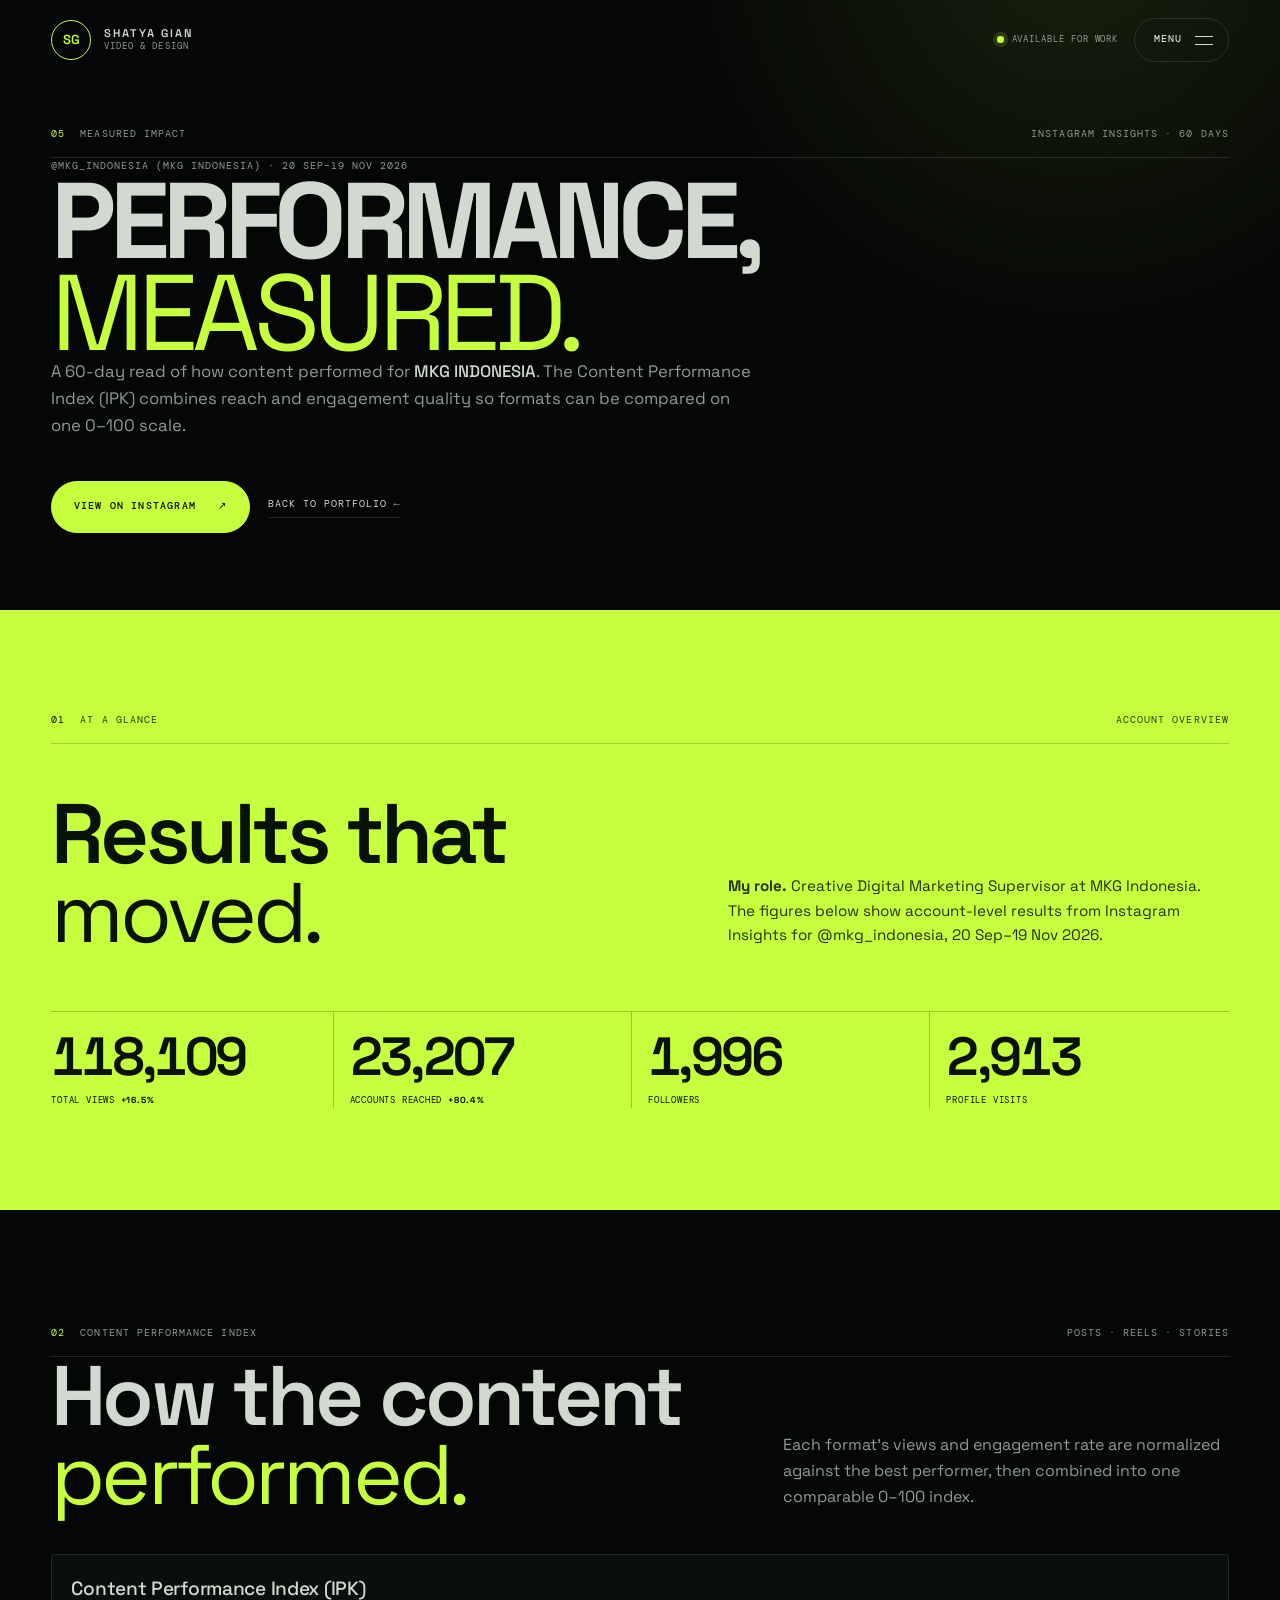
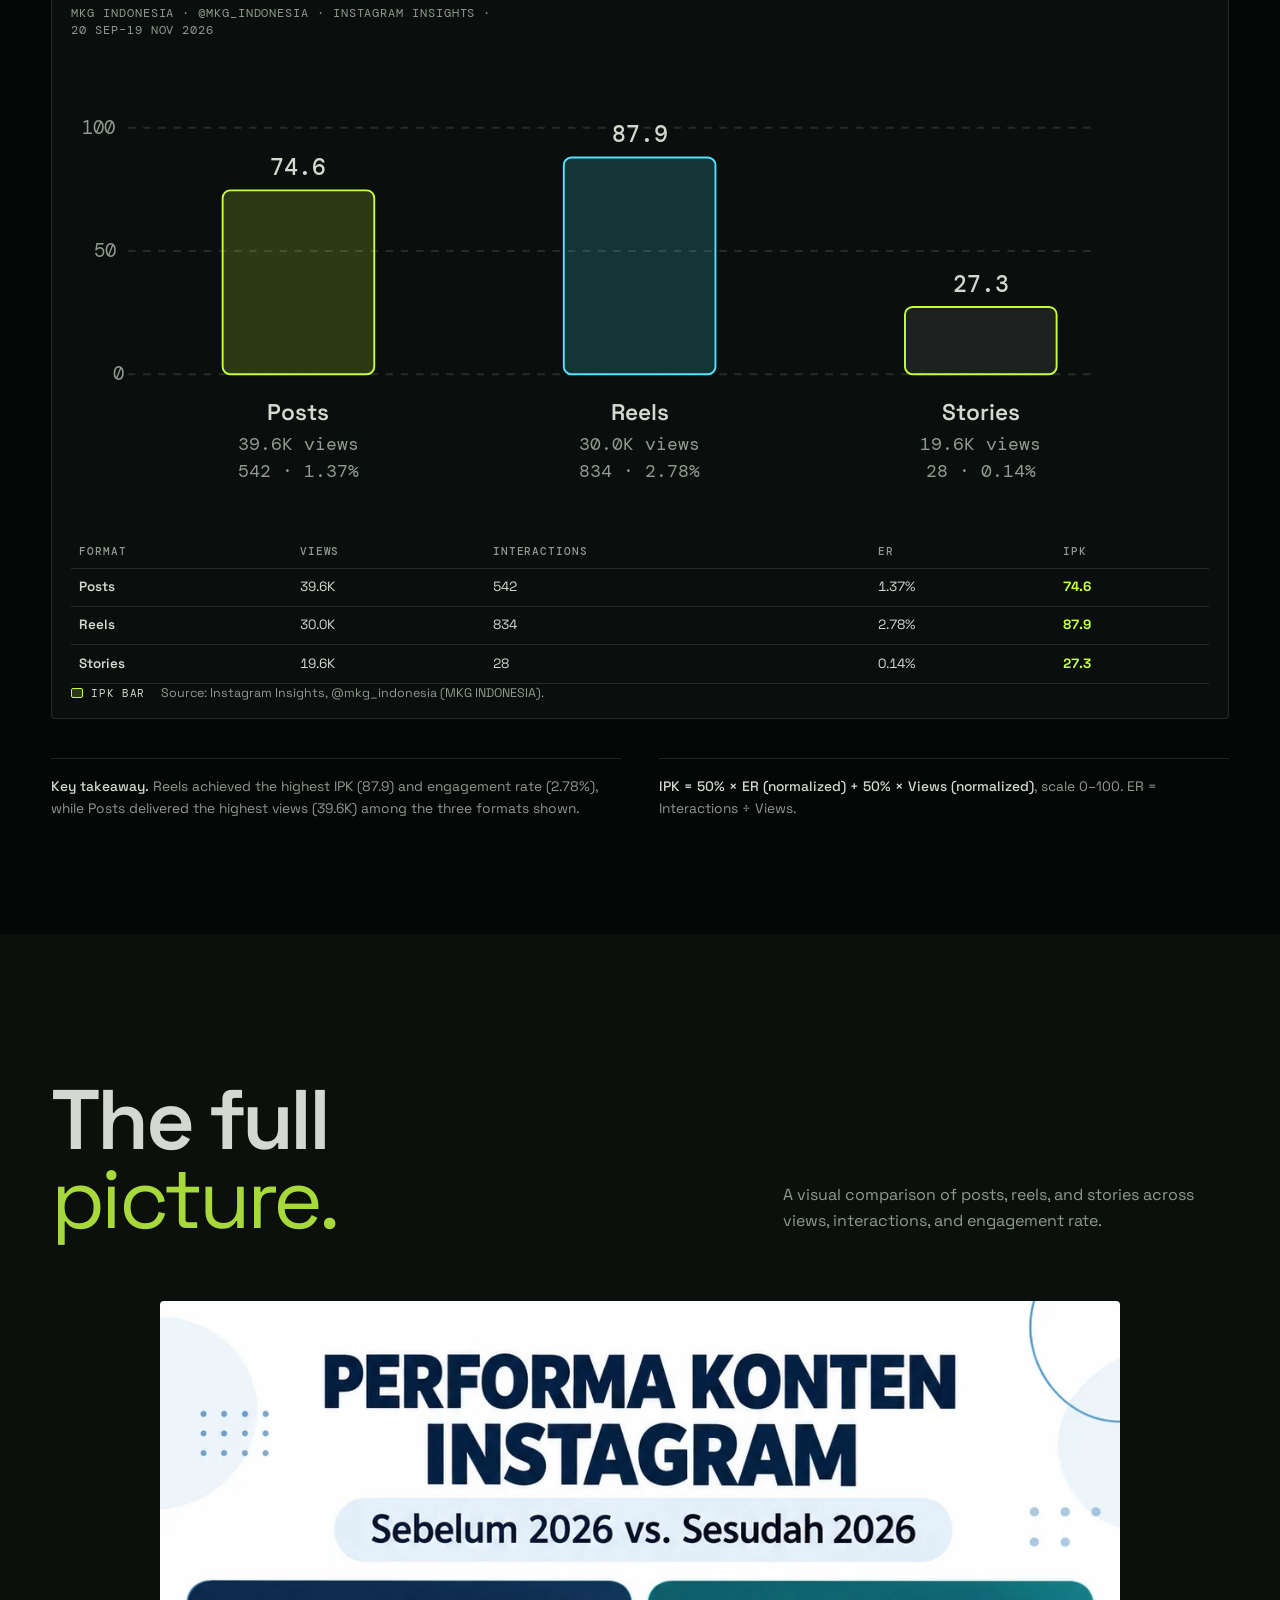
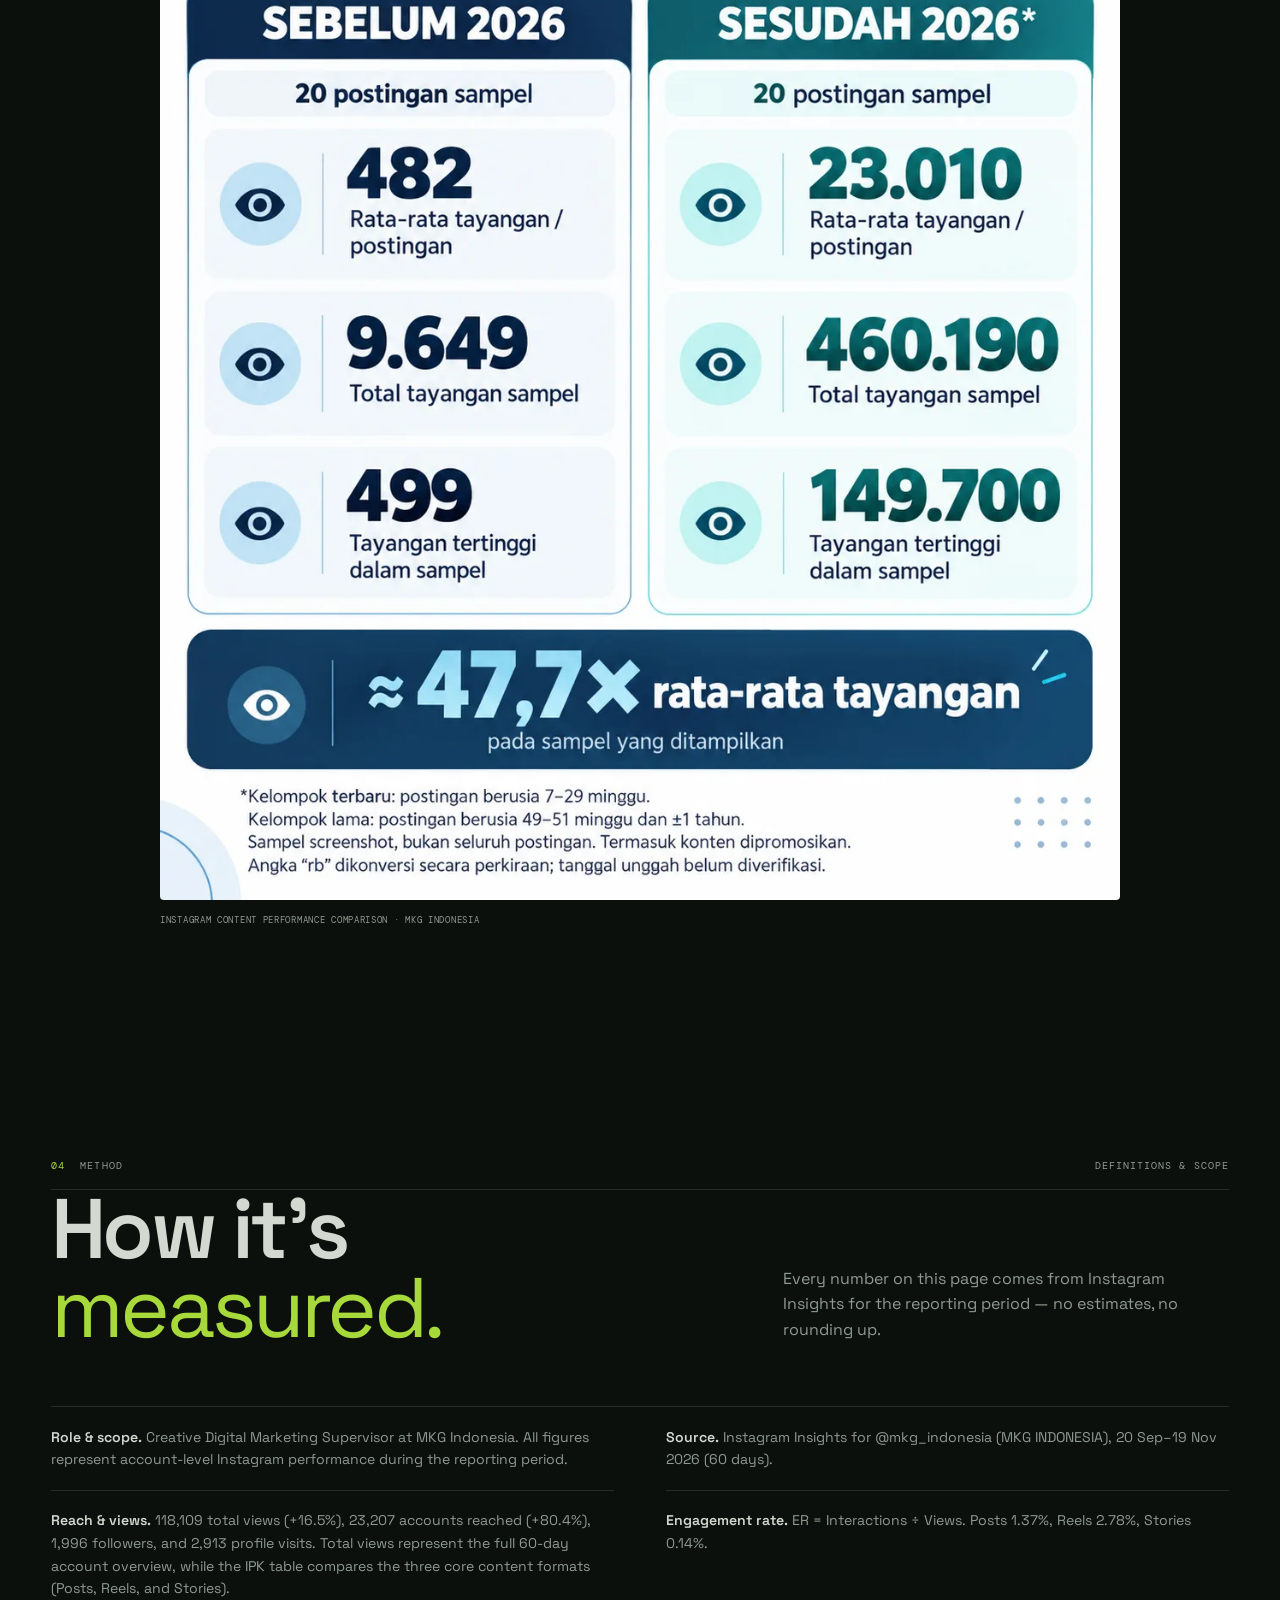
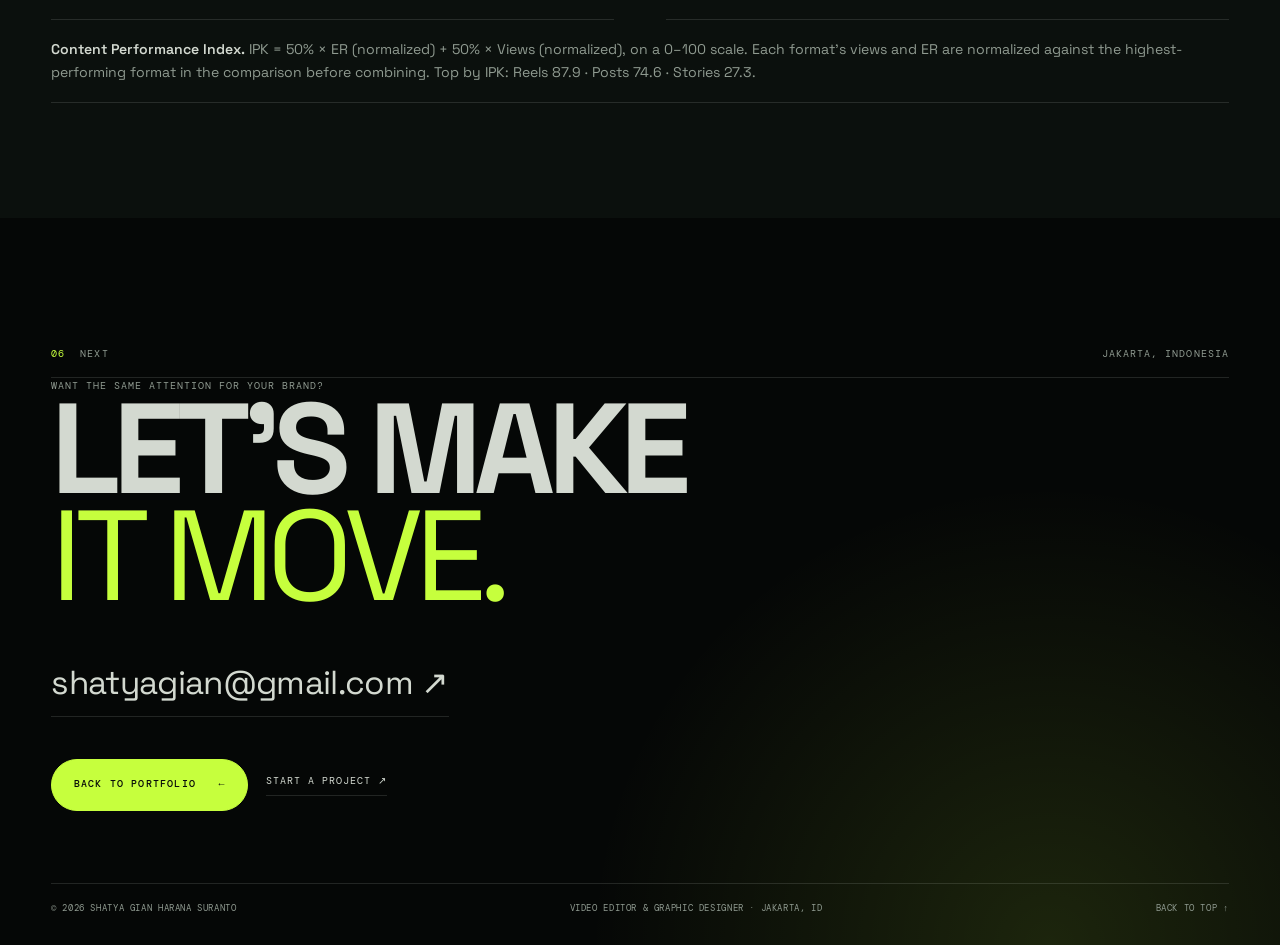
==== performance.html @ fbcee4ae "Float centered About showreel" ====
<!doctype html>
<html lang="en">
<head>
  <meta charset="utf-8">
  <meta name="viewport" content="width=device-width, initial-scale=1">
  <meta name="description" content="Measured Instagram content performance for @mkg_indonesia (MKG INDONESIA): total views, accounts reached, engagement rate, and Content Performance Index (IPK).">
  <meta name="theme-color" content="#050706">
  <meta name="color-scheme" content="dark">
  <meta name="author" content="Shatya Gian Harana Suranto">
  <link rel="canonical" href="https://shatyagianproject.vercel.app/performance.html">

  <meta property="og:type" content="article">
  <meta property="og:site_name" content="Shatya Gian — Creative Portfolio">
  <meta property="og:url" content="https://shatyagianproject.vercel.app/performance.html">
  <meta property="og:title" content="Performance &amp; Measured Impact — Shatya Gian">
  <meta property="og:description" content="Content Performance Index and Instagram Insights results for @mkg_indonesia: views, reach, engagement, and per-format IPK.">
  <meta property="og:image" content="https://shatyagianproject.vercel.app/assets/images/og-cover.jpg">
  <meta property="og:image:width" content="1200">
  <meta property="og:image:height" content="630">
  <meta property="og:image:type" content="image/jpeg">
  <meta property="og:locale" content="en_US">

  <meta name="twitter:card" content="summary_large_image">
  <meta name="twitter:title" content="Performance &amp; Measured Impact — Shatya Gian">
  <meta name="twitter:description" content="Content Performance Index and Instagram Insights results for @mkg_indonesia.">
  <meta name="twitter:image" content="https://shatyagianproject.vercel.app/assets/images/og-cover.jpg">

  <title>Performance &amp; Measured Impact — Shatya Gian</title>
  <link rel="apple-touch-icon" href="assets/images/apple-touch-icon.png">
  <link rel="icon" href="data:image/svg+xml,%3Csvg xmlns='http://www.w3.org/2000/svg' viewBox='0 0 64 64'%3E%3Crect width='64' height='64' rx='12' fill='%23C6FF3D'/%3E%3Ctext x='32' y='44' text-anchor='middle' font-family='Arial,sans-serif' font-weight='700' font-size='32' fill='%23070B09'%3ESG%3C/text%3E%3C/svg%3E">
  <link rel="preload" href="assets/fonts/space-grotesk-latin.woff2" as="font" type="font/woff2" crossorigin>
  <link rel="preload" href="assets/fonts/dm-mono-400-latin.woff2" as="font" type="font/woff2" crossorigin>
  <link rel="stylesheet" href="styles.css?v=24">
  <script src="performance.js?v=2" defer></script>

  <script type="application/ld+json">
  {
    "@context": "https://schema.org",
    "@type": "WebPage",
    "name": "Performance & Measured Impact — Shatya Gian",
    "url": "https://shatyagianproject.vercel.app/performance.html",
    "about": {
      "@type": "Person",
      "name": "Shatya Gian Harana Suranto",
      "jobTitle": "Creative Digital Marketing Supervisor"
    },
    "isPartOf": {
      "@type": "WebSite",
      "url": "https://shatyagianproject.vercel.app/"
    }
  }
  </script>
</head>
<body class="wf-page performance-page">
  <a class="skip-link" href="#main">Skip to content</a>
  <div class="progress" aria-hidden="true"><span></span></div>

  <header class="wf-header" data-header>
    <a class="wf-brand" href="index.html" aria-label="Shatya Gian, back to portfolio">
      <span class="wf-brand__mark" aria-hidden="true">SG</span>
      <span class="wf-brand__text">
        <span class="wf-brand__name">Shatya Gian</span>
        <span class="wf-brand__role">Video &amp; Design</span>
      </span>
    </a>

    <div class="wf-header__right">
      <a class="wf-status" href="index.html#contact"><i aria-hidden="true"></i> Available for work</a>
      <button class="menu-toggle wf-menu-btn" type="button" aria-expanded="false" aria-controls="primary-nav">
        <span class="menu-toggle__label">Menu</span>
        <span class="menu-toggle__icon" aria-hidden="true"><i></i><i></i></span>
      </button>
    </div>

    <nav class="primary-nav wf-nav" id="primary-nav" aria-label="Primary navigation">
      <p class="wf-nav__eyebrow">Navigate</p>
      <ul class="wf-nav__list">
        <li><a href="index.html#video-work"><span>01</span>Video</a></li>
        <li><a href="index.html#design"><span>02</span>Design</a></li>
        <li><a href="index.html#catalog"><span>03</span>Catalog</a></li>
        <li><a href="performance.html" aria-current="page"><span>04</span>Results</a></li>
        <li><a href="index.html#about"><span>05</span>About</a></li>
        <li><a href="index.html#contact"><span>06</span>Contact</a></li>
      </ul>
      <div class="wf-nav__foot">
        <div>
          <p class="wf-nav__label">Start a conversation</p>
          <a class="wf-nav__mail" href="mailto:shatyagian@gmail.com">shatyagian@gmail.com <span aria-hidden="true">↗</span></a>
        </div>
        <div class="wf-nav__socials">
          <a href="https://www.instagram.com/shatyagian/" target="_blank" rel="noopener">Instagram</a>
          <a href="https://www.behance.net/shatyagian1/projects" target="_blank" rel="noopener">Behance</a>
          <a href="https://www.linkedin.com/in/shatya-gian-harana-suranto" target="_blank" rel="noopener">LinkedIn</a>
          <a href="assets/documents/portfolio-2026.pdf" target="_blank" rel="noopener">Portfolio ↗</a>
          <a href="assets/documents/CV-Shatya-Gian-Harana-Suranto-2026.pdf" target="_blank" rel="noopener">CV ↗</a>
        </div>
      </div>
    </nav>
  </header>

  <main id="main">
    <section class="wf-perf-hero" aria-labelledby="performance-title">
      <div class="wf-wrap">
        <div class="wf-section__head reveal">
          <p class="wf-label"><span>05</span> Measured impact</p>
          <p class="wf-label">Instagram Insights · 60 days</p>
        </div>

        <p class="wf-perf__kicker reveal">@mkg_indonesia (MKG INDONESIA) · 20 Sep–19 Nov 2026</p>
        <h1 id="performance-title" class="wf-perf__title reveal">Performance,<br><em>measured.</em></h1>
        <p class="wf-perf__lead reveal">A 60-day read of how content performed for <strong>MKG INDONESIA</strong>. The Content Performance Index (IPK) combines reach and engagement quality so formats can be compared on one 0–100 scale.</p>
        <div class="wf-perf__actions reveal">
          <a class="wf-pill wf-pill--accent" href="https://www.instagram.com/mkg_indonesia/" target="_blank" rel="noopener">View on Instagram <span aria-hidden="true">↗</span></a>
          <a class="wf-link" href="index.html">Back to portfolio <span aria-hidden="true">←</span></a>
        </div>
      </div>
    </section>

    <section class="wf-results" aria-labelledby="glance-title">
      <div class="wf-wrap">
        <div class="wf-section__head reveal">
          <p class="wf-label"><span>01</span> At a glance</p>
          <p class="wf-label">Account overview</p>
        </div>

        <div class="wf-results__top">
          <h2 id="glance-title" class="wf-h2 reveal">Results that<br><em>moved.</em></h2>
          <p class="reveal"><strong>My role.</strong> Creative Digital Marketing Supervisor at MKG Indonesia. The figures below show account-level results from Instagram Insights for @mkg_indonesia, 20 Sep–19 Nov 2026.</p>
        </div>

        <div class="wf-results__stats reveal">
          <div><strong data-count="118109" data-count-format="comma">118,109</strong><span>Total views <em>+16.5%</em></span></div>
          <div><strong data-count="23207" data-count-format="comma">23,207</strong><span>Accounts reached <em>+80.4%</em></span></div>
          <div><strong data-count="1996" data-count-format="comma">1,996</strong><span>Followers</span></div>
          <div><strong data-count="2913" data-count-format="comma">2,913</strong><span>Profile visits</span></div>
        </div>
      </div>
    </section>

    <section class="wf-section wf-section--dark" aria-labelledby="ipk-title">
      <div class="wf-wrap">
        <div class="wf-section__head reveal">
          <p class="wf-label"><span>02</span> Content Performance Index</p>
          <p class="wf-label">Posts · Reels · Stories</p>
        </div>

        <div class="wf-section__intro">
          <h2 id="ipk-title" class="wf-h2 reveal">How the content<br><em>performed.</em></h2>
          <p class="wf-section__lede reveal">Each format's views and engagement rate are normalized against the best performer, then combined into one comparable 0–100 index.</p>
        </div>

        <div class="ipk-block reveal" aria-label="Content Performance Index (IPK) for @mkg_indonesia">
          <div class="ipk-chart">
            <div class="ipk-chart__head">
              <p class="ipk-chart__title">Content Performance Index (IPK)</p>
              <p class="ipk-chart__sub">MKG INDONESIA · @mkg_indonesia · Instagram Insights · 20 Sep–19 Nov 2026</p>
            </div>
            <div class="ipk-chart__viz">
              <svg class="ipk-svg" viewBox="0 0 600 250" role="img" aria-labelledby="ipk-page-title ipk-page-desc" preserveAspectRatio="xMidYMid meet">
                <title id="ipk-page-title">IPK bar chart by content format</title>
                <desc id="ipk-page-desc">Posts: 39.6K views, 542 interactions, ER 1.37%, IPK 74.6. Reels: 30.0K views, 834 interactions, ER 2.78%, IPK 87.9. Stories: 19.6K views, 28 interactions, ER 0.14%, IPK 27.3.</desc>
                <g class="ipk-grid" aria-hidden="true">
                  <line x1="30" y1="170" x2="540" y2="170"></line>
                  <line x1="30" y1="105" x2="540" y2="105"></line>
                  <line x1="30" y1="40" x2="540" y2="40"></line>
                  <text x="22" y="173">0</text><text x="12" y="108">50</text><text x="6" y="43">100</text>
                </g>
                <g class="ipk-bars">
                  <rect class="ipk-bar ipk-bar--posts" x="80" y="73" width="80" height="97" rx="4"><title>Posts: IPK 74.6</title></rect>
                  <text class="ipk-val" x="120" y="65">74.6</text>
                  <rect class="ipk-bar ipk-bar--reels" x="260" y="55.7" width="80" height="114.3" rx="4"><title>Reels: IPK 87.9</title></rect>
                  <text class="ipk-val" x="300" y="47.7">87.9</text>
                  <rect class="ipk-bar ipk-bar--stories" x="440" y="134.5" width="80" height="35.5" rx="4"><title>Stories: IPK 27.3</title></rect>
                  <text class="ipk-val" x="480" y="126.5">27.3</text>
                </g>
                <g class="ipk-x">
                  <text x="120" y="194">Posts</text><text x="300" y="194">Reels</text><text x="480" y="194">Stories</text>
                  <text class="ipk-sub" x="120" y="210">39.6K views</text><text class="ipk-sub" x="300" y="210">30.0K views</text><text class="ipk-sub" x="480" y="210">19.6K views</text>
                  <text class="ipk-sub" x="120" y="224">542 · 1.37%</text><text class="ipk-sub" x="300" y="224">834 · 2.78%</text><text class="ipk-sub" x="480" y="224">28 · 0.14%</text>
                </g>
              </svg>
            </div>
            <div class="ipk-table-wrap">
              <table class="ipk-table">
                <caption class="sr-only">IPK metrics by content format</caption>
                <thead><tr><th scope="col">Format</th><th scope="col">Views</th><th scope="col">Interactions</th><th scope="col">ER</th><th scope="col">IPK</th></tr></thead>
                <tbody>
                  <tr><th scope="row">Posts</th><td>39.6K</td><td>542</td><td>1.37%</td><td class="ipk-strong">74.6</td></tr>
                  <tr><th scope="row">Reels</th><td>30.0K</td><td>834</td><td>2.78%</td><td class="ipk-strong">87.9</td></tr>
                  <tr><th scope="row">Stories</th><td>19.6K</td><td>28</td><td>0.14%</td><td class="ipk-strong">27.3</td></tr>
                </tbody>
              </table>
            </div>
            <p class="ipk-caption"><span class="ipk-legend"><i class="ipk-legend__bar"></i> IPK bar</span><span>Source: Instagram Insights, @mkg_indonesia (MKG INDONESIA).</span></p>
          </div>
        </div>

        <div class="wf-perf-notes">
          <p class="wf-note reveal"><strong>Key takeaway.</strong> Reels achieved the highest IPK (87.9) and engagement rate (2.78%), while Posts delivered the highest views (39.6K) among the three formats shown.</p>
          <p class="wf-note reveal"><strong>IPK = 50% × ER (normalized) + 50% × Views (normalized)</strong>, scale 0–100. ER = Interactions ÷ Views.</p>
        </div>
      </div>
    </section>

    <section class="wf-section wf-section--paper" aria-labelledby="infographic-title">
      <div class="wf-wrap">
        <div class="wf-section__head reveal">
          <p class="wf-label"><span>03</span> Infographic</p>
          <p class="wf-label">Tap to zoom</p>
        </div>

        <div class="wf-section__intro">
          <h2 id="infographic-title" class="wf-h2 reveal">The full<br><em>picture.</em></h2>
          <p class="wf-section__lede reveal">A visual comparison of posts, reels, and stories across views, interactions, and engagement rate.</p>
        </div>

        <figure class="wf-perf-figure reveal">
          <button class="wf-shot" type="button" data-zoom="assets/images/img-057.webp" data-zoom-alt="Instagram content performance comparison infographic" aria-label="Zoom: Instagram content performance comparison infographic">
            <img src="assets/images/img-057.webp" alt="Instagram content performance comparison infographic for MKG INDONESIA" width="1122" height="1402" loading="lazy" decoding="async">
          </button>
          <figcaption>Instagram content performance comparison · MKG INDONESIA</figcaption>
        </figure>
      </div>
    </section>

    <section class="wf-section wf-section--paper" aria-labelledby="method-title">
      <div class="wf-wrap">
        <div class="wf-section__head reveal">
          <p class="wf-label"><span>04</span> Method</p>
          <p class="wf-label">Definitions &amp; scope</p>
        </div>

        <div class="wf-section__intro">
          <h2 id="method-title" class="wf-h2 reveal">How it's<br><em>measured.</em></h2>
          <p class="wf-section__lede reveal">Every number on this page comes from Instagram Insights for the reporting period — no estimates, no rounding up.</p>
        </div>

        <div class="wf-method reveal">
          <p><strong>Role &amp; scope.</strong> Creative Digital Marketing Supervisor at MKG Indonesia. All figures represent account-level Instagram performance during the reporting period.</p>
          <p><strong>Source.</strong> Instagram Insights for @mkg_indonesia (MKG INDONESIA), 20 Sep–19 Nov 2026 (60 days).</p>
          <p><strong>Reach &amp; views.</strong> 118,109 total views (+16.5%), 23,207 accounts reached (+80.4%), 1,996 followers, and 2,913 profile visits. Total views represent the full 60-day account overview, while the IPK table compares the three core content formats (Posts, Reels, and Stories).</p>
          <p><strong>Engagement rate.</strong> ER = Interactions ÷ Views. Posts 1.37%, Reels 2.78%, Stories 0.14%.</p>
          <p><strong>Content Performance Index.</strong> IPK = 50% × ER (normalized) + 50% × Views (normalized), on a 0–100 scale. Each format's views and ER are normalized against the highest-performing format in the comparison before combining. Top by IPK: Reels 87.9 · Posts 74.6 · Stories 27.3.</p>
        </div>
      </div>
    </section>

    <section class="wf-contact" aria-labelledby="perf-contact-title">
      <div class="wf-wrap">
        <div class="wf-section__head reveal">
          <p class="wf-label"><span>06</span> Next</p>
          <p class="wf-label">Jakarta, Indonesia</p>
        </div>

        <p class="wf-contact__kicker reveal">Want the same attention for your brand?</p>
        <h2 id="perf-contact-title" class="wf-contact__title reveal">Let's make<br><em>it move.</em></h2>

        <a class="wf-contact__email reveal" href="mailto:shatyagian@gmail.com">shatyagian@gmail.com <span aria-hidden="true">↗</span></a>

        <div class="wf-perf__actions reveal">
          <a class="wf-pill wf-pill--accent" href="index.html">Back to portfolio <span aria-hidden="true">←</span></a>
          <a class="wf-link" href="index.html#contact">Start a project <span aria-hidden="true">↗</span></a>
        </div>

        <footer class="wf-footer">
          <p>© 2026 Shatya Gian Harana Suranto</p>
          <p>Video editor &amp; graphic designer · Jakarta, ID</p>
          <a href="#main">Back to top <span aria-hidden="true">↑</span></a>
        </footer>
      </div>
    </section>
  </main>

  <dialog class="zoom-dialog" id="zoom-dialog" aria-labelledby="zoom-dialog-caption">
    <div class="zoom-dialog__shell">
      <button class="zoom-dialog__close" type="button" aria-label="Close enlarged image">Close <span aria-hidden="true">x</span></button>
      <figure class="zoom-dialog__figure">
        <img id="zoom-dialog-image" alt="" decoding="async">
        <figcaption id="zoom-dialog-caption"></figcaption>
      </figure>
    </div>
  </dialog>
</body>
</html>
---- styles.css ----
/* ==========================================================================
   Shatya Gian — Creative Portfolio 2026
   Digital Creative / Dark Neon Studio design system
   ========================================================================== */

@font-face {
  font-family: "Space Grotesk";
  src: url("assets/fonts/space-grotesk-latin.woff2") format("woff2");
  font-weight: 400 700;
  font-style: normal;
  font-display: swap;
}

@font-face {
  font-family: "DM Mono";
  src: url("assets/fonts/dm-mono-400-latin.woff2") format("woff2");
  font-weight: 400;
  font-style: normal;
  font-display: swap;
}

@font-face {
  font-family: "DM Mono";
  src: url("assets/fonts/dm-mono-500-latin.woff2") format("woff2");
  font-weight: 500;
  font-style: normal;
  font-display: swap;
}

:root {
  --bg: #08080d;
  --surface: #101018;
  --surface-2: #161622;
  --surface-3: #1e1e2c;
  --ink: #d3d9d0;
  --muted: #8f9a90;
  --accent: #c6ff3d;
  --accent-deep: #8fd400;
  --accent-soft: rgba(198, 255, 61, 0.16);
  --cyan: #4fe3ff;
  --on-dark: #d3d9d0;
  --on-dark-muted: rgba(211, 217, 208, 0.72);
  --on-accent: #08080d;
  --line: rgba(211, 217, 208, 0.14);
  --line-strong: rgba(211, 217, 208, 0.3);
  --line-on-dark: rgba(211, 217, 208, 0.26);
  --display: "Space Grotesk", "Helvetica Neue", Arial, sans-serif;
  --body: "Space Grotesk", "Helvetica Neue", Arial, sans-serif;
  --mono: "DM Mono", "SFMono-Regular", Consolas, monospace;
  --page-pad: clamp(1.15rem, 4vw, 4.5rem);
  --radius: 14px;
  --radius-sm: 6px;
  --ease: cubic-bezier(0.22, 1, 0.36, 1);
  --neon-glow: 0 0 0 1px rgba(198, 255, 61, 0.45), 0 18px 48px -18px rgba(198, 255, 61, 0.35);
}

*,
*::before,
*::after {
  box-sizing: border-box;
}

html {
  color-scheme: dark;
  scroll-behavior: smooth;
  scrollbar-color: var(--accent) var(--bg);
}

body {
  margin: 0;
  min-width: 320px;
  overflow-x: hidden;
  background: var(--bg);
  color: var(--ink);
  font-family: var(--body);
  font-size: 1rem;
  font-weight: 400;
  line-height: 1.7;
  text-rendering: optimizeLegibility;
  -webkit-font-smoothing: antialiased;
}

body.nav-open {
  overflow: hidden;
}

img {
  display: block;
  max-width: 100%;
  height: auto;
}

button,
a {
  -webkit-tap-highlight-color: transparent;
}

button {
  color: inherit;
  font: inherit;
}

a {
  color: inherit;
  text-decoration: none;
}

p,
h1,
h2,
h3,
figure {
  margin: 0;
}

h1,
h2,
h3 {
  font-weight: 400;
  text-wrap: balance;
}

em {
  color: var(--accent);
  font-family: var(--display);
  font-style: italic;
  font-weight: 400;
}

::selection {
  background: var(--accent);
  color: var(--on-accent);
}

:focus-visible {
  outline: 2px solid var(--accent);
  outline-offset: 3px;
}

[hidden] {
  display: none !important;
}

.sr-only {
  position: absolute !important;
  width: 1px !important;
  height: 1px !important;
  padding: 0 !important;
  margin: -1px !important;
  overflow: hidden !important;
  clip: rect(0, 0, 0, 0) !important;
  white-space: nowrap !important;
  border: 0 !important;
}

.skip-link {
  position: fixed;
  z-index: 1000;
  top: 1rem;
  left: 1rem;
  transform: translateY(-160%);
  padding: 0.7rem 1rem;
  border-radius: var(--radius);
  background: var(--ink);
  color: var(--on-dark);
  font-size: 0.75rem;
  font-weight: 600;
  letter-spacing: 0.1em;
  text-transform: uppercase;
  transition: transform 180ms ease;
}

.skip-link:focus {
  transform: translateY(0);
}

.progress {
  position: fixed;
  z-index: 300;
  inset: 0 0 auto;
  height: 2px;
  pointer-events: none;
  background: transparent;
}

.progress span {
  display: block;
  width: calc(var(--progress, 0) * 100%);
  height: 100%;
  background: var(--accent);
}

.section-shell {
  width: min(100%, 1600px);
  margin-inline: auto;
  padding-inline: var(--page-pad);
}

.section-block {
  padding-block: clamp(4.5rem, 8vw, 7.5rem);
  border-top: 1px solid var(--line);
}

section[id] {
  scroll-margin-top: 5.5rem;
}

/* --------------------------------------------------------------------------
   Header
   -------------------------------------------------------------------------- */

.site-header {
  position: fixed;
  z-index: 200;
  top: 0;
  left: 0;
  width: 100%;
  display: flex;
  align-items: center;
  justify-content: space-between;
  min-height: 4.75rem;
  padding: 0.75rem var(--page-pad);
  border-bottom: 1px solid transparent;
  transition: background 240ms ease, border-color 240ms ease, backdrop-filter 240ms ease;
}

.site-header.is-scrolled {
  border-color: var(--line);
  background: rgba(8, 8, 13, 0.88);
  -webkit-backdrop-filter: blur(16px);
  backdrop-filter: blur(16px);
}

.brand {
  position: relative;
  z-index: 2;
  display: inline-flex;
  min-height: 44px;
  align-items: center;
  gap: 0.75rem;
}

.brand-mark {
  display: grid;
  width: 2.15rem;
  height: 2.15rem;
  place-items: center;
  border: 1px solid var(--accent);
  border-radius: var(--radius);
  color: var(--accent);
  font-family: var(--display);
  font-size: 0.9rem;
  line-height: 1;
  transition: background 200ms ease, color 200ms ease;
}

.brand:hover .brand-mark {
  background: var(--accent);
  color: var(--on-dark);
}

.brand-name {
  font-size: 0.7rem;
  font-weight: 600;
  letter-spacing: 0.2em;
  text-transform: uppercase;
}

.primary-nav {
  display: flex;
  align-items: center;
  gap: clamp(1.1rem, 2.4vw, 2.6rem);
  font-size: 0.68rem;
  font-weight: 600;
  letter-spacing: 0.16em;
  text-transform: uppercase;
}

.primary-nav a {
  position: relative;
  display: inline-flex;
  min-height: 44px;
  align-items: center;
  transition: color 180ms ease;
}

.primary-nav a:not(.nav-cv):not(.nav-portfolio)::after {
  position: absolute;
  right: 0;
  bottom: 0.6rem;
  left: 0;
  height: 1px;
  background: var(--accent);
  content: "";
  transform: scaleX(0);
  transform-origin: right;
  transition: transform 260ms var(--ease);
}

.primary-nav a:hover,
.primary-nav a.is-active {
  color: var(--accent);
}

.primary-nav a:hover::after,
.primary-nav a.is-active::after {
  transform: scaleX(1);
  transform-origin: left;
}

.nav-cv {
  gap: 0.4rem;
  padding: 0 0.95rem;
  border: 1px solid var(--line-strong);
  border-radius: var(--radius);
  transition: background 180ms ease, border-color 180ms ease, color 180ms ease !important;
}

.nav-cv:hover {
  border-color: var(--ink);
  background: var(--ink);
  color: var(--on-dark) !important;
}

.nav-actions {
  display: flex;
  align-items: center;
  gap: clamp(0.5rem, 1.2vw, 0.9rem);
}

.nav-portfolio {
  gap: 0.4rem;
  padding: 0 0.95rem;
  border: 1px solid var(--accent);
  border-radius: var(--radius);
  background: var(--accent);
  color: var(--on-accent) !important;
  transition: background 180ms ease, border-color 180ms ease, color 180ms ease !important;
}

.nav-portfolio:hover {
  border-color: var(--accent-deep);
  background: var(--accent-deep);
  color: var(--on-accent) !important;
}

.menu-toggle {
  position: relative;
  z-index: 2;
  display: none;
  min-width: 44px;
  min-height: 44px;
  align-items: center;
  gap: 0.65rem;
  padding: 0;
  border: 0;
  background: transparent;
  cursor: pointer;
  font-size: 0.68rem;
  font-weight: 600;
  letter-spacing: 0.16em;
  text-transform: uppercase;
}

.menu-toggle__icon {
  position: relative;
  width: 1.6rem;
  height: 1rem;
}

.menu-toggle__icon i {
  position: absolute;
  left: 0;
  width: 100%;
  height: 1px;
  background: currentColor;
  transition: transform 220ms ease, top 220ms ease;
}

.menu-toggle__icon i:first-child { top: 2px; }
.menu-toggle__icon i:last-child { top: 12px; }
.menu-toggle[aria-expanded="true"] .menu-toggle__icon i:first-child { top: 7px; transform: rotate(45deg); }
.menu-toggle[aria-expanded="true"] .menu-toggle__icon i:last-child { top: 7px; transform: rotate(-45deg); }

/* --------------------------------------------------------------------------
   Hero
   -------------------------------------------------------------------------- */

.hero {
  position: relative;
  overflow: hidden;
  padding: clamp(6.5rem, 11vh, 9rem) var(--page-pad) 0;
  isolation: isolate;
}

.hero::before {
  position: absolute;
  z-index: -2;
  inset: 0;
  background:
    radial-gradient(circle at 82% 30%, rgba(168, 51, 28, 0.1), transparent 42%),
    radial-gradient(circle at 8% 92%, rgba(168, 51, 28, 0.06), transparent 34%);
  content: "";
}

.hero::after {
  position: absolute;
  z-index: -1;
  inset: 0 var(--page-pad);
  background: repeating-linear-gradient(90deg, transparent 0, transparent calc(8.3333% - 1px), rgba(244, 244, 250, 0.045) calc(8.3333% - 1px), rgba(244, 244, 250, 0.045) 8.3333%);
  content: "";
  -webkit-mask-image: linear-gradient(180deg, transparent 0, #000 16%, #000 88%, transparent 100%);
  mask-image: linear-gradient(180deg, transparent 0, #000 16%, #000 88%, transparent 100%);
  pointer-events: none;
}

.hero-inner {
  display: flex;
  width: min(100%, 1600px);
  min-height: calc(100svh - 7rem);
  margin-inline: auto;
  flex-direction: column;
}

/* Subtle digital motion layered behind the editorial content. */
.hero-signal {
  position: absolute;
  inset: 0;
  z-index: -1;
  overflow: hidden;
  pointer-events: none;
}

.hero-signal::before {
  position: absolute;
  inset: -64px;
  background-image: radial-gradient(rgba(198, 255, 61, 0.28) 1px, transparent 1px);
  background-size: 32px 32px;
  content: "";
  -webkit-mask-image: linear-gradient(120deg, transparent 35%, #000);
  mask-image: linear-gradient(120deg, transparent 35%, #000);
}

.hero-edition::before {
  display: inline-block;
  width: 6px;
  height: 6px;
  margin-right: 10px;
  border-radius: 50%;
  background: var(--accent);
  content: "";
}

@media (prefers-reduced-motion: no-preference) {
  .hero-signal::before { animation: digital-drift 18s linear infinite; }
  .hero-edition::before { animation: digital-pulse 3s ease-out infinite; }
  .hero-foot a span { display: inline-block; animation: digital-nudge 3s ease-in-out infinite; }
}

@keyframes digital-drift {
  to { transform: translate(32px, 32px); }
}

@keyframes digital-pulse {
  0%, 100% { box-shadow: 0 0 0 0 rgba(198, 255, 61, 0); }
  35% { box-shadow: 0 0 0 6px rgba(198, 255, 61, 0.18); }
  70% { box-shadow: 0 0 0 10px rgba(198, 255, 61, 0); }
}

@keyframes digital-nudge {
  0%, 70%, 100% { transform: translateY(0); }
  35% { transform: translateY(4px); }
}

@media (hover: hover) and (pointer: fine) and (prefers-reduced-motion: no-preference) {
  .gallery-shot { position: relative; }
  .gallery-shot::after {
    position: absolute;
    inset: 0;
    background: radial-gradient(220px circle at var(--pointer-x, 50%) var(--pointer-y, 50%), rgba(198, 255, 61, 0.25), transparent 75%);
    content: "";
    opacity: 0;
    pointer-events: none;
    transition: opacity 250ms ease;
  }
  .gallery-shot:hover::after { opacity: 1; }
}

.hero-head {
  display: flex;
  align-items: baseline;
  justify-content: space-between;
  gap: 1.5rem;
  padding-bottom: 0.85rem;
  border-bottom: 1px solid var(--line-strong);
}

.kicker,
.section-label,
.project-meta,
.project-type,
.impact-kicker,
.learning-kicker,
.contact-kicker,
.community-label,
.hero-edition,
.hero-role,
.hero-foot {
  font-size: 0.68rem;
  font-weight: 600;
  letter-spacing: 0.16em;
  text-transform: uppercase;
}

.kicker {
  display: flex;
  align-items: baseline;
  gap: 0.9rem;
  color: var(--muted);
}

.kicker span {
  color: var(--accent);
  font-variant-numeric: tabular-nums;
}

.hero-edition {
  color: var(--muted);
}

.hero-main {
  display: grid;
  grid-template-columns: minmax(0, 1.3fr) minmax(15rem, 0.7fr);
  gap: clamp(2rem, 5vw, 5rem);
  align-items: end;
  flex: 1;
  padding-block: clamp(2.5rem, 5vw, 4.5rem);
}

.hero-copy {
  min-width: 0;
}

.hero-title {
  display: flex;
  flex-direction: column;
  margin-bottom: clamp(2rem, 4vw, 3.2rem);
  font-family: var(--display);
  font-size: clamp(3.6rem, 9.6vw, 9rem);
  letter-spacing: -0.03em;
  line-height: 0.88;
}

.hero-title__line {
  display: block;
}

.hero-title__line--accent {
  margin-left: clamp(0rem, 7vw, 6rem);
  color: var(--accent);
  font-style: italic;
}

.hero-bottom {
  display: flex;
  align-items: flex-end;
  justify-content: space-between;
  max-width: 44rem;
  gap: 2rem;
  padding-top: 1.4rem;
  border-top: 1px solid var(--line);
}

.hero-role {
  max-width: 12rem;
  color: var(--muted);
  line-height: 1.5;
}

.hero-actions {
  display: flex;
  align-items: center;
  gap: clamp(1rem, 2.2vw, 2.2rem);
}

.button {
  display: inline-flex;
  min-height: 50px;
  align-items: center;
  justify-content: space-between;
  gap: 1.2rem;
  padding: 0 1.1rem;
  border: 1px solid transparent;
  border-radius: var(--radius);
  font-size: 0.68rem;
  font-weight: 600;
  letter-spacing: 0.14em;
  text-transform: uppercase;
}

.button--primary {
  min-width: 13rem;
  background: var(--accent);
  color: var(--on-dark);
  transition: background 200ms ease, transform 200ms var(--ease);
}

.button--primary:hover {
  background: var(--accent-deep);
  transform: translateY(-2px);
}

.text-link {
  position: relative;
  display: inline-flex;
  min-height: 44px;
  align-items: center;
  gap: 0.4rem;
  font-size: 0.68rem;
  font-weight: 600;
  letter-spacing: 0.14em;
  text-transform: uppercase;
}

.text-link::after {
  position: absolute;
  right: 0;
  bottom: 0.65rem;
  left: 0;
  height: 1px;
  background: currentColor;
  content: "";
  transition: transform 220ms ease;
  transform-origin: left;
}

.text-link:hover::after {
  transform: scaleX(0.4);
}

.hero-portrait {
  position: relative;
  min-width: 0;
}

.hero-portrait__block {
  position: absolute;
  z-index: -1;
  right: -0.75rem;
  bottom: 1.75rem;
  width: 62%;
  height: 74%;
  background: var(--accent-soft);
}

.hero-portrait img {
  width: 100%;
  aspect-ratio: 3 / 4;
  border-radius: var(--radius);
  object-fit: cover;
  object-position: 50% 16%;
  filter: saturate(0.94) contrast(1.02);
}

.hero-portrait figcaption {
  display: flex;
  align-items: center;
  justify-content: space-between;
  gap: 1rem;
  padding-top: 0.7rem;
  color: var(--muted);
  font-size: 0.62rem;
  font-weight: 600;
  letter-spacing: 0.14em;
  text-transform: uppercase;
}

.hero-portrait figcaption::before {
  width: 1.6rem;
  height: 1px;
  background: var(--accent);
  content: "";
}

.hero-foot {
  display: flex;
  align-items: center;
  justify-content: space-between;
  gap: 1.5rem;
  padding-block: 1.15rem;
  border-top: 1px solid var(--line-strong);
  color: var(--muted);
  font-size: 0.62rem;
}

.hero-foot__skills {
  min-width: 0;
  flex: 1 1 auto;
  line-height: 1.65;
  text-wrap: pretty;
}

.hero-foot__label {
  display: block;
  margin-bottom: 0.35rem;
  color: var(--accent);
  font-size: 0.6rem;
  letter-spacing: 0.2em;
}

.hero-foot a {
  flex: 0 0 auto;
  display: inline-flex;
  min-height: 44px;
  align-items: center;
  gap: 0.35rem;
  color: var(--ink);
  transition: color 180ms ease;
}

.hero-foot a:hover {
  color: var(--accent);
}

/* --------------------------------------------------------------------------
   Section scaffolding
   -------------------------------------------------------------------------- */

.section-grid {
  display: grid;
  grid-template-columns: minmax(0, 1fr);
  gap: clamp(1.5rem, 3vw, 2.5rem);
}

.section-label {
  display: flex;
  align-items: baseline;
  gap: 0.7rem;
  width: 100%;
  padding-top: 0.55rem;
  border-top: 1px solid var(--line-strong);
  color: var(--muted);
}

.section-label span {
  color: var(--accent);
  font-variant-numeric: tabular-nums;
}

.section-label p {
  margin: 0;
}

.section-label--light {
  border-color: var(--line-on-dark);
  color: var(--on-dark-muted);
}

.section-label--light span {
  color: var(--accent-soft);
}

.section-label--dark {
  border-color: rgba(247, 243, 234, 0.4);
  color: rgba(247, 243, 234, 0.92);
}

.section-label--dark span {
  color: var(--on-dark);
}

.section-main {
  min-width: 0;
}

.display-title {
  font-family: var(--display);
  font-size: clamp(2.6rem, 5.4vw, 5.2rem);
  letter-spacing: -0.025em;
  line-height: 0.98;
}

.section-heading,
.intro-copy,
.online-list {
  list-style: none;
  margin: 2rem 0 0;
  padding: 0;
  border-top: 1px solid var(--line-strong);
}

.online-list a {
  display: flex;
  align-items: center;
  justify-content: space-between;
  gap: 1rem;
  padding: 1rem 0;
  border-bottom: 1px solid var(--line);
  color: inherit;
  text-decoration: none;
}

.online-list a:is(:hover, :focus-visible) strong {
  text-decoration: underline;
  text-underline-offset: 0.2em;
}

.online-list small {
  display: block;
  margin-top: 0.25rem;
  color: var(--muted);
}

.credentials-copy {
  display: grid;
  grid-template-columns: minmax(0, 1.15fr) minmax(0, 0.85fr);
  gap: clamp(1.5rem, 4vw, 4rem);
  align-items: end;
}

.section-heading > p,
.intro-body,
.credentials-copy > p {
  max-width: 34rem;
  color: var(--muted);
  font-size: 0.95rem;
}

.section-heading__body {
  max-width: 34rem;
  color: var(--muted);
  font-size: 0.95rem;
}

.section-heading__body p + p {
  margin-top: 1rem;
}

/* --------------------------------------------------------------------------
   Profile
   -------------------------------------------------------------------------- */

.intro-body .lead {
  margin-bottom: 1.2rem;
  color: var(--ink);
  font-size: clamp(1.05rem, 1.5vw, 1.3rem);
  line-height: 1.45;
}

.skill-row {
  display: flex;
  flex-wrap: wrap;
  gap: 0.35rem 1.6rem;
  margin-top: 1.9rem;
}

.skill-row span {
  padding: 0.35rem 0;
  border-bottom: 1px solid var(--line-strong);
  color: var(--muted);
  font-size: 0.66rem;
  font-weight: 600;
  letter-spacing: 0.14em;
  text-transform: uppercase;
}

.intro-gallery {
  position: relative;
  display: grid;
  grid-template-columns: repeat(12, minmax(0, 1fr));
  min-height: clamp(24rem, 44vw, 38rem);
  margin-top: clamp(3.5rem, 7vw, 6rem);
  isolation: isolate;
}

.intro-gallery::before {
  position: absolute;
  z-index: -1;
  top: 7%;
  right: 3%;
  width: 42%;
  height: 68%;
  background: var(--accent-soft);
  content: "";
}

.intro-gallery figure {
  overflow: hidden;
  border-radius: var(--radius);
  background: var(--surface-2);
}

.intro-gallery img {
  width: 100%;
  height: 100%;
  object-fit: cover;
  transition: transform 900ms var(--ease);
}

.intro-gallery:hover img {
  transform: scale(1.02);
}

.intro-gallery__large {
  grid-column: 1 / span 8;
  align-self: end;
  height: 76%;
}

.intro-gallery__small {
  z-index: 2;
  grid-column: 9 / -1;
  align-self: start;
  height: 48%;
  margin-left: -2rem;
  border: 0.6rem solid var(--bg);
}

.intro-gallery__caption {
  grid-column: 8 / -1;
  align-self: end;
  padding-bottom: 0.6rem;
  color: var(--muted);
  font-size: 0.64rem;
  font-weight: 600;
  letter-spacing: 0.16em;
  text-align: right;
  text-transform: uppercase;
}

.fact-strip {
  display: grid;
  grid-template-columns: repeat(4, minmax(0, 1fr));
  margin-top: clamp(3rem, 6vw, 5rem);
  border-top: 1px solid var(--line-strong);
  border-bottom: 1px solid var(--line);
}

.fact-strip > div {
  min-height: 9.5rem;
  padding: 1.7rem clamp(0.9rem, 2vw, 1.8rem);
  border-right: 1px solid var(--line);
}

.fact-strip > div:first-child { padding-left: 0; }
.fact-strip > div:last-child { border-right: 0; }

.fact-strip strong {
  display: block;
  color: var(--accent);
  font-family: var(--display);
  font-size: clamp(2.6rem, 4.6vw, 4.4rem);
  font-weight: 400;
  letter-spacing: -0.02em;
  line-height: 1;
}

.fact-strip span {
  display: block;
  max-width: 11rem;
  margin-top: 0.6rem;
  color: var(--muted);
  font-size: 0.66rem;
  font-weight: 600;
  letter-spacing: 0.1em;
  line-height: 1.55;
  text-transform: uppercase;
}

/* --------------------------------------------------------------------------
   Catalog
   -------------------------------------------------------------------------- */

.catalog {
  margin-top: clamp(1.75rem, 4vw, 3rem);
}

.catalog-stage {
  position: relative;
  width: min(100%, 1040px);
  margin-inline: auto;
  aspect-ratio: 500 / 707;
  perspective: 2400px;
  perspective-origin: 50% 42%;
}

.catalog-stage[data-orientation="landscape"] {
  aspect-ratio: 1040 / 736;
}

.catalog-stage::after {
  position: absolute;
  z-index: 0;
  bottom: 0;
  left: 50%;
  width: 66%;
  height: clamp(1.1rem, 2vw, 1.9rem);
  translate: -50% 42%;
  background: radial-gradient(ellipse at center, rgba(21, 18, 15, 0.3), rgba(21, 18, 15, 0) 72%);
  filter: blur(8px);
  content: "";
  pointer-events: none;
}

.catalog-cover {
  position: absolute;
  z-index: 2;
  inset-block: 0;
  left: 0;
  width: 100%;
  padding: 0;
  border: 0;
  background: none;
  cursor: pointer;
  transform-style: preserve-3d;
  transition: opacity 240ms var(--ease), transform 420ms var(--ease);
}

.catalog-stage[data-orientation="landscape"] .catalog-cover {
  left: 50%;
  width: 50%;
  translate: -50% 0;
}

.catalog-cover__sheet {
  position: relative;
  display: block;
  width: 100%;
  height: 100%;
  transform: rotateY(-11deg) rotateX(2.5deg);
  transform-origin: 50% 50%;
  transform-style: preserve-3d;
  transition: transform 420ms var(--ease);
}

.catalog-cover__sheet img {
  width: 100%;
  height: 100%;
  border-radius: var(--radius);
  object-fit: cover;
  box-shadow:
    0 32px 56px -30px rgba(21, 18, 15, 0.62),
    0 6px 16px -8px rgba(21, 18, 15, 0.24);
}

.catalog-cover__sheet::after {
  position: absolute;
  inset: auto 5px -7px 3px;
  height: 8px;
  border-radius: 0 0 3px 3px;
  background: repeating-linear-gradient(#2a302b 0 1px, #1d221e 1px 2px);
  box-shadow: 0 8px 14px -8px rgba(21, 18, 15, 0.45);
  content: "";
}

.catalog-cover__spine {
  position: absolute;
  z-index: 1;
  inset: 0 auto 0 0;
  width: 5%;
  border-radius: var(--radius) 0 0 var(--radius);
  background: linear-gradient(
    90deg,
    rgba(21, 18, 15, 0.34),
    rgba(21, 18, 15, 0.08) 42%,
    rgba(211, 217, 208, 0.14) 68%,
    rgba(21, 18, 15, 0) 100%
  );
  pointer-events: none;
}

.catalog-cover__edges {
  position: absolute;
  z-index: -1;
  top: 4px;
  right: -9px;
  bottom: 8px;
  width: 10px;
  border-radius: 0 3px 3px 0;
  background: repeating-linear-gradient(90deg, #1d221e 0 1px, #2a302b 1px 3px);
  box-shadow: 4px 0 10px rgba(21, 18, 15, 0.22);
  pointer-events: none;
}

.catalog-cover__hint {
  position: absolute;
  z-index: 3;
  bottom: clamp(0.75rem, 2vw, 1.35rem);
  left: 50%;
  display: inline-flex;
  min-height: 34px;
  align-items: center;
  gap: 0.4rem;
  padding: 0.35rem 0.85rem;
  translate: -50% 0;
  border: 1px solid rgba(247, 243, 234, 0.28);
  border-radius: 999px;
  background: var(--ink);
  color: var(--on-dark);
  font-size: 0.6rem;
  font-weight: 600;
  letter-spacing: 0.14em;
  white-space: nowrap;
  text-transform: uppercase;
  transition: background 180ms ease, border-color 180ms ease;
}

.catalog-cover:hover .catalog-cover__sheet,
.catalog-cover:focus-visible .catalog-cover__sheet {
  transform: rotateY(-15deg) rotateX(3deg);
}

.catalog-cover:hover .catalog-cover__hint {
  background: var(--accent);
  border-color: var(--accent);
}

.catalog-stage[data-state="opening"] .catalog-cover,
.catalog-stage[data-state="open"] .catalog-cover {
  opacity: 0;
  pointer-events: none;
}

.catalog-stage[data-state="open"] .catalog-cover {
  visibility: hidden;
}

.catalog-stage[data-state="closing"] .catalog-cover {
  opacity: 1;
  transition: opacity 380ms var(--ease) 100ms;
}

.catalog-book-wrap {
  position: absolute;
  z-index: 1;
  top: 0;
  left: 0;
  width: 100%;
  opacity: 0;
  pointer-events: none;
  transform-style: preserve-3d;
  transition: opacity 240ms var(--ease);
}

.catalog-stage[data-state="opening"] .catalog-book-wrap {
  opacity: 1;
}

.catalog-stage[data-state="opening"] .catalog-book-wrap {
  clip-path: inset(0 0 0 50%);
  transform: translateX(-25%) rotateY(-9deg) scale(0.986);
}

.catalog-stage[data-state="opening"][data-orientation="portrait"] .catalog-book-wrap {
  clip-path: none;
  transform: rotateY(-8deg) scale(0.986);
}

.catalog-stage[data-state="opening"].is-revealing .catalog-book-wrap {
  clip-path: inset(0 0 0 0%);
  transform: translateX(0) rotateY(0) scale(1);
  transition:
    clip-path 700ms var(--ease),
    transform 700ms var(--ease);
}

.catalog-stage[data-state="opening"].is-revealing[data-orientation="portrait"] .catalog-book-wrap {
  clip-path: none;
  transform: rotateY(0) scale(1);
}

.catalog-stage[data-state="open"] .catalog-book-wrap {
  opacity: 1;
  pointer-events: auto;
}

.catalog-stage[data-state="closing"] .catalog-book-wrap {
  opacity: 0;
  transform: translateY(8px) scale(0.985);
  transition:
    opacity 280ms var(--ease),
    transform 380ms var(--ease);
}

.catalog-book {
  width: 100%;
  font-family: var(--body);
}

.catalog-page {
  overflow: hidden;
  background: var(--surface);
}

.catalog-page img {
  width: 100%;
  height: 100%;
  object-fit: cover;
}

.catalog-toolbar {
  display: flex;
  flex-wrap: wrap;
  align-items: center;
  justify-content: space-between;
  gap: 1rem;
  margin-top: clamp(1.6rem, 3vw, 2.4rem);
  padding-top: 1rem;
  border-top: 1px solid var(--line);
}

.catalog-nav {
  display: flex;
  align-items: center;
  gap: 0.6rem;
}

.catalog-btn {
  display: inline-flex;
  width: 44px;
  height: 44px;
  align-items: center;
  justify-content: center;
  padding: 0;
  border: 1px solid var(--line-strong);
  border-radius: 999px;
  background: transparent;
  color: var(--ink);
  font-size: 1.05rem;
  line-height: 1;
  cursor: pointer;
  transition: background 180ms ease, border-color 180ms ease, color 180ms ease, opacity 180ms ease;
}

.catalog-btn:hover:not(:disabled) {
  border-color: var(--ink);
  background: var(--ink);
  color: var(--on-dark);
}

.catalog-btn:disabled {
  opacity: 0.3;
  cursor: not-allowed;
}

.catalog-counter {
  min-width: 8rem;
  color: var(--muted);
  font-size: 0.66rem;
  font-weight: 600;
  letter-spacing: 0.14em;
  text-align: center;
  text-transform: uppercase;
  font-variant-numeric: tabular-nums;
}

.catalog-actions {
  display: flex;
  flex-wrap: wrap;
  align-items: center;
  gap: clamp(1rem, 2.5vw, 1.9rem);
}

.catalog-link,
.catalog-download {
  display: inline-flex;
  min-height: 44px;
  align-items: center;
  gap: 0.4rem;
  color: var(--ink);
  font-size: 0.66rem;
  font-weight: 600;
  letter-spacing: 0.14em;
  text-transform: uppercase;
  transition: color 180ms ease, border-color 180ms ease, opacity 180ms ease;
}

.catalog-link {
  padding: 0;
  border: 0;
  border-bottom: 1px solid transparent;
  background: none;
  cursor: pointer;
}

.catalog-link:hover:not(:disabled),
.catalog-download:hover {
  color: var(--accent);
  border-color: var(--accent);
}

.catalog-link:disabled {
  opacity: 0.3;
  cursor: not-allowed;
}

.catalog-download {
  border-bottom: 1px solid var(--line-strong);
}

.catalog-note {
  margin-top: 0.9rem;
  color: var(--muted);
  font-size: 0.6rem;
  font-weight: 600;
  letter-spacing: 0.12em;
  text-transform: uppercase;
}

.catalog-noscript {
  margin-top: 0.9rem;
  color: var(--muted);
  font-size: 0.85rem;
}

.catalog-noscript a {
  color: var(--accent);
  text-decoration: underline;
  text-underline-offset: 3px;
}

.catalog-zoom-open {
  display: none;
}

/* Full-size page viewer */

.catalog-zoom {
  position: fixed;
  inset: 0;
  width: 100%;
  max-width: none;
  height: 100%;
  max-height: none;
  margin: 0;
  padding: 0;
  border: 0;
  background: var(--bg);
  color: var(--ink);
}

.catalog-zoom::backdrop {
  background: rgba(21, 18, 15, 0.55);
}

.catalog-zoom__shell {
  display: grid;
  grid-template-rows: auto minmax(0, 1fr) auto;
  height: 100%;
  gap: 0.6rem;
  padding:
    max(0.8rem, env(safe-area-inset-top))
    0.9rem
    max(0.8rem, env(safe-area-inset-bottom));
}

.catalog-zoom__bar {
  display: flex;
  align-items: center;
  justify-content: space-between;
  gap: 1rem;
  padding-bottom: 0.55rem;
  border-bottom: 1px solid var(--line);
}

.catalog-zoom__title,
.catalog-zoom__hint {
  color: var(--muted);
  font-size: 0.64rem;
  font-weight: 600;
  letter-spacing: 0.14em;
  line-height: 1.4;
  text-transform: uppercase;
}

.catalog-zoom__tools {
  display: flex;
  align-items: center;
  gap: 1.1rem;
}

.catalog-zoom__tool {
  display: inline-flex;
  min-height: 44px;
  align-items: center;
  padding: 0;
  border: 0;
  background: none;
  color: var(--ink);
  font-family: inherit;
  font-size: 0.64rem;
  font-weight: 600;
  letter-spacing: 0.14em;
  text-transform: uppercase;
  cursor: pointer;
  transition: color 180ms ease;
}

.catalog-zoom__tool:hover,
.catalog-zoom__tool[aria-pressed="true"] {
  color: var(--accent);
}

.catalog-zoom__viewport {
  display: block;
  overflow: auto;
  overscroll-behavior: contain;
  -webkit-overflow-scrolling: touch;
  border-radius: var(--radius);
  background: var(--surface-2);
}

.catalog-zoom__viewport img {
  display: block;
  width: 100%;
  max-width: 1130px;
  height: auto;
  margin: 0 auto;
}

.catalog-zoom__viewport.is-zoomed img {
  width: 1130px;
  max-width: none;
  margin: 0;
}

.catalog-zoom__nav {
  display: flex;
  align-items: center;
  justify-content: space-between;
  gap: 1rem;
  padding-top: 0.55rem;
  border-top: 1px solid var(--line);
}

.catalog-zoom__hint {
  text-align: center;
}

@media (max-width: 600px) {
  .catalog-toolbar {
    justify-content: center;
  }

  .catalog-actions {
    justify-content: center;
    width: 100%;
  }

  .catalog-counter {
    min-width: 6.5rem;
  }

  .catalog-note {
    text-align: center;
  }

  .catalog-zoom-open {
    display: inline-flex;
  }

  /* Keep the closed cover tall on phones; the two-page book sits centered inside. */
  .catalog-stage,
  .catalog-stage[data-orientation="landscape"] {
    aspect-ratio: 500 / 707;
  }

  .catalog-stage::after {
    display: none;
  }

  .catalog-stage[data-orientation="landscape"] .catalog-cover {
    left: 0;
    width: 100%;
    translate: 0 0;
  }

  .catalog-stage .catalog-book-wrap {
    height: 100%;
    display: flex;
    align-items: center;
  }

  .catalog-stage[data-state="opening"] .catalog-book-wrap {
    clip-path: none;
    transform: rotateY(-8deg) scale(0.986);
  }

  .catalog-stage[data-state="opening"].is-revealing .catalog-book-wrap {
    clip-path: none;
    transform: rotateY(0) scale(1);
  }
}

/* --------------------------------------------------------------------------
   Expertise
   -------------------------------------------------------------------------- */

.expertise-grid {
  display: grid;
  grid-template-columns: repeat(2, minmax(0, 1fr));
  gap: clamp(2.2rem, 4vw, 3.4rem) clamp(1.6rem, 4vw, 4rem);
  margin-top: clamp(2.6rem, 5vw, 4rem);
}

.expertise-item {
  padding-top: 1.1rem;
  border-top: 1px solid var(--line-strong);
}

.expertise-item__index {
  color: var(--accent);
  font-size: 0.68rem;
  font-weight: 600;
  font-variant-numeric: tabular-nums;
  letter-spacing: 0.16em;
  line-height: 1;
}

.expertise-item h3 {
  margin-top: 0.55rem;
  font-family: var(--body);
  font-size: clamp(1.05rem, 1.7vw, 1.3rem);
  font-weight: 600;
  letter-spacing: -0.01em;
  line-height: 1.25;
}

.expertise-item ul {
  display: grid;
  gap: 0.4rem;
  margin-top: 1.05rem;
  color: var(--muted);
  font-size: 0.92rem;
  line-height: 1.45;
}

.expertise-item li {
  display: grid;
  grid-template-columns: 1rem minmax(0, 1fr);
  gap: 0.1rem;
}

.expertise-item li::before {
  color: var(--line-strong);
  content: "—";
}

@media (max-width: 600px) {
  .expertise-grid {
    grid-template-columns: minmax(0, 1fr);
  }
}

/* --------------------------------------------------------------------------
   Work
   -------------------------------------------------------------------------- */

.work-toolbar {
  display: flex;
  align-items: flex-end;
  justify-content: space-between;
  gap: 2rem;
  margin-top: clamp(2.5rem, 5vw, 4rem);
  padding-bottom: 0.6rem;
  border-bottom: 1px solid var(--line-strong);
}

.filters {
  display: flex;
  flex-wrap: wrap;
  gap: clamp(1rem, 2vw, 2rem);
}

.filter {
  position: relative;
  min-height: 40px;
  padding: 0;
  border: 0;
  background: transparent;
  cursor: pointer;
  color: var(--muted);
  font-size: 0.68rem;
  font-weight: 600;
  letter-spacing: 0.14em;
  text-transform: uppercase;
  transition: color 180ms ease;
}

.filter::after {
  position: absolute;
  right: 0;
  bottom: 0.55rem;
  left: 0;
  height: 2px;
  background: var(--accent);
  content: "";
  transform: scaleX(0);
  transform-origin: right;
  transition: transform 260ms var(--ease);
}

.filter:hover {
  color: var(--ink);
}

.filter.is-active {
  color: var(--ink);
}

.filter.is-active::after {
  transform: scaleX(1);
  transform-origin: left;
}

.project-count {
  flex: 0 0 auto;
  padding-bottom: 0.55rem;
  color: var(--muted);
  font-size: 0.66rem;
  letter-spacing: 0.12em;
  text-transform: uppercase;
}

.project-count span {
  color: var(--ink);
  font-weight: 600;
}

.project-grid {
  display: grid;
  grid-template-columns: minmax(0, 1fr);
  gap: clamp(2.5rem, 4.5vw, 4.5rem);
  margin-top: clamp(2.5rem, 4vw, 3.5rem);
}

.project-card {
  display: flex;
  min-width: 0;
  flex-direction: column;
}

.project-visual {
  position: relative;
  aspect-ratio: 16 / 8.5;
  overflow: hidden;
  border: 1px solid var(--line);
  border-radius: var(--radius);
  background: var(--surface-2);
  isolation: isolate;
  transition: transform 500ms var(--ease), box-shadow 500ms var(--ease), border-color 300ms ease;
}

.project-card:hover .project-visual {
  border-color: var(--line-strong);
  box-shadow: 0 1.4rem 2.6rem rgba(21, 18, 15, 0.14);
  transform: translateY(-4px);
}

.project-visual img {
  transition: filter 600ms var(--ease);
}

.project-card:hover .project-visual img {
  filter: saturate(1.04) contrast(1.02);
}

.project-info {
  display: flex;
  flex-direction: column;
  gap: 1.1rem;
  margin-top: 1rem;
  padding-top: 0.85rem;
  border-top: 1px solid var(--line-strong);
}

.project-meta {
  display: flex;
  justify-content: space-between;
  gap: 1rem;
  color: var(--muted);
  font-size: 0.64rem;
  letter-spacing: 0.12em;
}

.project-meta span:first-child {
  color: var(--accent);
}

.project-copy {
  display: grid;
  grid-template-columns: minmax(0, 1.05fr) minmax(0, 0.95fr);
  gap: clamp(1.5rem, 4vw, 4rem);
  align-items: start;
}

.project-type {
  margin-bottom: 0.4rem;
  color: var(--muted);
  font-size: 0.62rem;
  letter-spacing: 0.14em;
}

.project-copy h3 {
  font-family: var(--display);
  font-size: clamp(2.3rem, 3.6vw, 3.6rem);
  letter-spacing: -0.015em;
  line-height: 1.02;
  transition: color 220ms ease;
}

.project-card:hover .project-copy h3 {
  color: var(--accent);
}

.project-desc {
  max-width: 38rem;
  align-self: end;
  color: var(--muted);
  font-size: 0.88rem;
  line-height: 1.65;
}

.project-detail {
  display: grid;
  gap: clamp(0.9rem, 2vw, 1.5rem);
  margin-top: 0.2rem;
  padding-top: 1.1rem;
  border-top: 1px solid var(--line);
  }

.project-points {
  display: grid;
  grid-template-columns: repeat(2, minmax(0, 1fr));
  gap: 0.4rem clamp(1rem, 2.5vw, 2.5rem);
  margin: 0;
  padding: 0;
  list-style: none;
  }

.project-points li {
  position: relative;
  padding-left: 1rem;
  color: var(--muted);
  font-size: 0.79rem;
  line-height: 1.6;
  }

.project-points li::before {
  position: absolute;
  top: 0.62em;
  left: 0;
  width: 5px;
  height: 5px;
  background: var(--accent);
  content: "";
  }

.project-gallery {
  display: grid;
  grid-template-columns: repeat(auto-fit, minmax(min(100%, 9rem), 1fr));
  gap: clamp(0.4rem, 1vw, 0.8rem);
  }

.gallery-shot {
  display: block;
  overflow: hidden;
  width: 100%;
  padding: 0.35rem;
  border: 1px solid var(--line);
  border-radius: var(--radius);
  background: var(--surface-2);
  cursor: zoom-in;
  transition: border-color 220ms ease;
  }

.gallery-shot:hover,
.gallery-shot:focus-visible {
  border-color: var(--accent);
  }

.gallery-shot img {
  display: block;
  width: 100%;
  aspect-ratio: 4 / 3;
  object-fit: contain;
  transition: transform 500ms var(--ease);
  }

.gallery-shot:hover img,
.gallery-shot:focus-visible img {
  transform: scale(1.04);
  }

/* Larger thumbnails for cards without a big header visual ------------------- */

.project-gallery--large {
  grid-template-columns: repeat(auto-fit, minmax(min(100%, 13rem), 1fr));
  gap: clamp(0.5rem, 1.2vw, 0.9rem);
}

.project-gallery--marketplace {
  grid-template-columns: repeat(6, minmax(0, 1fr));
}

.project-gallery--event {
  grid-template-columns: repeat(2, minmax(0, 1fr));
}

.project-gallery--marketplace .gallery-shot:nth-child(-n + 3) {
  grid-column: span 2;
}

.project-gallery--marketplace .gallery-shot:nth-child(n + 4) {
  grid-column: span 3;
}

.project-gallery--large .gallery-shot img {
  aspect-ratio: auto;
  height: auto;
}

@media (max-width: 600px) {
  .project-points {
    grid-template-columns: minmax(0, 1fr);
    }

  .project-gallery {
    grid-template-columns: repeat(3, minmax(0, 1fr));
    gap: 0.4rem;
    }

  .project-gallery--marketplace {
    grid-template-columns: repeat(6, minmax(0, 1fr));
  }

  .project-gallery--event,
  .project-gallery--video {
    grid-template-columns: repeat(2, minmax(0, 1fr));
  }

  .gallery-shot {
    min-width: 0;
    padding: 0.2rem;
  }

  .project-gallery > :only-child {
    grid-column: 1 / -1;
  }

  .project-gallery:has(> :nth-child(2):last-child) {
    grid-template-columns: repeat(2, minmax(0, 1fr));
  }
}

.project-card .project-visual.visual-film {
  aspect-ratio: 16 / 9;
  background: #14110e;
}

.visual-film iframe {
  display: block;
  width: 100%;
  height: 100%;
  border: 0;
}

.project-gallery--video {
  align-items: start;
}

.project-gallery--video .recap-shot {
  aspect-ratio: 9 / 16;
  height: auto;
}

.visual-film__poster {
  position: absolute;
  z-index: 2;
  top: 8%;
  left: 7%;
  width: 43%;
  height: 84%;
  border: 0.4rem solid var(--on-dark);
  object-fit: cover;
  box-shadow: 0 0.9rem 1.8rem rgba(21, 18, 15, 0.16);
  transform: rotate(-2deg);
}

.visual-film__stills {
  position: absolute;
  top: 12%;
  right: 7%;
  width: 44%;
  height: 79%;
  border-radius: 2px;
  object-fit: cover;
  box-shadow: 0 0.9rem 1.8rem rgba(21, 18, 15, 0.14);
  transform: rotate(2deg);
}

/* --------------------------------------------------------------------------
   Impact
   -------------------------------------------------------------------------- */

.impact {
  padding-block: clamp(4.5rem, 8vw, 7.5rem);
  background: var(--ink);
  color: var(--on-dark);
}

.impact-body {
  display: grid;
  grid-template-columns: minmax(0, 1.1fr) minmax(0, 0.9fr);
  gap: clamp(2rem, 5vw, 5rem);
  margin-top: clamp(2.5rem, 5vw, 4rem);
}

.impact-kicker {
  margin-bottom: 1rem;
  color: var(--on-dark-muted);
  font-size: 0.64rem;
}

.impact-copy h2 {
  font-family: var(--display);
  font-size: clamp(3rem, 6.4vw, 6.4rem);
  letter-spacing: -0.025em;
  line-height: 0.92;
}

.impact-copy h2 em {
  color: var(--accent-soft);
}

.impact-copy > p:last-child {
  max-width: 38rem;
  margin-top: 1.8rem;
  color: var(--on-dark-muted);
  font-size: 0.92rem;
}

.impact-stats {
  align-self: end;
  border-top: 1px solid var(--line-on-dark);
}

.impact-stats > div {
  display: flex;
  align-items: baseline;
  justify-content: space-between;
  gap: 1rem;
  padding: 1.15rem 0;
  border-bottom: 1px solid var(--line-on-dark);
}

.impact-stats strong {
  font-family: var(--display);
  font-size: clamp(1.9rem, 3.4vw, 3.2rem);
  font-weight: 400;
  letter-spacing: -0.015em;
  line-height: 1;
}

.impact-stats span {
  max-width: 9rem;
  color: var(--on-dark-muted);
  font-size: 0.6rem;
  font-weight: 600;
  letter-spacing: 0.1em;
  line-height: 1.5;
  text-align: right;
  text-transform: uppercase;
}

/* --------------------------------------------------------------------------
   Experience
   -------------------------------------------------------------------------- */

.experience-layout {
  display: grid;
  grid-template-columns: minmax(0, 1.6fr) minmax(18rem, 0.8fr);
  gap: clamp(2.5rem, 5vw, 5rem);
  margin-top: clamp(2.5rem, 5vw, 4rem);
}

.timeline {
  border-top: 1px solid var(--line-strong);
}

.timeline-item {
  display: grid;
  grid-template-columns: minmax(7rem, 0.3fr) minmax(0, 1fr);
  gap: clamp(1rem, 2.5vw, 2.5rem);
  padding: clamp(1.8rem, 3.5vw, 2.8rem) 0;
  border-bottom: 1px solid var(--line);
}

.timeline-date {
  padding-top: 0.5rem;
  color: var(--accent);
  font-size: 0.66rem;
  font-weight: 600;
  letter-spacing: 0.12em;
  text-transform: uppercase;
}

.timeline h3 {
  font-family: var(--display);
  font-size: clamp(1.8rem, 2.8vw, 2.9rem);
  letter-spacing: -0.015em;
  line-height: 1.05;
}

.timeline-org {
  margin: 0.5rem 0 0.8rem;
  color: var(--ink) !important;
  font-size: 0.78rem !important;
  font-weight: 600;
  letter-spacing: 0.02em;
}

.timeline-item div > p:last-child {
  max-width: 42rem;
  color: var(--muted);
  font-size: 0.88rem;
}

.learning {
  align-self: start;
  padding: clamp(1.4rem, 2.6vw, 2.2rem);
  border: 1px solid var(--line);
  border-radius: var(--radius);
  background: var(--surface-2);
}

.learning-kicker {
  margin-bottom: 1rem;
  color: var(--accent);
  font-size: 0.62rem;
}

.learning h3 {
  font-family: var(--display);
  font-size: clamp(1.7rem, 2.6vw, 2.4rem);
  letter-spacing: -0.015em;
  line-height: 1.05;
}

.learning ol {
  margin: 1.8rem 0 0;
  padding: 0;
  list-style: none;
  border-top: 1px solid var(--line-strong);
}

.learning li {
  display: grid;
  grid-template-columns: 5.6rem 1fr;
  padding: 0.95rem 0;
  border-bottom: 1px solid var(--line);
}

.learning li span {
  color: var(--muted);
  font-size: 0.62rem;
  font-weight: 600;
  letter-spacing: 0.06em;
}

.learning li strong {
  font-family: var(--display);
  font-size: 1.05rem;
  font-weight: 400;
  line-height: 1.25;
}

.learning li p {
  grid-column: 2;
  color: var(--muted);
  font-size: 0.74rem;
}

.tools {
  display: flex;
  flex-wrap: wrap;
  gap: 0.35rem 0.9rem;
  margin-top: 1.6rem;
}

.tools p {
  width: 100%;
  margin-bottom: 0.35rem;
  color: var(--muted);
  font-size: 0.6rem;
  font-weight: 600;
  letter-spacing: 0.14em;
  text-transform: uppercase;
}

.tools span {
  padding: 0.25rem 0;
  border-bottom: 1px solid var(--line-strong);
  font-size: 0.66rem;
  font-weight: 600;
  letter-spacing: 0.06em;
}

.community {
  display: grid;
  grid-template-columns: minmax(0, 1fr) minmax(0, 2fr);
  gap: clamp(1.5rem, 4vw, 3rem);
  margin-top: clamp(3rem, 6vw, 5rem);
  padding-top: 1.5rem;
  border-top: 1px solid var(--line-strong);
}

.community-label {
  color: var(--accent);
  font-size: 0.64rem;
}

.community-list {
  display: grid;
  grid-template-columns: repeat(2, minmax(0, 1fr));
  gap: 0 2rem;
}

.community-list p {
  padding: 0.85rem 0;
  border-bottom: 1px solid var(--line);
  font-size: 0.82rem;
}

.community-list span {
  display: block;
  margin-bottom: 0.15rem;
  color: var(--muted);
  font-size: 0.6rem;
  font-weight: 600;
  letter-spacing: 0.1em;
  text-transform: uppercase;
}

/* --------------------------------------------------------------------------
   Credentials
   -------------------------------------------------------------------------- */

.certificate-grid {
  display: grid;
  grid-template-columns: 0.85fr 1.15fr;
  gap: clamp(1rem, 2vw, 1.75rem);
  margin-top: clamp(2.5rem, 5vw, 4rem);
}

.certificate-grid figure {
  display: flex;
  min-height: 22rem;
  flex-direction: column;
  justify-content: space-between;
  padding: clamp(1rem, 2vw, 1.6rem);
  border: 1px solid var(--line);
  border-radius: var(--radius);
  background: var(--surface);
}

.certificate-grid img {
  width: 100%;
  height: clamp(15rem, 26vw, 25rem);
  object-fit: contain;
  filter: grayscale(1) contrast(1.04);
  transition: filter 350ms ease;
}

.certificate-grid figure:hover img {
  filter: grayscale(0) contrast(1);
}

.certificate-grid figcaption {
  display: flex;
  align-items: baseline;
  justify-content: space-between;
  gap: 1rem;
  padding-top: 1.1rem;
  border-top: 1px solid var(--line);
}

.certificate-grid strong {
  font-family: var(--display);
  font-size: 1.4rem;
  font-weight: 400;
}

.certificate-grid span {
  color: var(--muted);
  font-size: 0.66rem;
  font-weight: 600;
  letter-spacing: 0.08em;
  text-transform: uppercase;
}

/* --------------------------------------------------------------------------
   Contact
   -------------------------------------------------------------------------- */

.contact {
  padding-top: clamp(4.5rem, 8vw, 7.5rem);
  background: var(--accent);
  color: var(--on-dark);
}

.contact-kicker {
  margin-top: clamp(2.5rem, 5vw, 4rem);
  color: rgba(247, 243, 234, 0.9);
  font-size: 0.64rem;
}

.contact h2 {
  margin-top: 1rem;
  font-family: var(--display);
  font-size: clamp(3.4rem, 9vw, 8.5rem);
  letter-spacing: -0.03em;
  line-height: 0.9;
}

.contact h2 em {
  color: inherit;
}

.contact-email {
  display: flex;
  align-items: center;
  justify-content: space-between;
  gap: 1rem;
  margin-top: clamp(2.5rem, 5vw, 4rem);
  padding: 1rem 0;
  border-top: 1px solid rgba(247, 243, 234, 0.4);
  border-bottom: 1px solid rgba(247, 243, 234, 0.4);
  font-family: var(--display);
  font-size: clamp(1.5rem, 4.6vw, 4.6rem);
  letter-spacing: -0.02em;
  line-height: 1.05;
  overflow-wrap: anywhere;
}

.contact-email span {
  transition: transform 240ms var(--ease);
}

.contact-email:hover span {
  transform: translate(0.3rem, -0.3rem);
}

.contact-links {
  display: grid;
  grid-template-columns: repeat(4, minmax(0, 1fr));
  margin-top: 2rem;
  border-top: 1px solid rgba(247, 243, 234, 0.4);
}

.contact-links a {
  display: flex;
  min-height: 6rem;
  flex-direction: column;
  justify-content: space-between;
  gap: 1.4rem;
  padding: 1rem;
  border-right: 1px solid rgba(247, 243, 234, 0.28);
  border-bottom: 1px solid rgba(247, 243, 234, 0.28);
  font-size: 0.8rem;
  font-weight: 500;
  transition: background 200ms ease;
}

.contact-links a:first-child { padding-left: 0; }
.contact-links a:last-child { border-right: 0; }
.contact-links a:hover { background: rgba(21, 18, 15, 0.1); }

.contact-links span {
  color: rgba(247, 243, 234, 0.9);
  font-size: 0.64rem;
  font-weight: 600;
  letter-spacing: 0.16em;
  text-transform: uppercase;
}

.footer {
  display: flex;
  align-items: center;
  justify-content: space-between;
  gap: 2rem;
  margin-top: clamp(3rem, 6vw, 5rem);
  padding: 1.3rem 0;
  border-top: 1px solid rgba(247, 243, 234, 0.4);
  color: rgba(247, 243, 234, 0.9);
  font-size: 0.64rem;
  font-weight: 600;
  letter-spacing: 0.1em;
  text-transform: uppercase;
}

.footer a {
  display: inline-flex;
  min-height: 44px;
  align-items: center;
  color: var(--on-dark);
}

.footer a:hover {
  text-decoration: underline;
  text-underline-offset: 4px;
}

/* --------------------------------------------------------------------------
   Project dialog
   -------------------------------------------------------------------------- */

.project-dialog {
  width: min(94vw, 1240px);
  max-width: none;
  max-height: 92vh;
  margin: auto;
  padding: 0;
  overflow: auto;
  border: 0;
  border-radius: var(--radius);
  background: var(--surface);
  color: var(--ink);
  box-shadow: 0 2rem 7rem rgba(21, 18, 15, 0.45);
}

.project-dialog::backdrop {
  background: rgba(21, 18, 15, 0.7);
  -webkit-backdrop-filter: blur(6px);
  backdrop-filter: blur(6px);
}

.dialog-shell {
  position: relative;
  display: grid;
  grid-template-columns: minmax(16rem, 0.85fr) minmax(0, 1.15fr);
  gap: clamp(2rem, 4vw, 4rem);
  min-height: 32rem;
  padding: clamp(3.5rem, 6vw, 5rem) clamp(1.4rem, 4vw, 4rem) clamp(1.5rem, 4vw, 4rem);
}

.dialog-close {
  position: absolute;
  z-index: 2;
  top: 1rem;
  right: 1rem;
  min-height: 40px;
  padding: 0 0.9rem;
  border: 1px solid var(--line-strong);
  border-radius: var(--radius);
  background: transparent;
  cursor: pointer;
  font-size: 0.64rem;
  font-weight: 600;
  letter-spacing: 0.14em;
  text-transform: uppercase;
  transition: background 180ms ease, color 180ms ease;
}

.dialog-close:hover {
  background: var(--ink);
  color: var(--on-dark);
}

.dialog-copy {
  align-self: center;
}

.dialog-meta {
  margin-bottom: 1rem;
  color: var(--accent);
  font-size: 0.62rem;
  font-weight: 600;
  letter-spacing: 0.16em;
  text-transform: uppercase;
}

.dialog-copy h2 {
  font-family: var(--display);
  font-size: clamp(2.6rem, 4.6vw, 4.4rem);
  letter-spacing: -0.025em;
  line-height: 0.98;
}

.dialog-description {
  margin-top: 1.5rem;
  color: var(--muted);
  font-size: 0.93rem;
}

.dialog-copy ul {
  margin: 1.6rem 0 0;
  padding: 0;
  list-style: none;
  border-top: 1px solid var(--line-strong);
}

.dialog-copy li {
  position: relative;
  padding: 0.75rem 0 0.75rem 1.2rem;
  border-bottom: 1px solid var(--line);
  color: var(--ink);
  font-size: 0.8rem;
}

.dialog-copy li::before {
  position: absolute;
  top: 1.2rem;
  left: 0;
  width: 0.32rem;
  height: 0.32rem;
  background: var(--accent);
  content: "";
}

.dialog-gallery {
  display: grid;
  grid-template-columns: repeat(2, minmax(0, 1fr));
  gap: 0.6rem;
  align-self: center;
}

.dialog-gallery figure {
  min-height: 13rem;
  overflow: hidden;
  border: 1px solid var(--line);
  border-radius: var(--radius);
  background: var(--surface-2);
}

.dialog-gallery figure:first-child:last-child { grid-column: 1 / -1; }
.dialog-gallery figure:nth-child(3) { grid-column: 1 / -1; }

.dialog-gallery img {
  width: 100%;
  height: 100%;
  object-fit: contain;
}

/* Image zoom dialog */

.zoom-dialog {
  width: min(96vw, 1500px);
  max-width: none;
  max-height: 94vh;
  margin: auto;
  padding: 0;
  overflow: auto;
  border: 0;
  border-radius: var(--radius);
  background: var(--surface);
  color: var(--ink);
  box-shadow: 0 2rem 7rem rgba(21, 18, 15, 0.5);
  }

.zoom-dialog::backdrop {
  background: rgba(21, 18, 15, 0.82);
  -webkit-backdrop-filter: blur(6px);
  backdrop-filter: blur(6px);
  }

.zoom-dialog__shell {
  position: relative;
  padding: clamp(1rem, 3vw, 2rem);
  }

.zoom-dialog__close {
  position: absolute;
  z-index: 2;
  top: 0.8rem;
  right: 0.9rem;
  display: inline-flex;
  min-height: 40px;
  align-items: center;
  gap: 0.45rem;
  padding: 0;
  border: 0;
  background: transparent;
  color: var(--ink);
  cursor: pointer;
  font-size: 0.64rem;
  font-weight: 600;
  letter-spacing: 0.14em;
  text-transform: uppercase;
  }

.zoom-dialog__close:hover {
  color: var(--accent);
  }

.zoom-dialog__figure {
  display: grid;
  justify-items: center;
  gap: 0.7rem;
  margin: 0;
  }

.zoom-dialog__figure img {
  display: block;
  max-width: 100%;
  max-height: 84vh;
  object-fit: contain;
  background: var(--surface-2);
  }

.zoom-dialog__figure figcaption {
  color: var(--muted);
  font-size: 0.68rem;
  letter-spacing: 0.06em;
  text-align: center;
  }

/* Video recap */

.visual-recap {
  display: grid;
  grid-template-columns: repeat(3, minmax(0, 1fr));
  gap: clamp(0.45rem, 1.2vw, 0.9rem);
  padding: clamp(0.6rem, 1.4vw, 1rem);
  background: #14110e;
}

.project-card--wide .visual-recap {
  aspect-ratio: 16 / 10;
}

.recap-shot {
  position: relative;
  display: block;
  overflow: hidden;
  width: 100%;
  height: 100%;
  min-height: 0;
  padding: 0;
  border: 1px solid rgba(247, 243, 234, 0.22);
  border-radius: var(--radius);
  background: #0b0a09;
  cursor: pointer;
  isolation: isolate;
}

.recap-shot::after {
  position: absolute;
  inset: 0;
  background: rgba(21, 18, 15, 0);
  content: "";
  transition: background 260ms ease;
}

.recap-shot img {
  width: 100%;
  height: 100%;
  object-fit: cover;
  transition: transform 700ms var(--ease);
}

.recap-shot:hover img,
.recap-shot:focus-visible img {
  transform: scale(1.035);
}

.recap-shot:hover::after,
.recap-shot:focus-visible::after {
  background: rgba(21, 18, 15, 0.22);
}

.recap-shot__index {
  position: absolute;
  z-index: 1;
  top: 0.7rem;
  left: 0.7rem;
  color: var(--on-dark);
  font-size: 0.62rem;
  font-weight: 600;
  letter-spacing: 0.16em;
  text-shadow: 0 1px 8px rgba(0, 0, 0, 0.5);
}

.recap-shot__play {
  position: absolute;
  z-index: 1;
  top: 50%;
  left: 50%;
  display: grid;
  width: clamp(2.2rem, 4vw, 2.8rem);
  aspect-ratio: 1;
  place-items: center;
  border: 1px solid rgba(247, 243, 234, 0.8);
  border-radius: 50%;
  background: rgba(21, 18, 15, 0.42);
  translate: -50% -50%;
  transition: background 220ms ease, border-color 220ms ease, scale 220ms ease;
}

.recap-shot:hover .recap-shot__play,
.recap-shot:focus-visible .recap-shot__play {
  border-color: var(--accent);
  background: var(--accent);
  scale: 1.08;
}

.recap-shot__play::after {
  width: 0;
  height: 0;
  margin-left: 0.15rem;
  border-top: 0.34rem solid transparent;
  border-bottom: 0.34rem solid transparent;
  border-left: 0.55rem solid var(--on-dark);
  content: "";
}

.dialog-video {
  grid-column: 1 / -1;
  display: grid;
  place-items: center;
  min-height: 0;
  background: #0b0a09;
}

.dialog-video video {
  display: block;
  width: auto;
  height: auto;
  max-width: 100%;
  max-height: 72vh;
  margin-inline: auto;
}

@media (max-width: 600px) {
  .project-card--wide .visual-recap {
    aspect-ratio: auto;
    grid-template-columns: repeat(2, minmax(0, 1fr));
  }

  .recap-shot {
    aspect-ratio: 9 / 16;
    height: auto;
  }

  .dialog-video video {
    max-height: 68vh;
  }
}

/* Video teaser */

.project-card--wide .visual-teaser {
  aspect-ratio: 16 / 9;
  background: #14110e;
  }

.teaser-shot {
  position: relative;
  display: block;
  overflow: hidden;
  width: 100%;
  height: 100%;
  padding: 0;
  border: 0;
  background: #0b0a09;
  cursor: pointer;
  isolation: isolate;
  }

.teaser-shot::after {
  position: absolute;
  inset: 0;
  background: rgba(21, 18, 15, 0.12);
  content: "";
  transition: background 260ms ease;
  }

.teaser-shot img {
  width: 100%;
  height: 100%;
  object-fit: cover;
  transition: transform 700ms var(--ease);
  }

.teaser-shot:hover img,
.teaser-shot:focus-visible img {
  transform: scale(1.035);
  }

.teaser-shot:hover::after,
.teaser-shot:focus-visible::after {
  background: rgba(21, 18, 15, 0.28);
  }

.teaser-shot__label {
  position: absolute;
  z-index: 1;
  top: clamp(0.8rem, 2.5vw, 2rem);
  left: clamp(0.8rem, 2.5vw, 2rem);
  color: var(--on-dark);
  font-size: clamp(1.05rem, 2.8vw, 2.3rem);
  font-weight: 600;
  letter-spacing: 0.14em;
  line-height: 1.02;
  text-shadow: 0 2px 18px rgba(0, 0, 0, 0.55);
  }

.teaser-shot__play {
  position: absolute;
  z-index: 1;
  top: 50%;
  left: 50%;
  display: grid;
  width: clamp(3rem, 7vw, 4.6rem);
  aspect-ratio: 1;
  place-items: center;
  border: 1px solid rgba(247, 243, 234, 0.85);
  border-radius: 50%;
  background: rgba(21, 18, 15, 0.45);
  translate: -50% -50%;
  transition: background 220ms ease, border-color 220ms ease, scale 220ms ease;
  }

.teaser-shot:hover .teaser-shot__play,
.teaser-shot:focus-visible .teaser-shot__play {
  border-color: var(--accent);
  background: var(--accent);
  scale: 1.08;
  }

.teaser-shot__play::after {
  width: 0;
  height: 0;
  margin-left: 0.2rem;
  border-top: 0.45rem solid transparent;
  border-bottom: 0.45rem solid transparent;
  border-left: 0.75rem solid var(--on-dark);
  content: "";
  }

/* --------------------------------------------------------------------------
   Motion
   -------------------------------------------------------------------------- */

.js .reveal {
  opacity: 0;
  transform: translateY(16px);
  transition: opacity 650ms var(--ease), transform 650ms var(--ease);
}

.js .reveal.is-visible {
  opacity: 1;
  transform: translateY(0);
}

@media (prefers-reduced-motion: no-preference) {
  .js .hero-title.is-visible .hero-title__line {
    animation: headline-arrive 850ms var(--ease) both;
  }

  .js .hero-title.is-visible .hero-title__line--accent {
    animation-delay: 140ms;
  }

  .js .hero-portrait.is-visible img {
    animation: portrait-unveil 1s var(--ease) both;
  }

  .js .project-card.is-visible .project-gallery > button {
    animation: gallery-arrive 650ms var(--ease) both;
  }

  .js .project-card.is-visible .project-gallery > button:nth-child(2) { animation-delay: 80ms; }
  .js .project-card.is-visible .project-gallery > button:nth-child(3) { animation-delay: 160ms; }
  .js .project-card.is-visible .project-gallery > button:nth-child(4) { animation-delay: 240ms; }
  .js .project-card.is-visible .project-gallery > button:nth-child(5) { animation-delay: 320ms; }
}

@keyframes headline-arrive {
  from { opacity: 0; transform: translateY(0.42em); }
  to { opacity: 1; transform: translateY(0); }
}

@keyframes portrait-unveil {
  from { clip-path: inset(100% 0 0); }
  to { clip-path: inset(0); }
}

@keyframes gallery-arrive {
  from { opacity: 0; transform: translateY(18px) scale(0.96); }
  to { opacity: 1; transform: translateY(0) scale(1); }
}

/* --------------------------------------------------------------------------
   Responsive
   -------------------------------------------------------------------------- */

@media (min-width: 1025px) {
  .section-grid {
    grid-template-columns: 10.5rem minmax(0, 1fr);
    gap: clamp(2rem, 4vw, 4.5rem);
  }

  .section-label {
    position: sticky;
    top: 6.5rem;
    align-self: start;
  }
}

@media (max-width: 1180px) {
  .hero-main {
    grid-template-columns: minmax(0, 1.2fr) minmax(14rem, 0.8fr);
  }

  .project-card--wide .project-visual {
    aspect-ratio: 16 / 9;
  }

  .experience-layout {
    grid-template-columns: minmax(0, 1.4fr) minmax(17rem, 0.8fr);
    gap: 2.5rem;
  }

  .contact-links {
    grid-template-columns: repeat(2, minmax(0, 1fr));
  }

  .contact-links a:nth-child(2) { border-right: 0; }
  .contact-links a:nth-child(3) { padding-left: 0; }
}

@media (max-width: 1024px) {
  .section-label {
    margin-bottom: 0.5rem;
  }

  .hero-main {
    grid-template-columns: minmax(0, 1fr);
    align-items: start;
  }

  .hero-title {
    font-size: clamp(3.4rem, 11vw, 7rem);
  }

  .hero-title__line--accent {
    margin-left: clamp(0rem, 12vw, 6rem);
  }

  .hero-portrait {
    max-width: 30rem;
  }

  .impact-body {
    grid-template-columns: minmax(0, 1fr);
  }

  .impact-stats {
    margin-top: 1rem;
  }

  .experience-layout {
    grid-template-columns: minmax(0, 1fr);
  }

  .learning {
    max-width: 34rem;
  }

  .intro-gallery {
    min-height: clamp(20rem, 48vw, 30rem);
  }

  .intro-gallery__large { grid-column: 1 / span 9; height: 70%; }
  .intro-gallery__small { grid-column: 9 / -1; height: 46%; }
  .intro-gallery__caption { grid-column: 7 / -1; }
}

@media (max-width: 980px) {
  .brand-name {
    display: none;
  }

  .primary-nav {
    gap: clamp(0.45rem, 1.1vw, 0.85rem);
    font-size: 0.58rem;
    letter-spacing: 0.08em;
  }

  .nav-actions {
    gap: 0.4rem;
  }

  .nav-cv,
  .nav-portfolio {
    min-height: 36px;
    padding: 0 0.6rem;
  }
}

@media (max-width: 840px) {
  .menu-toggle {
    display: inline-flex;
  }

  .primary-nav {
    position: fixed;
    z-index: 1;
    inset: 0;
    display: flex;
    visibility: hidden;
    flex-direction: column;
    align-items: stretch;
    justify-content: center;
    gap: 0;
    padding: 6rem var(--page-pad) 3rem;
    background: var(--bg);
    opacity: 0;
    transform: translateY(-1rem);
    transition: visibility 0s linear 300ms, opacity 300ms ease, transform 300ms var(--ease);
  }

  .primary-nav.is-open {
    visibility: visible;
    opacity: 1;
    transform: translateY(0);
    transition-delay: 0s;
  }

  .primary-nav a {
    min-height: auto;
    padding: 0.4rem 0;
    border-bottom: 1px solid var(--line);
    font-family: var(--display);
    font-size: clamp(2.4rem, 10vw, 4.4rem);
    font-weight: 400;
    letter-spacing: -0.02em;
    line-height: 1.05;
    text-transform: none;
  }

  .primary-nav a:not(.nav-cv):not(.nav-portfolio)::after { display: none; }

  .primary-nav .nav-actions {
    display: flex;
    flex-wrap: wrap;
    gap: 0.6rem;
    margin-top: 1.5rem;
  }

  .primary-nav .nav-cv,
  .primary-nav .nav-portfolio {
    display: inline-flex;
    width: fit-content;
    min-height: 48px;
    margin-top: 0;
    padding: 0 1.1rem;
    border: 1px solid var(--line-strong);
    font-family: var(--body);
    font-size: 0.68rem;
    letter-spacing: 0.14em;
    text-transform: uppercase;
  }

  .primary-nav .nav-portfolio {
    border-color: var(--accent);
    background: var(--accent);
    color: var(--on-accent) !important;
  }

  .hero {
    padding-top: 6.5rem;
  }

  .hero-inner {
    min-height: auto;
  }

  .hero-title {
    font-size: clamp(3.2rem, 15vw, 6rem);
  }

  .hero-title__line--accent {
    margin-left: 0;
  }

  .hero-bottom {
    align-items: flex-start;
    flex-direction: column;
    gap: 1.2rem;
  }

  .hero-portrait {
    width: 100%;
    max-width: 30rem;
  }

  .hero-portrait img {
    aspect-ratio: 4 / 5;
    object-position: 50% 14%;
  }

  .hero-foot {
    align-items: flex-start;
    flex-direction: column;
    gap: 0.6rem;
  }

  .section-heading,
  .intro-copy,
  .credentials-copy {
    grid-template-columns: minmax(0, 1fr);
  }

  .display-title {
    font-size: clamp(2.3rem, 8vw, 4rem);
  }

  .intro-gallery {
    min-height: 30rem;
  }

  .fact-strip {
    grid-template-columns: repeat(2, minmax(0, 1fr));
  }

  .fact-strip > div:nth-child(2) { border-right: 0; }
  .fact-strip > div:nth-child(-n+2) { border-bottom: 1px solid var(--line); }
  .fact-strip > div:nth-child(3) { padding-left: 0; }

  .project-grid {
    grid-template-columns: minmax(0, 1fr);
  }

  .project-visual {
    aspect-ratio: 4 / 3;
  }

  .project-copy {
    grid-template-columns: minmax(0, 1fr);
    gap: 0.9rem;
  }

  .project-copy h3 {
    font-size: clamp(2rem, 6vw, 2.8rem);
  }

  .experience-layout {
    margin-top: 2rem;
  }

  .learning {
    max-width: 100%;
  }

  .community {
    grid-template-columns: minmax(0, 1fr);
    gap: 1rem;
  }

  .certificate-grid {
    grid-template-columns: minmax(0, 1fr);
  }

  .certificate-grid figure {
    min-height: 18rem;
  }

  .certificate-grid img {
    height: 18rem;
  }

  .dialog-shell {
    grid-template-columns: minmax(0, 1fr);
    min-height: auto;
  }

  .dialog-copy {
    padding-right: 2.5rem;
  }
}

@media (max-width: 600px) {
  .brand-name {
    display: none;
  }

  .hero {
    padding-top: 6rem;
  }

  .hero-head {
    align-items: flex-start;
    flex-direction: column;
    gap: 0.4rem;
  }

  .hero-title {
    font-size: clamp(3rem, 17vw, 5rem);
    line-height: 0.9;
  }

  .hero-actions {
    align-items: flex-start;
    flex-direction: column;
    gap: 0.5rem;
  }

  .button--primary {
    width: 100%;
    min-width: 0;
  }

  .hero-portrait__block {
    right: -0.5rem;
    bottom: 1.5rem;
    width: 58%;
    height: 66%;
  }

  .display-title {
    font-size: clamp(2.2rem, 10.5vw, 3.4rem);
  }

  .intro-gallery {
    display: block;
    min-height: auto;
    padding-bottom: 4.5rem;
  }

  .intro-gallery::before {
    top: 2rem;
    width: 66%;
    height: 58%;
  }

  .intro-gallery__large {
    width: 88%;
    height: 16rem;
  }

  .intro-gallery__small {
    width: 48%;
    height: 10rem;
    margin: -2.4rem 0 0 auto;
  }

  .intro-gallery__caption {
    max-width: 75%;
    margin: 1.2rem 0 0 auto;
  }

  .fact-strip > div {
    min-height: 8rem;
    padding: 1.2rem 0.9rem;
  }

  .fact-strip strong {
    font-size: 2.8rem;
  }

  .work-toolbar {
    align-items: flex-start;
    flex-direction: column;
    gap: 0.4rem;
  }

  .filters {
    flex-wrap: nowrap;
    width: calc(100vw - (var(--page-pad) * 2));
    overflow-x: auto;
    padding-bottom: 0.4rem;
    -webkit-overflow-scrolling: touch;
  }

  .filter {
    flex: 0 0 auto;
  }

  .project-count {
    padding-bottom: 0.2rem;
  }

  .project-copy h3,
  .project-card--wide .project-copy h3 {
    font-size: clamp(1.9rem, 8.5vw, 2.6rem);
  }

  .project-info {
    gap: 0.9rem;
  }

  .impact-copy h2 {
    font-size: clamp(2.8rem, 12vw, 4.4rem);
  }

  .impact-stats > div {
    align-items: flex-start;
    flex-direction: column;
    gap: 0.4rem;
  }

  .impact-stats span {
    text-align: left;
  }

  .timeline-item {
    grid-template-columns: minmax(0, 1fr);
    gap: 0.6rem;
  }

  .timeline h3 {
    font-size: 2rem;
  }

  .community-list {
    grid-template-columns: minmax(0, 1fr);
  }

  .certificate-grid img {
    height: 14rem;
  }

  .certificate-grid figcaption {
    align-items: flex-start;
    flex-direction: column;
    gap: 0.2rem;
  }

  .contact h2 {
    font-size: clamp(3rem, 15vw, 5rem);
  }

  .contact-email {
    font-size: clamp(1.2rem, 6vw, 2rem);
  }

  .contact-links {
    grid-template-columns: minmax(0, 1fr);
  }

  .contact-links a,
  .contact-links a:nth-child(2),
  .contact-links a:last-child {
    min-height: 5.2rem;
    padding: 0.9rem 0;
    border-right: 0;
  }

  .footer {
    align-items: flex-start;
    flex-direction: column;
    gap: 0.6rem;
  }

  .project-dialog {
    width: calc(100vw - 1rem);
    max-height: calc(100vh - 1rem);
  }

  .dialog-shell {
    padding: 3.6rem 1.1rem 1.1rem;
  }

  .dialog-copy {
    padding-right: 0;
  }

  .dialog-copy h2 {
    font-size: 2.8rem;
  }

  .dialog-gallery {
    grid-template-columns: minmax(0, 1fr);
  }

  .dialog-gallery figure,
  .dialog-gallery figure:nth-child(3) {
    grid-column: 1;
    min-height: 11rem;
  }
}

@media (prefers-reduced-motion: reduce) {
  *,
  *::before,
  *::after {
    scroll-behavior: auto !important;
    animation-duration: 0.01ms !important;
    animation-iteration-count: 1 !important;
    transition-duration: 0.01ms !important;
  }

  .js .reveal {
    opacity: 1;
    transform: none;
  }
}

/* Teaser card stays 16:9 on every breakpoint */

.project-card--wide .visual-teaser {
  aspect-ratio: 16 / 9;
  }

/* Space between stacked teaser cards */
.project-card[data-category="teaser"] + .project-card[data-category="teaser"] {
  margin-top: clamp(0.5rem, 1.5vw, 1rem);
  }

/* Keep desktop nav from colliding with the brand on narrow laptops/tablets. */
@media (min-width: 841px) and (max-width: 980px) {
  .site-header {
    padding-inline: clamp(0.75rem, 2vw, 1.15rem);
  }

  .brand {
    gap: 0.5rem;
  }
}

/* ==========================================================================
   Digital Creative layer — neon UI, motion flourishes, contrast fixes
   ========================================================================== */

body {
  background:
    radial-gradient(60vw 60vw at 82% -8%, rgba(198, 255, 61, 0.1), transparent 62%),
    radial-gradient(46vw 46vw at -8% 22%, rgba(79, 227, 255, 0.07), transparent 60%),
    var(--bg);
  background-attachment: fixed;
}

/* Technical / monospace voice for all interface metadata. */
.kicker,
.hero-edition,
.hero-foot,
.hero-foot__label,
.section-label,
.project-meta,
.project-type,
.project-count,
.filter,
.fact-strip span,
.impact-kicker,
.impact-stats span,
.certificate-grid figcaption small,
.footer {
  font-family: var(--mono);
  letter-spacing: 0.1em;
}

.kicker span,
.section-label span,
.hero-foot__label {
  color: var(--accent);
}

.section-label {
  text-transform: uppercase;
}

/* Neon buttons and filters ------------------------------------------------ */
.button--primary,
.filter.is-active,
.nav-cv,
.nav-portfolio {
  border-radius: 999px;
}

.button--primary {
  border-color: var(--accent);
  background: var(--accent);
  color: var(--on-accent);
  box-shadow: 0 12px 34px -14px rgba(198, 255, 61, 0.6);
  transition: transform 240ms var(--ease), box-shadow 240ms ease, background 240ms ease;
}

.button--primary:hover,
.button--primary:focus-visible {
  background: var(--accent-deep);
  color: var(--on-accent);
  transform: translateY(-3px);
  box-shadow: 0 20px 44px -14px rgba(198, 255, 61, 0.75);
}

.button--primary span {
  display: inline-block;
  transition: transform 240ms var(--ease);
}

.button--primary:hover span {
  transform: translateY(3px);
}

.filter {
  font-family: var(--mono);
  font-size: 0.66rem;
  letter-spacing: 0.12em;
}

.filter.is-active {
  border-color: var(--accent);
  background: var(--accent);
  color: var(--on-accent);
  box-shadow: 0 0 26px -8px rgba(198, 255, 61, 0.65);
}

/* Cards glow on hover ----------------------------------------------------- */
.project-visual {
  transition: transform 500ms var(--ease), box-shadow 500ms var(--ease), border-color 300ms ease;
}

.project-card:hover .project-visual {
  border-color: var(--accent);
  box-shadow: 0 0 0 1px rgba(198, 255, 61, 0.32), 0 26px 60px -26px rgba(198, 255, 61, 0.3);
}

.gallery-shot {
  border-radius: var(--radius-sm);
}

.gallery-shot img {
  transition: transform 600ms var(--ease), filter 400ms ease;
}

.gallery-shot:hover img {
  transform: scale(1.05);
  filter: saturate(1.1) contrast(1.05);
}

/* Impact stays dark, with neon stats. ------------------------------------ */
.impact {
  background: var(--surface-2);
  color: var(--on-dark);
}

.impact-kicker {
  color: var(--accent);
}

.impact-copy h2 em {
  color: var(--accent);
}

.impact-stats strong {
  font-variant-numeric: tabular-nums;
}

/* Contact block flips to neon lime with dark ink. ------------------------- */
.contact {
  position: relative;
  background: var(--accent);
  color: var(--on-accent);
}

.contact::before {
  position: absolute;
  inset: 0;
  background: repeating-linear-gradient(135deg, rgba(8, 8, 13, 0.045) 0 1px, transparent 1px 9px);
  content: "";
  pointer-events: none;
}

.contact > * {
  position: relative;
}

.contact-kicker,
.contact-links span,
.footer {
  color: rgba(8, 8, 13, 0.74);
}

.contact h2 em {
  color: var(--on-accent);
}

.contact-email,
.contact-links,
.footer {
  border-color: rgba(8, 8, 13, 0.3);
}

.contact-links a {
  border-color: rgba(8, 8, 13, 0.24);
}

.contact-links a:hover {
  background: rgba(8, 8, 13, 0.1);
}

.footer a {
  color: var(--on-accent);
}

/* Dialog accents ---------------------------------------------------------- */
.dialog-close:hover,
.dialog-close:focus-visible {
  border-color: var(--accent);
  background: var(--accent);
  color: var(--on-accent);
}

/* Marquee ---------------------------------------------------------------- */
.marquee {
  position: relative;
  overflow: hidden;
  padding-block: 1rem;
  border-top: 1px solid var(--line);
  border-bottom: 1px solid var(--line);
  background: var(--surface);
  color: var(--accent);
  font-family: var(--mono);
  font-size: 0.72rem;
  letter-spacing: 0.28em;
  text-transform: uppercase;
  -webkit-user-select: none;
  user-select: none;
}

.marquee__track {
  display: flex;
  width: max-content;
  animation: marquee-scroll 32s linear infinite;
}

.marquee__track > span {
  flex: 0 0 auto;
  padding-right: 2.5rem;
  white-space: nowrap;
}

.marquee__track > span::after {
  margin-left: 2.5rem;
  color: var(--cyan);
  content: "✳";
}

@keyframes marquee-scroll {
  to { transform: translateX(-50%); }
}

/* Custom cursor — desktop pointers only ---------------------------------- */
.cursor-dot,
.cursor-ring {
  position: fixed;
  z-index: 9999;
  top: 0;
  left: 0;
  border-radius: 50%;
  opacity: 0;
  pointer-events: none;
  transform: translate(-50%, -50%);
}

.cursor-dot {
  width: 6px;
  height: 6px;
  background: var(--accent);
}

.cursor-ring {
  width: 38px;
  height: 38px;
  border: 1px solid rgba(198, 255, 61, 0.65);
  transition: width 180ms ease, height 180ms ease, border-color 180ms ease, background 180ms ease;
}

body.has-cursor .cursor-dot,
body.has-cursor .cursor-ring {
  opacity: 1;
}

body.cursor-hover .cursor-ring {
  width: 62px;
  height: 62px;
  border-color: var(--accent);
  background: rgba(198, 255, 61, 0.09);
}

@media (hover: none), (pointer: coarse), (prefers-reduced-motion: reduce) {
  .cursor-dot,
  .cursor-ring {
    display: none;
  }
}

/* Sharper reveal with a soft focus pull. --------------------------------- */
.js .reveal {
  filter: blur(5px);
  transition: opacity 700ms var(--ease), transform 700ms var(--ease), filter 700ms var(--ease);
}

.js .reveal.is-visible {
  filter: blur(0);
}

[data-count] {
  font-variant-numeric: tabular-nums;
}

/* A neon scan line that sweeps the hero once on load. --------------------- */
@media (prefers-reduced-motion: no-preference) {
  .hero::after {
    position: absolute;
    z-index: 0;
    top: 0;
    left: 0;
    width: 100%;
    height: 2px;
    background: linear-gradient(90deg, transparent, var(--accent), transparent);
    content: "";
    opacity: 0.5;
    pointer-events: none;
    animation: hero-scan 4.5s var(--ease) 1 both;
  }
}

@keyframes hero-scan {
  0% { top: 8%; opacity: 0; }
  12% { opacity: 0.6; }
  85% { opacity: 0.3; }
  100% { top: 92%; opacity: 0; }
}

/* Keep headings legible on small screens. -------------------------------- */
@media (max-width: 600px) {
  .marquee {
    font-size: 0.62rem;
    letter-spacing: 0.2em;
  }

  .project-copy h3 {
    letter-spacing: -0.02em;
  }
}
/* Content Performance Index (IPK) chart ----------------------------------- */
.ipk-chart {
  --ipk-bg: var(--surface);
  --ipk-surface: var(--surface-2);
  --ipk-text: var(--ink);
  --ipk-muted: var(--muted);
  --ipk-line: var(--line);
  --ipk-accent: var(--accent);
  --ipk-accent-soft: var(--accent-soft);
  --ipk-cyan: var(--cyan);
  margin-top: 1.4rem;
  padding: 1.1rem 1.2rem 1rem;
  border: 1px solid var(--ipk-line);
  border-radius: var(--radius);
  background: var(--ipk-bg);
  color: var(--ipk-text);
}

.ipk-chart--impact {
  --ipk-bg: rgba(211, 217, 208, 0.03);
  --ipk-surface: rgba(211, 217, 208, 0.06);
  --ipk-text: var(--on-dark);
  --ipk-muted: var(--on-dark-muted);
  --ipk-line: var(--line-on-dark);
  margin-top: 0;
}

.ipk-block {
  margin-top: 2.4rem;
}

.ipk-chart__head {
  margin-bottom: 0.75rem;
}

.ipk-chart__eyebrow,
.ipk-chart__sub {
  margin: 0;
  font-family: var(--mono);
  font-size: 0.72rem;
  letter-spacing: 0.08em;
  text-transform: uppercase;
  color: var(--ipk-muted);
}

.ipk-chart__title {
  margin: 0.2rem 0 0.15rem;
  font-family: var(--display);
  font-size: 1.15rem;
  font-weight: 700;
  letter-spacing: -0.01em;
  color: var(--ipk-text);
}

.ipk-chart__viz {
  margin: 0.25rem 0 0.2rem;
}

.ipk-svg {
  display: block;
  width: 100%;
  height: auto;
  overflow: visible;
}

.ipk-svg .ipk-grid line {
  stroke: var(--ipk-line);
  stroke-width: 1;
  stroke-dasharray: 4 4;
}

.ipk-svg .ipk-grid text {
  fill: var(--ipk-muted);
  font-family: var(--mono);
  font-size: 10px;
}

.ipk-svg .ipk-bar {
  fill: var(--ipk-accent-soft);
  stroke: var(--ipk-accent);
  stroke-width: 1;
}

.ipk-svg .ipk-bar--reels {
  fill: rgba(79, 227, 255, 0.18);
  stroke: var(--ipk-cyan);
}

.ipk-svg .ipk-bar--stories {
  fill: rgba(244, 244, 250, 0.08);
}

.ipk-svg .ipk-val {
  fill: var(--ipk-text);
  font-family: var(--mono);
  font-size: 12px;
  font-weight: 500;
  text-anchor: middle;
}

.ipk-svg .ipk-x text {
  fill: var(--ipk-text);
  font-family: var(--body);
  font-size: 12px;
  font-weight: 600;
  text-anchor: middle;
}

.ipk-svg .ipk-x .ipk-sub {
  fill: var(--ipk-muted);
  font-family: var(--mono);
  font-size: 9.5px;
  font-weight: 400;
}

.ipk-table-wrap {
  margin-top: 0.6rem;
  overflow-x: auto;
  -webkit-overflow-scrolling: touch;
}

.ipk-table {
  width: 100%;
  border-collapse: collapse;
  font-size: 0.84rem;
}

.ipk-table th,
.ipk-table td {
  padding: 0.45rem 0.5rem;
  text-align: left;
  border-bottom: 1px solid var(--ipk-line);
  white-space: nowrap;
}

.ipk-table thead th {
  font-family: var(--mono);
  font-size: 0.68rem;
  font-weight: 500;
  letter-spacing: 0.08em;
  text-transform: uppercase;
  color: var(--ipk-muted);
}

.ipk-table tbody th {
  font-weight: 600;
  color: var(--ipk-text);
}

.ipk-table td {
  font-variant-numeric: tabular-nums;
  color: var(--ipk-text);
}

.ipk-table .ipk-strong {
  font-weight: 700;
  color: var(--ipk-accent);
}

.ipk-chart--impact .ipk-table .ipk-strong {
  color: var(--ipk-accent);
}

.ipk-caption {
  margin: 0.55rem 0 0;
  display: flex;
  flex-wrap: wrap;
  gap: 0.4rem 1rem;
  align-items: center;
  font-size: 0.78rem;
  line-height: 1.5;
  color: var(--ipk-muted);
}

.ipk-legend {
  display: inline-flex;
  align-items: center;
  gap: 0.35rem;
  font-family: var(--mono);
  font-size: 0.68rem;
  text-transform: uppercase;
  letter-spacing: 0.06em;
  color: var(--ipk-text);
}

.ipk-legend__bar,
.ipk-legend__bar {
  width: 12px;
  height: 10px;
  border-radius: 2px;
  background: var(--ipk-accent-soft);
  border: 1px solid var(--ipk-accent);
  margin-right: 0.15rem;
}

.impact-source {
  margin-top: 0.5rem;
  font-family: var(--mono);
  font-size: 0.78rem;
  letter-spacing: 0.02em;
  color: var(--on-dark-muted);
}

@media (max-width: 640px) {
  .ipk-chart {
    padding: 0.9rem 0.85rem 0.85rem;
  }

  .ipk-chart__title {
    font-size: 1.02rem;
  }

  .ipk-svg .ipk-val {
    font-size: 11px;
  }

  .ipk-svg .ipk-x text {
    font-size: 11px;
  }

  .ipk-svg .ipk-x .ipk-sub {
    font-size: 8.5px;
  }
}

/* IPK chart motion (lightweight, respects reduced motion) ------------------ */
.js .ipk-chart .ipk-bar {
  transform-box: fill-box;
  transform-origin: bottom;
  transform: scaleY(0);
  transition: transform 800ms var(--ease);
}

.js .ipk-chart .ipk-val {
  opacity: 0;
  transition: opacity 400ms var(--ease) 350ms;
}

.js .reveal.is-visible .ipk-chart .ipk-bar,
.js .reveal.is-visible.ipk-chart .ipk-bar {
  transform: scaleY(1);
}

.js .reveal.is-visible .ipk-chart .ipk-val,
.js .reveal.is-visible.ipk-chart .ipk-val {
  opacity: 1;
}

@media (prefers-reduced-motion: reduce) {
  .js .ipk-chart .ipk-bar {
    transform: none;
    transition: none;
  }

    .js .ipk-chart .ipk-val {
    opacity: 1;
    transition: none;
  }
}

/* ==========================================================================
   Performance page (standalone)
   ========================================================================== */

.performance-hero {
  padding-block: clamp(6.5rem, 13vw, 11rem) clamp(3.5rem, 7vw, 6rem);
  border-bottom: 1px solid var(--line);
  background:
    radial-gradient(52vw 52vw at 88% 0%, rgba(198, 255, 61, 0.12), transparent 60%),
    var(--surface-2);
}

.performance-hero__inner .section-label {
  margin-bottom: clamp(1.6rem, 3vw, 2.4rem);
}

.performance-hero .display-title {
  margin: 0;
  color: var(--ink);
}

.performance-hero .display-title em {
  color: var(--accent);
}

.perf-lead {
  max-width: 46rem;
  margin-top: clamp(1.4rem, 3vw, 2rem);
  color: var(--on-dark-muted);
  font-size: clamp(0.95rem, 1.4vw, 1.05rem);
}

.perf-lead strong {
  color: var(--ink);
}

.perf-actions {
  display: flex;
  flex-wrap: wrap;
  align-items: center;
  gap: 1rem 1.8rem;
  margin-top: clamp(1.8rem, 3.5vw, 2.6rem);
}

/* At a glance stats -------------------------------------------------------- */
.perf-stats {
  display: grid;
  grid-template-columns: repeat(4, minmax(0, 1fr));
  margin-top: clamp(2rem, 4vw, 3rem);
  border-top: 1px solid var(--line);
}

.perf-stats > div {
  padding: 1.5rem 1.3rem 1.5rem 0;
  border-right: 1px solid var(--line);
  border-bottom: 1px solid var(--line);
}

.perf-stats > div:last-child {
  border-right: 0;
}

.perf-stats strong {
  display: block;
  font-family: var(--display);
  font-size: clamp(2.1rem, 4.2vw, 3.6rem);
  font-weight: 400;
  letter-spacing: -0.02em;
  line-height: 1;
  font-variant-numeric: tabular-nums;
}

.perf-stats span {
  display: block;
  margin-top: 0.65rem;
  color: var(--muted);
  font-family: var(--mono);
  font-size: 0.62rem;
  font-weight: 500;
  letter-spacing: 0.1em;
  line-height: 1.5;
  text-transform: uppercase;
}

.perf-stats em {
  color: var(--accent);
  font-style: normal;
}

/* Notes, figure, method ---------------------------------------------------- */
.perf-note {
  max-width: 52rem;
  margin-top: 1.6rem;
  color: var(--muted);
  font-size: 0.84rem;
}

.perf-note strong {
  color: var(--ink);
}

.perf-figure {
  max-width: 48rem;
  margin: clamp(2rem, 4vw, 3rem) auto 0;
}

.perf-figure .gallery-shot {
  width: 100%;
}

.perf-figure .gallery-shot img {
  aspect-ratio: auto;
  height: auto;
  object-fit: contain;
}

.perf-figure figcaption {
  margin-top: 1rem;
  color: var(--muted);
  font-family: var(--mono);
  font-size: 0.7rem;
  letter-spacing: 0.08em;
  text-transform: uppercase;
  text-align: center;
}

.perf-method {
  display: grid;
  gap: 0.9rem;
  max-width: 60rem;
  margin-top: clamp(2rem, 4vw, 3rem);
}

.perf-method p {
  color: var(--muted);
  font-size: 0.92rem;
}

.perf-method strong {
  color: var(--ink);
}

/* Home impact CTA ---------------------------------------------------------- */
.impact-cta {
  display: flex;
  flex-wrap: wrap;
  align-items: center;
  gap: 1rem 1.8rem;
  margin-top: clamp(2rem, 4vw, 3rem);
}

.impact-cta p {
  max-width: 32rem;
  color: var(--on-dark-muted);
  font-size: 0.82rem;
}

/* Performance page footer (dark, unlike the lime contact footer) ----------- */
.performance-footer {
  padding-block: clamp(2rem, 4vw, 3rem);
  border-top: 1px solid var(--line);
}

.performance-page .footer {
  margin-top: 0;
  color: var(--muted);
  border-color: var(--line);
}

.performance-page .footer a {
  color: var(--muted);
}

.performance-page .footer a:hover {
  color: var(--accent);
}

/* Responsive --------------------------------------------------------------- */
@media (max-width: 860px) {
  .perf-stats {
    grid-template-columns: repeat(2, minmax(0, 1fr));
  }

  .perf-stats > div:nth-child(2n) {
    border-right: 0;
  }
}

@media (max-width: 520px) {
  .perf-stats {
    grid-template-columns: 1fr;
  }

  .perf-stats > div,
  .perf-stats > div:nth-child(2n) {
    border-right: 0;
  }
}



/* ==========================================================================
   Portfolio 2026 — editorial redesign (weflash-inspired)
   Scoped to .wf-page so the performance page keeps its existing layout.
   ========================================================================== */

.wf-page {
  --wf-bg: #050706;
  --wf-bg-2: #0a0e0c;
  --wf-paper: #0b100d;
  --wf-paper-2: #111713;
  --wf-ink: #d3d9d0;
  --wf-ink-2: #8f9a90;
  --wf-dark: #d3d9d0;
  --wf-dark-2: #8f9a90;
  --wf-line: rgba(211, 217, 208, 0.14);
  --wf-line-strong: rgba(211, 217, 208, 0.3);
  --wf-line-dark: rgba(211, 217, 208, 0.14);
  --wf-accent: #c6ff3d;
  --wf-accent-deep: #a8d93a;
  --wf-green: #1a8750;
  background: var(--wf-bg);
  color: var(--wf-ink);
}

.wf-page p,
.wf-page h1,
.wf-page h2,
.wf-page h3 {
  margin: 0;
}

.wf-page img {
  max-width: 100%;
}

.wf-wrap {
  width: min(100%, 1680px);
  margin-inline: auto;
  padding-inline: var(--page-pad);
}

/* Header ------------------------------------------------------------------ */

.wf-header {
  position: fixed;
  z-index: 200;
  inset: 0 0 auto;
  display: flex;
  align-items: center;
  justify-content: space-between;
  min-height: 5rem;
  padding: 0.8rem var(--page-pad);
  border-bottom: 1px solid transparent;
  transition: background 240ms ease, border-color 240ms ease, backdrop-filter 240ms ease;
}

.wf-header.is-scrolled {
  border-color: var(--wf-line);
  background: rgba(7, 11, 9, 0.78);
  -webkit-backdrop-filter: blur(18px);
  backdrop-filter: blur(18px);
}

.wf-brand {
  position: relative;
  z-index: 3;
  display: inline-flex;
  min-height: 44px;
  align-items: center;
  gap: 0.8rem;
}

.wf-brand__mark {
  display: grid;
  width: 2.5rem;
  height: 2.5rem;
  place-items: center;
  border: 1px solid var(--wf-accent);
  border-radius: 50%;
  color: var(--wf-accent);
  font-family: var(--display);
  font-size: 0.82rem;
  font-weight: 600;
  letter-spacing: -0.02em;
  line-height: 1;
  transition: background 200ms ease, color 200ms ease;
}

.wf-brand:hover .wf-brand__mark {
  background: var(--wf-accent);
  color: #070b09;
}

.wf-brand__text {
  display: flex;
  flex-direction: column;
  gap: 0.15rem;
  line-height: 1;
}

.wf-brand__name {
  font-size: 0.7rem;
  font-weight: 600;
  letter-spacing: 0.18em;
  text-transform: uppercase;
}

.wf-brand__role {
  font-family: var(--mono);
  font-size: 0.55rem;
  letter-spacing: 0.12em;
  color: var(--wf-ink-2);
  text-transform: uppercase;
}

.wf-header__right {
  position: relative;
  z-index: 3;
  display: flex;
  align-items: center;
  gap: 1rem;
}

.wf-status {
  display: inline-flex;
  align-items: center;
  gap: 0.5rem;
  font-family: var(--mono);
  font-size: 0.58rem;
  letter-spacing: 0.1em;
  color: var(--wf-ink-2);
  text-transform: uppercase;
}

.wf-status i {
  width: 0.4rem;
  height: 0.4rem;
  border-radius: 50%;
  background: var(--wf-accent);
  box-shadow: 0 0 0 4px rgba(198, 255, 61, 0.14);
}

.wf-page .menu-toggle.wf-menu-btn {
  display: inline-flex;
  min-height: 44px;
  align-items: center;
  justify-content: space-between;
  gap: 0.8rem;
  padding: 0.35rem 0.9rem 0.35rem 1.15rem;
  border: 1px solid var(--wf-line);
  border-radius: 999px;
  background: transparent;
  color: var(--wf-ink);
  cursor: pointer;
  font-family: var(--mono);
  font-size: 0.6rem;
  font-weight: 500;
  letter-spacing: 0.12em;
  text-transform: uppercase;
  transition: border-color 200ms ease, color 200ms ease, background 200ms ease;
}

.wf-page .menu-toggle.wf-menu-btn:hover {
  border-color: var(--wf-accent);
  color: var(--wf-accent);
}

.wf-menu-btn .menu-toggle__icon {
  width: 1.15rem;
  height: 0.85rem;
}

.wf-menu-btn .menu-toggle__icon i:first-child {
  top: 3px;
}

.wf-menu-btn .menu-toggle__icon i:last-child {
  top: 11px;
}

.wf-menu-btn[aria-expanded="true"] .menu-toggle__icon i:first-child,
.wf-menu-btn[aria-expanded="true"] .menu-toggle__icon i:last-child {
  top: 7px;
}

/* Full-screen menu -------------------------------------------------------- */

.wf-nav.primary-nav {
  position: fixed;
  z-index: 1;
  inset: 0;
  display: flex;
  flex-direction: column;
  align-items: stretch;
  justify-content: center;
  gap: clamp(1.2rem, 2.5vw, 2rem);
  padding: clamp(6.5rem, 12vh, 8.5rem) var(--page-pad) clamp(1.5rem, 4vh, 2.5rem);
  overflow: auto;
  border: 0;
  background: #070b09;
  color: var(--wf-ink);
  opacity: 0;
  visibility: hidden;
  transform: translateY(-1.5%);
  transition: opacity 380ms var(--ease), transform 480ms var(--ease), visibility 380ms;
}

.wf-nav.primary-nav.is-open {
  opacity: 1;
  visibility: visible;
  transform: none;
}

.wf-nav.primary-nav a::after {
  content: none;
}

.wf-nav__eyebrow {
  font-family: var(--mono);
  font-size: 0.6rem;
  letter-spacing: 0.14em;
  color: var(--wf-ink-2);
  text-transform: uppercase;
}

.wf-nav__list {
  display: flex;
  flex-direction: column;
  margin: 0;
  padding: 0;
  list-style: none;
  border-top: 1px solid var(--wf-line);
}

.wf-nav__list li {
  border-bottom: 1px solid var(--wf-line);
}

.wf-page .wf-nav__list a {
  display: flex;
  align-items: center;
  gap: clamp(0.8rem, 1.6vw, 1.4rem);
  min-height: 0;
  padding: 0.7rem 0;
  border: 0;
  color: var(--wf-ink);
  font-family: var(--display);
  font-size: clamp(2.1rem, 5.4vw, 4.2rem);
  font-weight: 600;
  letter-spacing: -0.045em;
  line-height: 1;
  text-transform: uppercase;
  transition: color 200ms ease, padding-left 300ms var(--ease);
}

.wf-page .wf-nav__list a span {
  flex: none;
  font-family: var(--mono);
  font-size: 0.58rem;
  font-weight: 400;
  letter-spacing: 0.1em;
  color: var(--wf-ink-2);
}

.wf-page .wf-nav__list a:hover,
.wf-page .wf-nav__list a.is-active,
.wf-page .wf-nav__list a[aria-current="page"] {
  padding-left: 0.6rem;
  color: var(--wf-accent);
}

.wf-nav__foot {
  display: flex;
  flex-wrap: wrap;
  align-items: flex-end;
  justify-content: space-between;
  gap: 1.5rem 3rem;
  margin-top: clamp(1rem, 3vh, 2rem);
  padding-top: 1.2rem;
  border-top: 1px solid var(--wf-line);
}

.wf-nav__label {
  font-family: var(--mono);
  font-size: 0.55rem;
  letter-spacing: 0.1em;
  color: var(--wf-ink-2);
  text-transform: uppercase;
}

.wf-page .wf-nav__mail {
  display: inline-flex;
  gap: 0.5rem;
  margin-top: 0.5rem;
  font-size: clamp(1rem, 1.6vw, 1.35rem);
  letter-spacing: -0.02em;
  transition: color 200ms ease;
}

.wf-page .wf-nav__mail:hover {
  color: var(--wf-accent);
}

.wf-nav__socials {
  display: flex;
  flex-wrap: wrap;
  gap: 0.6rem 1.4rem;
  font-family: var(--mono);
  font-size: 0.6rem;
  letter-spacing: 0.1em;
  text-transform: uppercase;
}

.wf-page .wf-nav__socials a {
  display: inline-flex;
  min-height: 32px;
  align-items: center;
  border: 0;
  color: var(--wf-ink-2);
  font-family: var(--mono);
  font-size: 0.6rem;
  font-weight: 400;
  letter-spacing: 0.1em;
  line-height: 1.5;
  text-transform: uppercase;
  transition: color 200ms ease;
}

.wf-page .wf-nav__socials a:hover {
  color: var(--wf-accent);
}

/* Hero -------------------------------------------------------------------- */

.wf-hero {
  position: relative;
  display: flex;
  flex-direction: column;
  justify-content: space-between;
  min-height: 100svh;
  padding: clamp(6.5rem, 13vh, 9rem) var(--page-pad) clamp(1.4rem, 3vh, 2.4rem);
  overflow: clip;
  isolation: isolate;
  background:
    radial-gradient(58vw 58vw at 82% -6%, rgba(198, 255, 61, 0.11), transparent 62%),
    radial-gradient(46vw 46vw at -6% 32%, rgba(79, 227, 255, 0.06), transparent 62%),
    var(--wf-bg);
}

.wf-hero::before {
  position: absolute;
  z-index: -1;
  inset: 0;
  background-image:
    linear-gradient(90deg, transparent calc(50% - 0.5px), rgba(245, 245, 239, 0.035) 50%, transparent calc(50% + 0.5px));
  content: "";
  pointer-events: none;
}

.wf-hero__meta {
  display: flex;
  justify-content: space-between;
  gap: 1rem;
  padding-bottom: 0.9rem;
  border-bottom: 1px solid var(--wf-line);
  font-family: var(--mono);
  font-size: 0.58rem;
  letter-spacing: 0.1em;
  color: var(--wf-ink-2);
  text-transform: uppercase;
}

.wf-hero__stage {
  position: relative;
  margin-top: clamp(1.8rem, 5vh, 4rem);
}

.wf-hero__title {
  font-family: var(--display);
  font-size: clamp(3rem, 11.5vw, 10.5rem);
  font-weight: 700;
  letter-spacing: -0.06em;
  line-height: 0.86;
  text-transform: uppercase;
}

.wf-hero__line {
  display: block;
  width: fit-content;
}

.wf-hero__line--indent {
  margin-left: 22%;
}

.wf-hero__line--accent {
  margin-left: auto;
  color: var(--wf-accent);
}

.wf-hero__portrait {
  position: absolute;
  z-index: 2;
  top: 1%;
  right: 0;
  width: clamp(8rem, 13vw, 12rem);
  margin: 0;
  padding: 0.35rem;
  border: 1px solid var(--wf-line);
  border-radius: 8px;
  background: var(--wf-bg-2);
}

.wf-hero__portrait img {
  display: block;
  width: 100%;
  aspect-ratio: 4 / 5;
  border-radius: 5px;
  object-fit: cover;
  filter: saturate(0.85) contrast(1.02);
}

.wf-hero__portrait figcaption {
  display: flex;
  justify-content: space-between;
  gap: 0.5rem;
  padding: 0.5rem 0.1rem 0.05rem;
  font-family: var(--mono);
  font-size: 0.5rem;
  letter-spacing: 0.08em;
  color: var(--wf-ink-2);
  text-transform: uppercase;
}

.wf-about__reel {
  position: relative;
  display: block;
  width: min(70%, 60rem);
  margin: clamp(2.5rem, 6vw, 4.5rem) auto 0;
  padding: 0.5rem;
  border: 1px solid var(--wf-line);
  border-radius: 8px;
  background: var(--wf-bg-2);
  color: var(--wf-ink);
  text-align: left;
  cursor: pointer;
  transition: border-color 200ms ease;
}

.wf-about__reel:hover {
  border-color: var(--wf-accent);
}

.wf-about__reel-frame {
  display: block;
  overflow: hidden;
  border-radius: 5px;
  aspect-ratio: 16 / 9;
  background: #000;
}

.wf-about__reel-frame img {
  width: 100%;
  height: 100%;
  object-fit: cover;
  transition: transform 600ms var(--ease);
}

.wf-about__reel:hover .wf-about__reel-frame img {
  transform: scale(1.03);
}

.wf-about__reel .wf-play {
  position: absolute;
  top: calc(50% - 0.8rem);
  left: 50%;
  width: clamp(3.2rem, 5vw, 4.2rem);
  height: clamp(3.2rem, 5vw, 4.2rem);
  translate: -50% -50%;
}

.wf-about__reel .wf-play::before {
  border-top-width: 0.5rem;
  border-bottom-width: 0.5rem;
  border-left-width: 0.82rem;
}

.wf-about__reel-meta {
  display: flex;
  justify-content: space-between;
  gap: 0.5rem;
  padding: 0.65rem 0.15rem 0.05rem;
  font-family: var(--mono);
  font-size: 0.53rem;
  letter-spacing: 0.1em;
  color: var(--wf-ink-2);
  text-transform: uppercase;
}

.wf-hero__bottom {
  display: flex;
  align-items: flex-end;
  justify-content: space-between;
  gap: 2rem;
  margin-top: clamp(1.6rem, 5vh, 3.5rem);
  padding-top: 1.4rem;
  border-top: 1px solid var(--wf-line);
}

.wf-hero__lede {
  max-width: 39rem;
  color: var(--wf-ink-2);
  font-size: clamp(0.95rem, 1.35vw, 1.1rem);
  line-height: 1.55;
}

.wf-hero__actions {
  display: flex;
  flex-wrap: wrap;
  align-items: center;
  gap: 1.1rem;
}

.wf-hero__foot {
  display: flex;
  justify-content: space-between;
  gap: 1rem;
  margin-top: clamp(1.2rem, 3vh, 2rem);
  font-family: var(--mono);
  font-size: 0.55rem;
  letter-spacing: 0.1em;
  color: var(--wf-ink-2);
  text-transform: uppercase;
}

/* Shared UI ---------------------------------------------------------------- */

.wf-pill {
  display: inline-flex;
  min-height: 52px;
  align-items: center;
  justify-content: space-between;
  gap: 1.4rem;
  padding: 0 1.35rem;
  border: 1px solid var(--wf-line-strong);
  border-radius: 999px;
  font-family: var(--mono);
  font-size: 0.62rem;
  font-weight: 500;
  letter-spacing: 0.12em;
  text-transform: uppercase;
  transition: background 200ms ease, border-color 200ms ease, color 200ms ease, transform 200ms var(--ease);
}

.wf-pill:hover {
  transform: translateY(-2px);
}

.wf-pill--accent {
  border-color: var(--wf-accent);
  background: var(--wf-accent);
  color: #070b09;
}

.wf-pill--accent:hover {
  background: #d7ff70;
}

.wf-pill--dark {
  border-color: #050706;
  background: #050706;
  color: var(--wf-ink);
}

.wf-pill--dark:hover {
  background: #111815;
}

.wf-link {
  padding-bottom: 0.3rem;
  border-bottom: 1px solid var(--wf-line);
  font-family: var(--mono);
  font-size: 0.62rem;
  letter-spacing: 0.1em;
  text-transform: uppercase;
  transition: color 200ms ease, border-color 200ms ease;
}

.wf-link:hover {
  border-color: var(--wf-accent);
  color: var(--wf-accent);
}

.wf-play {
  display: grid;
  width: 3.2rem;
  height: 3.2rem;
  place-items: center;
  border: 1px solid rgba(245, 245, 239, 0.42);
  border-radius: 50%;
  background: rgba(7, 11, 9, 0.28);
  color: var(--wf-ink);
  -webkit-backdrop-filter: blur(6px);
  backdrop-filter: blur(6px);
}

.wf-play::before {
  width: 0;
  height: 0;
  margin-left: 0.14rem;
  border-top: 0.4rem solid transparent;
  border-bottom: 0.4rem solid transparent;
  border-left: 0.66rem solid currentColor;
  content: "";
}

.wf-play--sm {
  width: 2.35rem;
  height: 2.35rem;
}

.wf-play--sm::before {
  border-top-width: 0.3rem;
  border-bottom-width: 0.3rem;
  border-left-width: 0.5rem;
}

/* Ticker ------------------------------------------------------------------ */

.wf-ticker {
  overflow: hidden;
  border-block: 1px solid var(--wf-line);
  background: var(--wf-bg);
}

.wf-ticker__track {
  display: flex;
  width: max-content;
  animation: wf-marquee 40s linear infinite;
}

.wf-ticker__group {
  display: flex;
  align-items: center;
  gap: clamp(1.4rem, 3vw, 2.8rem);
  padding: 1rem clamp(0.8rem, 1.6vw, 1.6rem);
}

.wf-ticker__group span {
  font-family: var(--display);
  font-size: clamp(1rem, 1.8vw, 1.45rem);
  font-weight: 500;
  letter-spacing: -0.01em;
  text-transform: uppercase;
  white-space: nowrap;
}

.wf-ticker__group i {
  color: var(--wf-accent);
  font-size: 1rem;
  font-style: normal;
}

@keyframes wf-marquee {
  to {
    transform: translateX(-50%);
  }
}

/* Section scaffolding ----------------------------------------------------- */

.wf-section {
  padding-block: clamp(5rem, 9vw, 9rem);
}

.wf-section--dark {
  background: var(--wf-bg);
  color: var(--wf-ink);
}

.wf-section--paper {
  background: var(--wf-paper);
  color: var(--wf-dark);
}

.wf-section__head {
  display: flex;
  justify-content: space-between;
  gap: 1rem;
  padding-bottom: 0.9rem;
  border-bottom: 1px solid var(--wf-line);
}

.wf-section--paper .wf-section__head {
  border-color: var(--wf-line-dark);
}

.wf-label {
  font-family: var(--mono);
  font-size: 0.6rem;
  letter-spacing: 0.11em;
  color: var(--wf-ink-2);
  text-transform: uppercase;
}

.wf-section--paper .wf-label {
  color: var(--wf-dark-2);
}

.wf-label span {
  margin-right: 0.5rem;
  color: var(--wf-accent);
}

.wf-section--paper .wf-label span {
  color: var(--wf-accent-deep);
}

.wf-h2 {
  margin-top: clamp(2rem, 4vw, 3.5rem);
  font-family: var(--display);
  font-size: clamp(2.6rem, 6.6vw, 6.4rem);
  font-weight: 600;
  letter-spacing: -0.045em;
  line-height: 0.94;
}

.wf-h2 em {
  color: var(--wf-accent);
  font-style: normal;
}

.wf-section--paper .wf-h2 em {
  color: var(--wf-accent-deep);
}

.wf-section__intro {
  display: grid;
  grid-template-columns: minmax(0, 1.2fr) minmax(0, 0.8fr);
  gap: clamp(1.5rem, 5vw, 5rem);
  align-items: end;
}

.wf-section__lede {
  max-width: 34rem;
  padding-bottom: 0.4rem;
  color: var(--wf-ink-2);
  font-size: clamp(0.95rem, 1.25vw, 1.06rem);
  line-height: 1.6;
}

.wf-section--paper .wf-section__lede {
  color: var(--wf-dark-2);
}

.wf-meta {
  font-family: var(--mono);
  font-size: 0.58rem;
  letter-spacing: 0.09em;
  color: var(--wf-ink-2);
  text-transform: uppercase;
}

.wf-section--paper .wf-meta {
  color: var(--wf-dark-2);
}

.wf-tags {
  display: flex;
  flex-wrap: wrap;
  gap: 0.4rem;
  margin: 1.1rem 0 0;
  padding: 0;
  list-style: none;
}

.wf-tags li {
  padding: 0.34rem 0.7rem;
  border: 1px solid var(--wf-line);
  border-radius: 999px;
  font-family: var(--mono);
  font-size: 0.53rem;
  letter-spacing: 0.07em;
  color: var(--wf-ink-2);
  text-transform: uppercase;
}

.wf-section--paper .wf-tags li {
  border-color: var(--wf-line-dark);
  color: var(--wf-dark-2);
}

/* About ------------------------------------------------------------------- */

.wf-about__title {
  max-width: 16ch;
}

.wf-about__grid {
  display: grid;
  grid-template-columns: minmax(0, 1fr);
  align-items: start;
  margin-top: clamp(2rem, 5vw, 4.2rem);
}

.wf-about__copy {
  max-width: 52rem;
}

.wf-lead {
  font-size: clamp(1.15rem, 1.9vw, 1.55rem);
  letter-spacing: -0.015em;
  line-height: 1.42;
}

.wf-about__copy p:not(.wf-lead) {
  margin-top: 1rem;
  color: var(--wf-dark-2);
}

.wf-facts {
  display: grid;
  grid-template-columns: repeat(4, minmax(0, 1fr));
  gap: 1rem;
  margin-top: clamp(1.8rem, 4vw, 3rem);
  padding-top: 1.3rem;
  border-top: 1px solid var(--wf-line-dark);
}

.wf-facts strong {
  display: block;
  font-family: var(--display);
  font-size: clamp(1.8rem, 3vw, 2.8rem);
  font-weight: 500;
  letter-spacing: -0.04em;
  line-height: 1;
}

.wf-facts span {
  display: block;
  margin-top: 0.45rem;
  font-family: var(--mono);
  font-size: 0.53rem;
  letter-spacing: 0.07em;
  color: var(--wf-dark-2);
  text-transform: uppercase;
}

/* Video work -------------------------------------------------------------- */

.wf-feature {
  display: grid;
  grid-template-columns: minmax(0, 1.55fr) minmax(0, 0.45fr);
  gap: clamp(1.4rem, 3vw, 3rem);
  align-items: end;
  margin-top: clamp(2.2rem, 5vw, 4rem);
}

.wf-feature__media,
.wf-wide-card__media {
  position: relative;
  display: block;
  overflow: hidden;
  width: 100%;
  aspect-ratio: 16 / 9;
  padding: 0;
  border: 0;
  border-radius: 4px;
  background: #000;
  cursor: pointer;
}

.wf-feature__media img,
.wf-wide-card__media img {
  width: 100%;
  height: 100%;
  object-fit: cover;
  transition: transform 700ms var(--ease);
}

.wf-feature__media:hover img,
.wf-wide-card__media:hover img {
  transform: scale(1.03);
}

.wf-feature__shade {
  position: absolute;
  inset: 0;
  background: linear-gradient(180deg, transparent 42%, rgba(7, 11, 9, 0.55));
}

.wf-feature__media .wf-play,
.wf-wide-card__media .wf-play {
  position: absolute;
  top: 50%;
  left: 50%;
  translate: -50% -50%;
}

.wf-feature__badge {
  position: absolute;
  top: 0.9rem;
  left: 0.9rem;
  padding: 0.4rem 0.7rem;
  border: 1px solid rgba(245, 245, 239, 0.28);
  border-radius: 999px;
  background: rgba(7, 11, 9, 0.3);
  -webkit-backdrop-filter: blur(6px);
  backdrop-filter: blur(6px);
  font-family: var(--mono);
  font-size: 0.53rem;
  letter-spacing: 0.09em;
  text-transform: uppercase;
}

.wf-feature__info h3 {
  margin-top: 0.65rem;
  font-family: var(--display);
  font-size: clamp(1.8rem, 3.2vw, 2.8rem);
  font-weight: 500;
  letter-spacing: -0.035em;
  line-height: 1;
}

.wf-feature__info p:not(.wf-meta) {
  margin-top: 0.9rem;
  color: var(--wf-ink-2);
  font-size: 0.9rem;
}

.wf-video-block {
  margin-top: clamp(2.6rem, 6vw, 4.5rem);
}

.wf-video-block__head {
  display: flex;
  justify-content: space-between;
  gap: 1rem;
  margin-bottom: clamp(1rem, 2.5vw, 1.6rem);
  padding-bottom: 0.8rem;
  border-bottom: 1px solid var(--wf-line);
}

.wf-video-grid {
  display: grid;
  grid-template-columns: repeat(3, minmax(0, 1fr));
  gap: clamp(1rem, 2.2vw, 1.6rem);
}

.wf-video-card__media {
  position: relative;
  display: block;
  overflow: hidden;
  width: 100%;
  aspect-ratio: 4 / 5;
  padding: 0;
  border: 0;
  border-radius: 4px;
  background: #000;
  cursor: pointer;
}

.wf-video-card__media img {
  width: 100%;
  height: 100%;
  object-fit: cover;
  transition: transform 700ms var(--ease);
}

.wf-video-card__media:hover img {
  transform: scale(1.035);
}

.wf-video-card__media .wf-play {
  position: absolute;
  top: 50%;
  left: 50%;
  translate: -50% -50%;
  opacity: 0;
  transform: scale(0.9);
  transition: opacity 240ms ease, transform 340ms var(--ease);
}

.wf-video-card__media:hover .wf-play,
.wf-video-card__media:focus-visible .wf-play {
  opacity: 1;
  transform: none;
}

.wf-video-card__index {
  position: absolute;
  top: 0.7rem;
  left: 0.7rem;
  font-family: var(--mono);
  font-size: 0.58rem;
  letter-spacing: 0.1em;
  color: rgba(245, 245, 239, 0.8);
}

.wf-video-card__info,
.wf-wide-card__info {
  display: flex;
  align-items: baseline;
  justify-content: space-between;
  gap: 1rem;
  padding-top: 0.75rem;
}

.wf-video-card__info h3,
.wf-wide-card__info h3 {
  font-family: var(--display);
  font-size: 1rem;
  font-weight: 500;
  letter-spacing: -0.015em;
}

.wf-video-card__info p,
.wf-wide-card__info p {
  font-family: var(--mono);
  font-size: 0.53rem;
  letter-spacing: 0.07em;
  color: var(--wf-ink-2);
  text-align: right;
  text-transform: uppercase;
}

.wf-wide-grid {
  display: grid;
  grid-template-columns: repeat(2, minmax(0, 1fr));
  gap: clamp(1rem, 2.2vw, 1.6rem);
}

.wf-wide-card__media[href] .wf-play::before {
  content: none;
}

/* Design work ------------------------------------------------------------- */

.wf-cases {
  display: grid;
  grid-template-columns: repeat(2, minmax(0, 1fr));
  gap: clamp(2rem, 4vw, 4rem) clamp(1.4rem, 3vw, 2.4rem);
  margin-top: clamp(2.2rem, 5vw, 4rem);
}

.wf-case {
  display: flex;
  flex-direction: column;
  gap: 1.1rem;
}

.wf-case__media {
  display: grid;
  gap: 0.45rem;
  height: clamp(18rem, 30vw, 28rem);
  overflow: hidden;
  border-radius: 4px;
  background: var(--wf-paper-2);
}

.wf-case__media--marketplace {
  grid-template-columns: repeat(3, minmax(0, 1fr));
}

.wf-case__media--marketplace .wf-shot,
.wf-case__media--marketplace .wf-shot img {
  width: 100%;
  height: 100%;
}

.wf-case__media--marketplace .wf-shot img {
  object-fit: cover;
}

.wf-case__media--print {
  grid-template-columns: repeat(2, minmax(0, 1fr));
  grid-template-rows: 1.15fr 1fr;
}

.wf-case__media--print .wf-shot:first-child {
  grid-column: 1 / -1;
}

.wf-case__media--print .wf-shot img {
  width: 100%;
  height: 100%;
  object-fit: cover;
}

.wf-case__media--event {
  grid-template-columns: 1fr;
  grid-template-rows: repeat(2, minmax(0, 1fr));
}

.wf-case__media--event .wf-shot img {
  width: 100%;
  height: 100%;
  object-fit: cover;
}

.wf-case__media--chat {
  grid-template-columns: repeat(3, minmax(0, 1fr));
  gap: 1rem;
  padding: 1rem;
  background: var(--wf-bg-2);
}

.wf-case__media--chat .wf-shot {
  background: transparent;
}

.wf-case__media--chat .wf-shot img {
  width: 100%;
  height: 100%;
  max-height: 21rem;
  object-fit: contain;
}

.wf-shot {
  display: block;
  overflow: hidden;
  padding: 0;
  border: 0;
  background: #ddd;
  cursor: zoom-in;
}

.wf-shot img {
  display: block;
  transition: transform 500ms var(--ease);
}

.wf-shot:hover img {
  transform: scale(1.03);
}

.wf-case__info h3 {
  margin-top: 0.5rem;
  font-family: var(--display);
  font-size: clamp(1.6rem, 2.6vw, 2.2rem);
  font-weight: 500;
  letter-spacing: -0.03em;
  line-height: 1;
}

.wf-case__info p:not(.wf-meta) {
  margin-top: 0.75rem;
  color: var(--wf-dark-2);
  font-size: 0.9rem;
}

/* Catalog ----------------------------------------------------------------- */

.wf-section--dark .catalog {
  margin-top: clamp(2.2rem, 5vw, 4rem);
}

/* Results band ------------------------------------------------------------ */

.wf-results {
  padding-block: clamp(4.5rem, 8vw, 8rem);
  background: var(--wf-accent);
  color: #08110a;
}

.wf-results .wf-section__head {
  border-color: rgba(8, 17, 10, 0.2);
}

.wf-results .wf-label {
  color: #2b3a13;
}

.wf-results .wf-label span {
  color: #08110a;
}

.wf-results__top {
  display: grid;
  grid-template-columns: minmax(0, 1.1fr) minmax(0, 0.9fr);
  gap: 1.5rem clamp(1.5rem, 5vw, 5rem);
  align-items: end;
  margin-top: clamp(1.8rem, 4vw, 3.2rem);
}

.wf-results .wf-h2 {
  margin-top: 0;
}

.wf-results .wf-h2 em {
  color: #08110a;
}

.wf-results__top p {
  max-width: 34rem;
  padding-bottom: 0.4rem;
  color: #24320f;
  font-size: 0.95rem;
  line-height: 1.6;
}

.wf-results__stats {
  display: grid;
  grid-template-columns: repeat(4, minmax(0, 1fr));
  gap: 1rem;
  margin-top: clamp(2.2rem, 5vw, 3.6rem);
  border-top: 1px solid rgba(8, 17, 10, 0.24);
}

.wf-results__stats > div {
  padding-top: 1.1rem;
  border-right: 1px solid rgba(8, 17, 10, 0.24);
}

.wf-results__stats > div:last-child {
  border-right: 0;
}

.wf-results__stats strong {
  display: block;
  font-family: var(--display);
  font-size: clamp(2rem, 4.2vw, 4.1rem);
  font-weight: 600;
  letter-spacing: -0.05em;
  line-height: 1;
  font-variant-numeric: tabular-nums;
}

.wf-results__stats span {
  display: block;
  margin-top: 0.55rem;
  font-family: var(--mono);
  font-size: 0.55rem;
  letter-spacing: 0.09em;
  text-transform: uppercase;
}

.wf-results__stats em {
  color: #08110a;
  font-style: normal;
  font-weight: 700;
}

.wf-results__foot {
  display: flex;
  flex-wrap: wrap;
  align-items: center;
  justify-content: space-between;
  gap: 1rem;
  margin-top: clamp(1.8rem, 4vw, 2.8rem);
}

.wf-results__foot p {
  font-size: 0.85rem;
}

/* Experience -------------------------------------------------------------- */

.wf-exp {
  display: grid;
  grid-template-columns: minmax(0, 1.35fr) minmax(0, 0.65fr);
  gap: clamp(1.8rem, 5vw, 5rem);
  align-items: start;
  margin-top: clamp(2.2rem, 5vw, 3.8rem);
}

.wf-exp__item {
  display: grid;
  grid-template-columns: 8.5rem minmax(0, 1fr);
  gap: 1.4rem;
  padding: 1.3rem 0;
  border-top: 1px solid var(--wf-line-dark);
}

.wf-exp__item h3 {
  font-family: var(--display);
  font-size: 1.2rem;
  font-weight: 500;
  letter-spacing: -0.02em;
}

.wf-exp__org {
  margin-top: 0.15rem;
  font-family: var(--mono);
  font-size: 0.56rem;
  letter-spacing: 0.07em;
  color: var(--wf-dark-2);
  text-transform: uppercase;
}

.wf-exp__item div p:last-child {
  margin-top: 0.65rem;
  color: var(--wf-dark-2);
  font-size: 0.88rem;
}

.wf-exp__side {
  display: grid;
  gap: 1.8rem;
  padding-top: 1.3rem;
  border-top: 1px solid var(--wf-line-dark);
}

.wf-side-block .wf-label {
  margin-bottom: 0.8rem;
}

.wf-tool-list {
  display: flex;
  flex-wrap: wrap;
  gap: 0.4rem;
  margin: 0;
  padding: 0;
  list-style: none;
}

.wf-tool-list li {
  padding: 0.38rem 0.72rem;
  border: 1px solid var(--wf-line-dark);
  border-radius: 999px;
  font-family: var(--mono);
  font-size: 0.55rem;
  letter-spacing: 0.06em;
  text-transform: uppercase;
}

.wf-edu-list,
.wf-community-list {
  margin: 0;
  padding: 0;
  list-style: none;
}

.wf-edu-list li {
  display: grid;
  grid-template-columns: 5.4rem minmax(0, 1fr);
  gap: 0.7rem;
  padding: 0.6rem 0;
  border-top: 1px solid var(--wf-line-dark);
}

.wf-edu-list li span {
  font-family: var(--mono);
  font-size: 0.52rem;
  color: var(--wf-dark-2);
}

.wf-edu-list li strong {
  display: block;
  grid-column: 2;
  font-size: 0.88rem;
  font-weight: 500;
}

.wf-edu-list li p {
  grid-column: 2;
  margin-top: -0.1rem;
  font-size: 0.78rem;
  color: var(--wf-dark-2);
}

.wf-community-list li {
  display: flex;
  gap: 0.7rem;
  padding: 0.55rem 0;
  border-top: 1px solid var(--wf-line-dark);
  font-size: 0.78rem;
}

.wf-community-list li span {
  flex: none;
  font-family: var(--mono);
  font-size: 0.52rem;
  color: var(--wf-dark-2);
}

.wf-credentials {
  display: grid;
  grid-template-columns: minmax(0, 0.8fr) minmax(0, 1.2fr);
  gap: 1.5rem clamp(1.8rem, 4vw, 4rem);
  margin-top: clamp(2.6rem, 6vw, 4.5rem);
  padding-top: 1.3rem;
  border-top: 1px solid var(--wf-line-dark);
}

.wf-credentials__head p:last-child {
  max-width: 26rem;
  margin-top: 0.8rem;
  color: var(--wf-dark-2);
  font-size: 0.84rem;
}

.wf-credentials__grid {
  display: grid;
  grid-template-columns: repeat(2, minmax(0, 1fr));
  gap: 1rem;
}

.wf-cert {
  overflow: hidden;
  padding: 0;
  border: 1px solid var(--wf-line-dark);
  border-radius: 4px;
  background: var(--wf-bg-2);
  cursor: zoom-in;
  text-align: left;
}

.wf-cert img {
  width: 100%;
  aspect-ratio: 16 / 11;
  object-fit: cover;
}

.wf-cert span {
  display: flex;
  justify-content: space-between;
  gap: 0.5rem;
  padding: 0.6rem 0.7rem;
  font-family: var(--mono);
  font-size: 0.52rem;
  letter-spacing: 0.05em;
  color: var(--wf-dark-2);
  text-transform: uppercase;
}

.wf-cert strong {
  color: var(--wf-dark);
}

/* Contact ----------------------------------------------------------------- */

.wf-contact {
  position: relative;
  overflow: clip;
  padding-block: clamp(5rem, 10vw, 9rem) 1.8rem;
  background:
    radial-gradient(58vw 58vw at 82% 100%, rgba(198, 255, 61, 0.12), transparent 62%),
    var(--wf-bg);
}

.wf-contact__kicker {
  margin-top: clamp(1.8rem, 4vw, 3rem);
  font-family: var(--mono);
  font-size: 0.62rem;
  letter-spacing: 0.1em;
  color: var(--wf-ink-2);
  text-transform: uppercase;
}

.wf-contact__title {
  margin-top: 1rem;
  font-family: var(--display);
  font-size: clamp(3.2rem, 10vw, 9.2rem);
  font-weight: 700;
  letter-spacing: -0.06em;
  line-height: 0.84;
  text-transform: uppercase;
}

.wf-contact__title em {
  color: var(--wf-accent);
  font-style: normal;
}

.wf-contact__email {
  display: inline-block;
  margin-top: clamp(1.8rem, 4vw, 2.8rem);
  padding-bottom: 0.3rem;
  border-bottom: 1px solid var(--wf-line);
  font-size: clamp(1.15rem, 2.6vw, 2.1rem);
  letter-spacing: -0.02em;
  transition: color 200ms ease, border-color 200ms ease;
}

.wf-contact__email:hover {
  border-color: var(--wf-accent);
  color: var(--wf-accent);
}

.wf-contact__grid {
  display: grid;
  grid-template-columns: repeat(3, minmax(0, 1fr));
  gap: 0 2rem;
  margin-top: clamp(2.2rem, 5vw, 3.8rem);
  border-top: 1px solid var(--wf-line);
}

.wf-contact__grid a {
  display: flex;
  flex-direction: column;
  gap: 0.25rem;
  padding: 0.95rem 0;
  border-bottom: 1px solid var(--wf-line);
  font-size: 0.88rem;
  transition: color 200ms ease;
}

.wf-contact__grid a:hover {
  color: var(--wf-accent);
}

.wf-contact__grid span {
  font-family: var(--mono);
  font-size: 0.53rem;
  letter-spacing: 0.09em;
  color: var(--wf-ink-2);
  text-transform: uppercase;
}

.wf-footer {
  display: flex;
  flex-wrap: wrap;
  align-items: center;
  justify-content: space-between;
  gap: 0.8rem 1.5rem;
  margin-top: clamp(2.6rem, 6vw, 4.5rem);
  padding-top: 1.1rem;
  border-top: 1px solid var(--wf-line);
  font-family: var(--mono);
  font-size: 0.55rem;
  letter-spacing: 0.07em;
  color: var(--wf-ink-2);
  text-transform: uppercase;
}

.wf-footer a:hover {
  color: var(--wf-accent);
}

/* Responsive -------------------------------------------------------------- */

@media (max-width: 1200px) {
  .wf-hero__portrait {
    width: clamp(7rem, 11vw, 10rem);
  }

  .wf-hero__line--indent {
    margin-left: 16%;
  }
}

@media (max-width: 1020px) {
  .wf-hero__portrait {
    width: clamp(6rem, 12vw, 8rem);
  }

  .wf-hero__line--indent {
    margin-left: 12%;
  }

  .wf-feature {
    grid-template-columns: 1fr;
    gap: 1.2rem;
  }

  .wf-feature__info {
    max-width: 40rem;
  }

  .wf-cases {
    grid-template-columns: 1fr;
  }

  .wf-case__media--marketplace {
    height: clamp(20rem, 55vw, 34rem);
  }
}

@media (max-width: 860px) {
  .wf-status {
    display: none;
  }

  .wf-hero__meta-mid {
    display: none;
  }

  .wf-hero__bottom {
    flex-direction: column;
    align-items: flex-start;
    gap: 1.4rem;
  }

  .wf-hero__foot-end {
    display: none;
  }

  .wf-section__intro,
  .wf-results__top,
  .wf-exp,
  .wf-credentials,
  .wf-about__grid {
    grid-template-columns: 1fr;
  }

  .wf-section__intro,
  .wf-results__top {
    gap: 1.2rem;
  }

  .wf-section__lede {
    max-width: 44rem;
  }

  .wf-video-grid {
    grid-template-columns: repeat(2, minmax(0, 1fr));
  }

  .wf-wide-grid {
    grid-template-columns: 1fr;
  }

  .wf-results__stats {
    grid-template-columns: repeat(2, minmax(0, 1fr));
  }

  .wf-results__stats > div:nth-child(2n) {
    border-right: 0;
  }

  .wf-contact__grid {
    grid-template-columns: repeat(2, minmax(0, 1fr));
  }

  .wf-facts {
    grid-template-columns: repeat(2, minmax(0, 1fr));
  }

  .wf-hero__portrait {
    width: clamp(5.5rem, 18vw, 8rem);
  }

  .wf-about__reel {
    width: 88%;
  }

  .wf-credentials__grid {
    max-width: 40rem;
  }

  .wf-exp__item {
    grid-template-columns: 7rem minmax(0, 1fr);
  }

  .wf-page .wf-nav__list a {
    font-size: clamp(2rem, 8vw, 3.4rem);
  }
}

@media (max-width: 600px) {
  .wf-header {
    min-height: 4.4rem;
  }

  .wf-brand__role {
    display: none;
  }

  .wf-hero {
    min-height: auto;
    padding-top: 6.2rem;
    padding-bottom: 1.4rem;
  }

  .wf-hero__meta {
    font-size: 0.53rem;
  }

  .wf-hero__title {
    font-size: clamp(2.8rem, 14vw, 5.2rem);
    line-height: 0.92;
  }

  .wf-hero__line--indent {
    margin-left: 8%;
  }

  .wf-hero__line--accent {
    margin-left: 0;
  }

  .wf-hero__portrait {
    top: 0.4rem;
    width: clamp(4.8rem, 20vw, 6.5rem);
    padding: 0.25rem;
  }

  .wf-hero__portrait figcaption {
    font-size: 0.45rem;
  }

  .wf-about__reel {
    width: 100%;
    margin-top: 2.2rem;
  }

  .wf-hero__foot {
    flex-wrap: wrap;
  }

  .wf-hero__actions {
    width: 100%;
  }

  .wf-hero__actions .wf-pill {
    flex: 1;
  }

  .wf-section {
    padding-block: 4rem;
  }

  .wf-h2 {
    font-size: clamp(2.3rem, 9vw, 3.4rem);
  }

  .wf-video-grid {
    gap: 0.8rem;
  }

  .wf-video-card__info {
    flex-direction: column;
    gap: 0.2rem;
    align-items: flex-start;
  }

  .wf-video-card__info p,
  .wf-wide-card__info p {
    text-align: left;
  }

  .wf-wide-card__info {
    flex-direction: column;
    gap: 0.2rem;
    align-items: flex-start;
  }

  .wf-case__media--chat {
    padding: 0.6rem;
    gap: 0.6rem;
  }

  .wf-exp__item {
    grid-template-columns: 1fr;
    gap: 0.5rem;
  }

  .wf-credentials__grid {
    grid-template-columns: 1fr;
  }

  .wf-contact__grid {
    grid-template-columns: 1fr;
  }

  .wf-contact__title {
    font-size: clamp(3rem, 14vw, 5rem);
  }

  .wf-footer {
    flex-direction: column;
    align-items: flex-start;
  }

  .wf-page .wf-nav__list a {
    font-size: clamp(1.9rem, 10vw, 2.6rem);
  }

  .wf-nav__foot {
    flex-direction: column;
    align-items: flex-start;
  }

  .wf-nav__socials {
    gap: 0.6rem 1rem;
  }

  .wf-page .wf-nav__socials a {
    font-size: 0.55rem;
  }
}

@media (max-width: 400px) {
  .wf-hero__title {
    font-size: clamp(2.6rem, 13.5vw, 4rem);
  }

  .wf-video-grid {
    grid-template-columns: 1fr;
  }

  .wf-results__stats {
    grid-template-columns: 1fr;
  }

  .wf-results__stats > div {
    border-right: 0;
  }
}

/* Motion preferences ------------------------------------------------------ */

@media (prefers-reduced-motion: reduce) {
  .wf-ticker__track {
    animation: none;
  }

  .wf-about__reel,
  .wf-shot img,
  .wf-video-card__media img,
  .wf-feature__media img,
  .wf-wide-card__media img {
    transition: none;
  }

  .wf-video-card__media .wf-play {
    opacity: 1;
    transform: none;
  }
}

@media (hover: none) {
  .wf-video-card__media .wf-play {
    opacity: 1;
    transform: none;
  }
}

/* ==========================================================================
   Performance page — matching the editorial redesign
   ========================================================================== */

.wf-perf-hero {
  position: relative;
  padding: clamp(7rem, 14vh, 10rem) 0 clamp(3rem, 6vw, 5rem);
  overflow: clip;
  background:
    radial-gradient(52vw 52vw at 84% -10%, rgba(198, 255, 61, 0.1), transparent 62%),
    var(--wf-bg);
}

.wf-perf__kicker {
  margin-top: clamp(2rem, 5vw, 3.5rem);
  font-family: var(--mono);
  font-size: 0.62rem;
  letter-spacing: 0.1em;
  color: var(--wf-ink-2);
  text-transform: uppercase;
}

.wf-perf__title {
  margin-top: 0.9rem;
  font-family: var(--display);
  font-size: clamp(2.9rem, 8.4vw, 8rem);
  font-weight: 700;
  letter-spacing: -0.06em;
  line-height: 0.86;
  text-transform: uppercase;
}

.wf-perf__title em {
  color: var(--wf-accent);
  font-style: normal;
}

.wf-perf__lead {
  max-width: 44rem;
  margin-top: clamp(1.4rem, 3vw, 2rem);
  color: var(--wf-ink-2);
  font-size: clamp(0.95rem, 1.3vw, 1.08rem);
  line-height: 1.6;
}

.wf-perf__lead strong {
  color: var(--wf-ink);
  font-weight: 500;
}

.wf-perf__actions {
  display: flex;
  flex-wrap: wrap;
  align-items: center;
  gap: 1.1rem;
  margin-top: clamp(1.8rem, 4vw, 2.6rem);
}

/* IPK chart on the new dark surface */

.performance-page .ipk-chart {
  --ipk-bg: var(--wf-bg-2);
  --ipk-surface: #0f1913;
  --ipk-text: var(--wf-ink);
  --ipk-muted: var(--wf-ink-2);
  --ipk-line: var(--wf-line);
  --ipk-accent: var(--wf-accent);
  --ipk-accent-soft: rgba(198, 255, 61, 0.18);
  --ipk-cyan: #4fe3ff;
  border-radius: 4px;
}

.performance-page .ipk-chart__title {
  font-size: clamp(1.05rem, 1.5vw, 1.25rem);
  font-weight: 500;
  letter-spacing: -0.015em;
}

.performance-page .ipk-chart__sub {
  max-width: 60ch;
  line-height: 1.5;
}

.performance-page .ipk-table .ipk-strong {
  color: var(--wf-accent);
}

.wf-perf-notes {
  display: grid;
  grid-template-columns: repeat(2, minmax(0, 1fr));
  gap: 1.2rem clamp(1.4rem, 3vw, 3rem);
  margin-top: clamp(1.6rem, 3vw, 2.4rem);
}

.wf-note {
  padding-top: 1rem;
  border-top: 1px solid var(--wf-line);
  color: var(--wf-ink-2);
  font-size: 0.86rem;
  line-height: 1.6;
}

.wf-note strong {
  color: var(--wf-ink);
  font-weight: 500;
}

/* Infographic */

.wf-perf-figure {
  width: min(100%, 60rem);
  margin: clamp(2.2rem, 5vw, 3.8rem) auto 0;
}

.wf-perf-figure .wf-shot {
  width: 100%;
  border-radius: 4px;
  background: var(--wf-bg-2);
  cursor: zoom-in;
}

.wf-perf-figure .wf-shot img {
  width: 100%;
  height: auto;
  object-fit: contain;
}

.wf-perf-figure figcaption {
  margin-top: 0.8rem;
  font-family: var(--mono);
  font-size: 0.55rem;
  letter-spacing: 0.08em;
  color: var(--wf-dark-2);
  text-transform: uppercase;
}

/* Method */

.wf-method {
  display: grid;
  grid-template-columns: repeat(2, minmax(0, 1fr));
  gap: 0 clamp(1.6rem, 4vw, 4rem);
  margin-top: clamp(2.2rem, 5vw, 3.6rem);
  border-top: 1px solid var(--wf-line-dark);
}

.wf-method p {
  padding: 1.15rem 0;
  border-bottom: 1px solid var(--wf-line-dark);
  color: var(--wf-dark-2);
  font-size: 0.88rem;
  line-height: 1.62;
}

.wf-method p:last-child {
  grid-column: 1 / -1;
}

.wf-method strong {
  color: var(--wf-dark);
  font-weight: 600;
}

@media (max-width: 860px) {
  .wf-perf-notes,
  .wf-method {
    grid-template-columns: 1fr;
  }

  .wf-method p:last-child {
    grid-column: auto;
  }
}

@media (max-width: 600px) {
  .wf-perf-hero {
    padding-top: 6.2rem;
  }

  .wf-perf__title {
    font-size: clamp(2.5rem, 13vw, 4.4rem);
  }

  .wf-perf__actions .wf-pill {
    flex: 1;
  }

  .performance-page .ipk-chart {
    padding-inline: 0.9rem;
  }

  .performance-page .ipk-chart__viz {
    overflow-x: auto;
    margin-inline: -0.9rem;
    padding: 0 0 0.4rem;
    -webkit-overflow-scrolling: touch;
  }

  .performance-page .ipk-svg {
    width: 34rem;
    max-width: none;
  }

  .performance-page .ipk-table {
    font-size: 0.78rem;
  }
}

@media (max-width: 600px) {
  .wf-case__media--marketplace {
    display: flex;
    height: auto;
    gap: 0.5rem;
    overflow-x: auto;
    scroll-snap-type: x mandatory;
    -webkit-overflow-scrolling: touch;
    scrollbar-width: none;
  }

  .wf-case__media--marketplace::-webkit-scrollbar {
    display: none;
  }

  .wf-case__media--marketplace .wf-shot {
    flex: 0 0 66%;
    scroll-snap-align: start;
  }

  .wf-case__media--marketplace .wf-shot img {
    height: clamp(19rem, 78vw, 26rem);
  }
}

/* ==========================================================================
   3D floating media — posters and stills drift, then tilt toward the cursor
   ========================================================================== */

.wf-page [data-float],
.wf-page .reveal[data-float] {
  --wf-float-lift: 0px;
  --wf-tilt-x: 0deg;
  --wf-tilt-y: 0deg;
  --wf-spin: 0deg;
  --wf-depth: 1000px;
  transform:
    perspective(var(--wf-depth))
    translate3d(0, var(--wf-float-lift), 0)
    rotateX(var(--wf-tilt-x))
    rotateY(var(--wf-tilt-y))
    rotate(var(--wf-spin));
  transform-style: preserve-3d;
  transition: transform 280ms var(--ease), box-shadow 280ms var(--ease);
}

.wf-page .wf-about__reel[data-float] {
  --wf-depth: 900px;
  translate: 0px;
  rotate: 0deg;
  scale: 1;
  box-shadow: 0 18px 42px -30px rgba(198, 255, 61, 0.35);
}

.wf-page .wf-hero__portrait[data-float] {
  --wf-spin: 3.2deg;
  --wf-depth: 900px;
}

.wf-page .wf-feature__media[data-float] {
  --wf-depth: 1400px;
}

.wf-page .wf-video-card__media[data-float],
.wf-page .wf-wide-card__media[data-float] {
  --wf-depth: 800px;
}

.wf-page .wf-case__media[data-float] {
  --wf-depth: 1200px;
}

@media (hover: hover) and (pointer: fine) {
  .wf-page [data-float]:hover {
    --wf-float-lift: -6px;
    box-shadow: 0 24px 48px -28px rgba(198, 255, 61, 0.45);
  }

  .wf-page .wf-about__reel[data-float]:hover {
    --wf-float-lift: -4px;
  }

  .wf-page .wf-hero__portrait[data-float]:hover {
    --wf-spin: 1deg;
    --wf-float-lift: -4px;
  }
}

@media (prefers-reduced-motion: no-preference) {
  @keyframes wf-media-drift {
    0%,
    100% {
      translate: 0 0;
    }
    50% {
      translate: 0 -9px;
    }
  }

  @keyframes wf-about-reel-float {
    0%,
    100% {
      translate: 0 0;
      rotate: -0.45deg;
      scale: 1;
    }
    50% {
      translate: 0 -16px;
      rotate: 0.45deg;
      scale: 1.01;
    }
  }

  .wf-page [data-float="idle"] {
    animation: wf-media-drift 6.5s ease-in-out infinite;
    will-change: transform;
  }

  .wf-page .wf-about__reel[data-float="idle"] {
    animation: wf-about-reel-float 5.6s ease-in-out infinite;
    animation-delay: -1.2s;
    will-change: translate, rotate, scale;
  }

  .wf-page .wf-feature__media[data-float="idle"] {
    animation-delay: -3.4s;
  }

  .wf-page .wf-hero__portrait[data-float="idle"] {
    animation-delay: -2.1s;
  }

  .wf-page .wf-video-card:nth-child(2n) [data-float="idle"] {
    animation-delay: -1.7s;
  }

  .wf-page .wf-video-card:nth-child(3n) [data-float="idle"] {
    animation-delay: -3.9s;
  }

  .wf-page .wf-wide-card:nth-child(2) [data-float="idle"] {
    animation-delay: -2.6s;
  }

  .wf-page .wf-case:nth-child(2n) .wf-case__media[data-float="idle"] {
    animation-delay: -2.3s;
  }

  .wf-page .wf-case:nth-child(3n) .wf-case__media[data-float="idle"] {
    animation-delay: -4.6s;
  }
}

@media (prefers-reduced-motion: reduce) {
  .wf-page [data-float] {
    --wf-float-lift: 0px;
    --wf-tilt-x: 0deg;
    --wf-tilt-y: 0deg;
    animation: none;
    transition: none;
  }
}

/* Coverflow video reel ----------------------------------------------------- */

.wf-reel {
  --wf-card-w: clamp(14rem, 26vw, 21rem);
  position: relative;
}

.wf-reel__stage {
  position: relative;
  height: calc(var(--wf-card-w) * 1.45 + 4.1rem);
  overflow: hidden;
  perspective: 1400px;
  perspective-origin: 50% 42%;
  touch-action: pan-y;
  cursor: grab;
}

.wf-reel__stage.is-dragging {
  cursor: grabbing;
}

.wf-reel__stage img {
  -webkit-user-drag: none;
  user-select: none;
}

.wf-reel__stage:focus-visible {
  outline: 1px solid var(--wf-accent);
  outline-offset: 5px;
}

.wf-reel__card {
  position: absolute;
  top: 1.4rem;
  left: 50%;
  width: var(--wf-card-w);
  margin-left: calc(var(--wf-card-w) / -2);
  transform:
    translateX(var(--wf-x, 0%))
    translateZ(var(--wf-z, 0px))
    rotateY(var(--wf-ry, 0deg))
    scale(var(--wf-scale, 1));
  opacity: var(--wf-opacity, 1);
  z-index: var(--wf-zindex, 1);
  transform-style: preserve-3d;
  transition: transform 620ms var(--ease), opacity 620ms var(--ease);
}

.wf-reel__card[data-deep] {
  pointer-events: none;
}

.wf-reel__bar {
  display: flex;
  align-items: center;
  gap: 0.9rem;
  margin-top: 1.2rem;
}

.wf-reel__arrow {
  display: grid;
  width: 2.6rem;
  height: 2.6rem;
  place-items: center;
  padding: 0;
  border: 1px solid var(--wf-line);
  border-radius: 999px;
  background: transparent;
  color: var(--wf-ink);
  font-size: 1.05rem;
  cursor: pointer;
  transition: background 200ms ease, border-color 200ms ease, color 200ms ease;
}

.wf-reel__arrow:hover {
  border-color: var(--wf-accent);
  background: var(--wf-accent);
  color: var(--wf-bg);
}

.wf-reel__arrow:focus-visible,
.wf-reel__dots button:focus-visible {
  outline: 1px solid var(--wf-accent);
  outline-offset: 3px;
}

.wf-reel__track {
  position: relative;
  flex: 1;
  height: 1px;
  background: var(--wf-line);
}

.wf-reel__track span {
  position: absolute;
  inset: 0 auto 0 0;
  width: 33.3333%;
  background: var(--wf-accent);
  transition: width 500ms var(--ease);
}

.wf-reel__counter {
  font-family: var(--mono);
  font-size: 0.6rem;
  letter-spacing: 0.1em;
  color: var(--wf-ink-2);
}

.wf-reel__dots {
  display: flex;
  gap: 0.5rem;
  margin-top: 0.9rem;
}

.wf-reel__dots button {
  width: 6px;
  height: 6px;
  padding: 0;
  border: 0;
  border-radius: 999px;
  background: var(--wf-line);
  cursor: pointer;
  transition: width 240ms var(--ease), background 240ms ease;
}

.wf-reel__dots button[aria-selected="true"] {
  width: 20px;
  background: var(--wf-accent);
}

@media (prefers-reduced-motion: no-preference) {
  @keyframes wf-reel-levitate {
    0%,
    100% {
      translate: 0 0;
      rotate: y -2.5deg;
    }
    50% {
      translate: 0 -11px;
      rotate: y 2.5deg;
    }
  }

  .wf-reel__card {
    animation: wf-reel-levitate 7.5s ease-in-out infinite;
    animation-delay: var(--wf-phase, 0s);
    will-change: transform;
  }
}

@media (prefers-reduced-motion: reduce) {
  .wf-reel__card {
    animation: none;
    transition: none;
  }

  .wf-reel__track span {
    transition: none;
  }
}

@media (max-width: 900px) {
  .wf-reel {
    --wf-card-w: clamp(12rem, 32vw, 18rem);
  }
}

@media (max-width: 600px) {
  .wf-reel {
    --wf-card-w: min(82vw, 19rem);
  }

  .wf-reel__bar {
    gap: 0.6rem;
  }

  .wf-reel__arrow {
    width: 2.3rem;
    height: 2.3rem;
  }
}
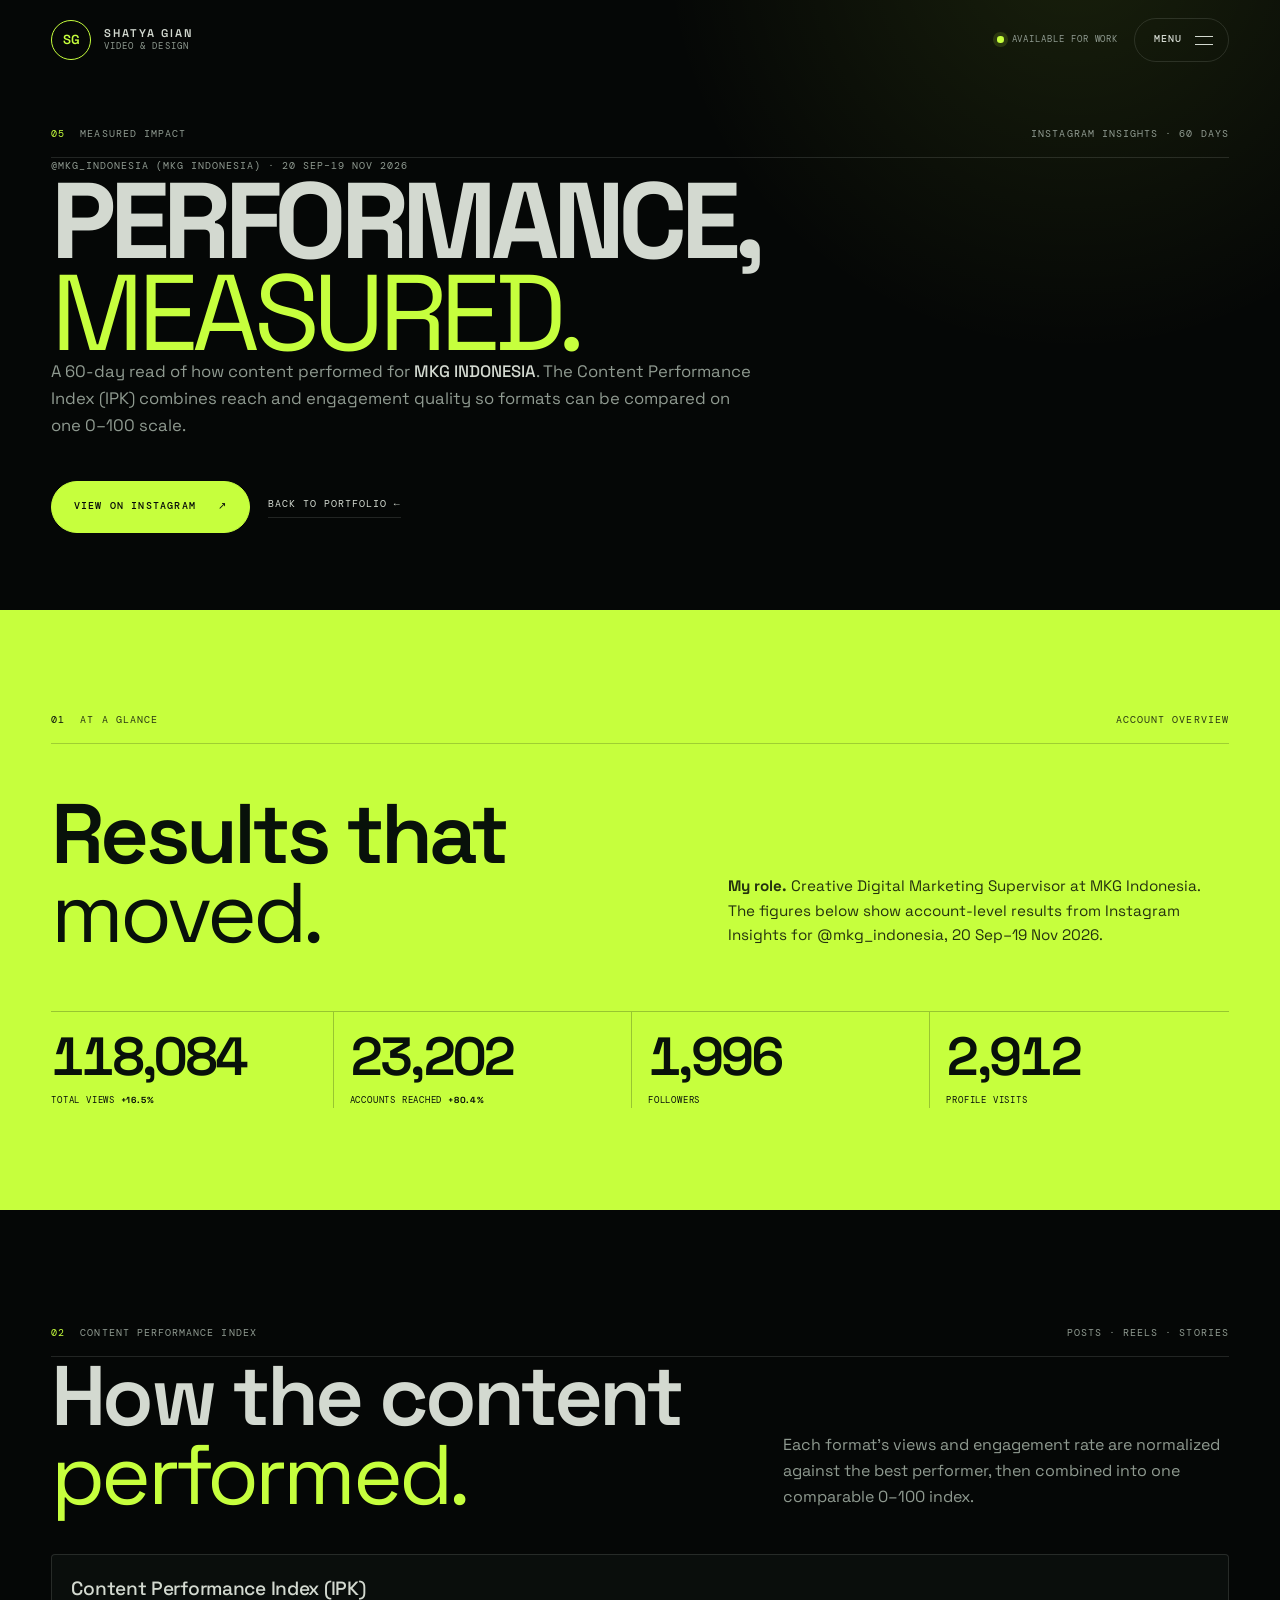
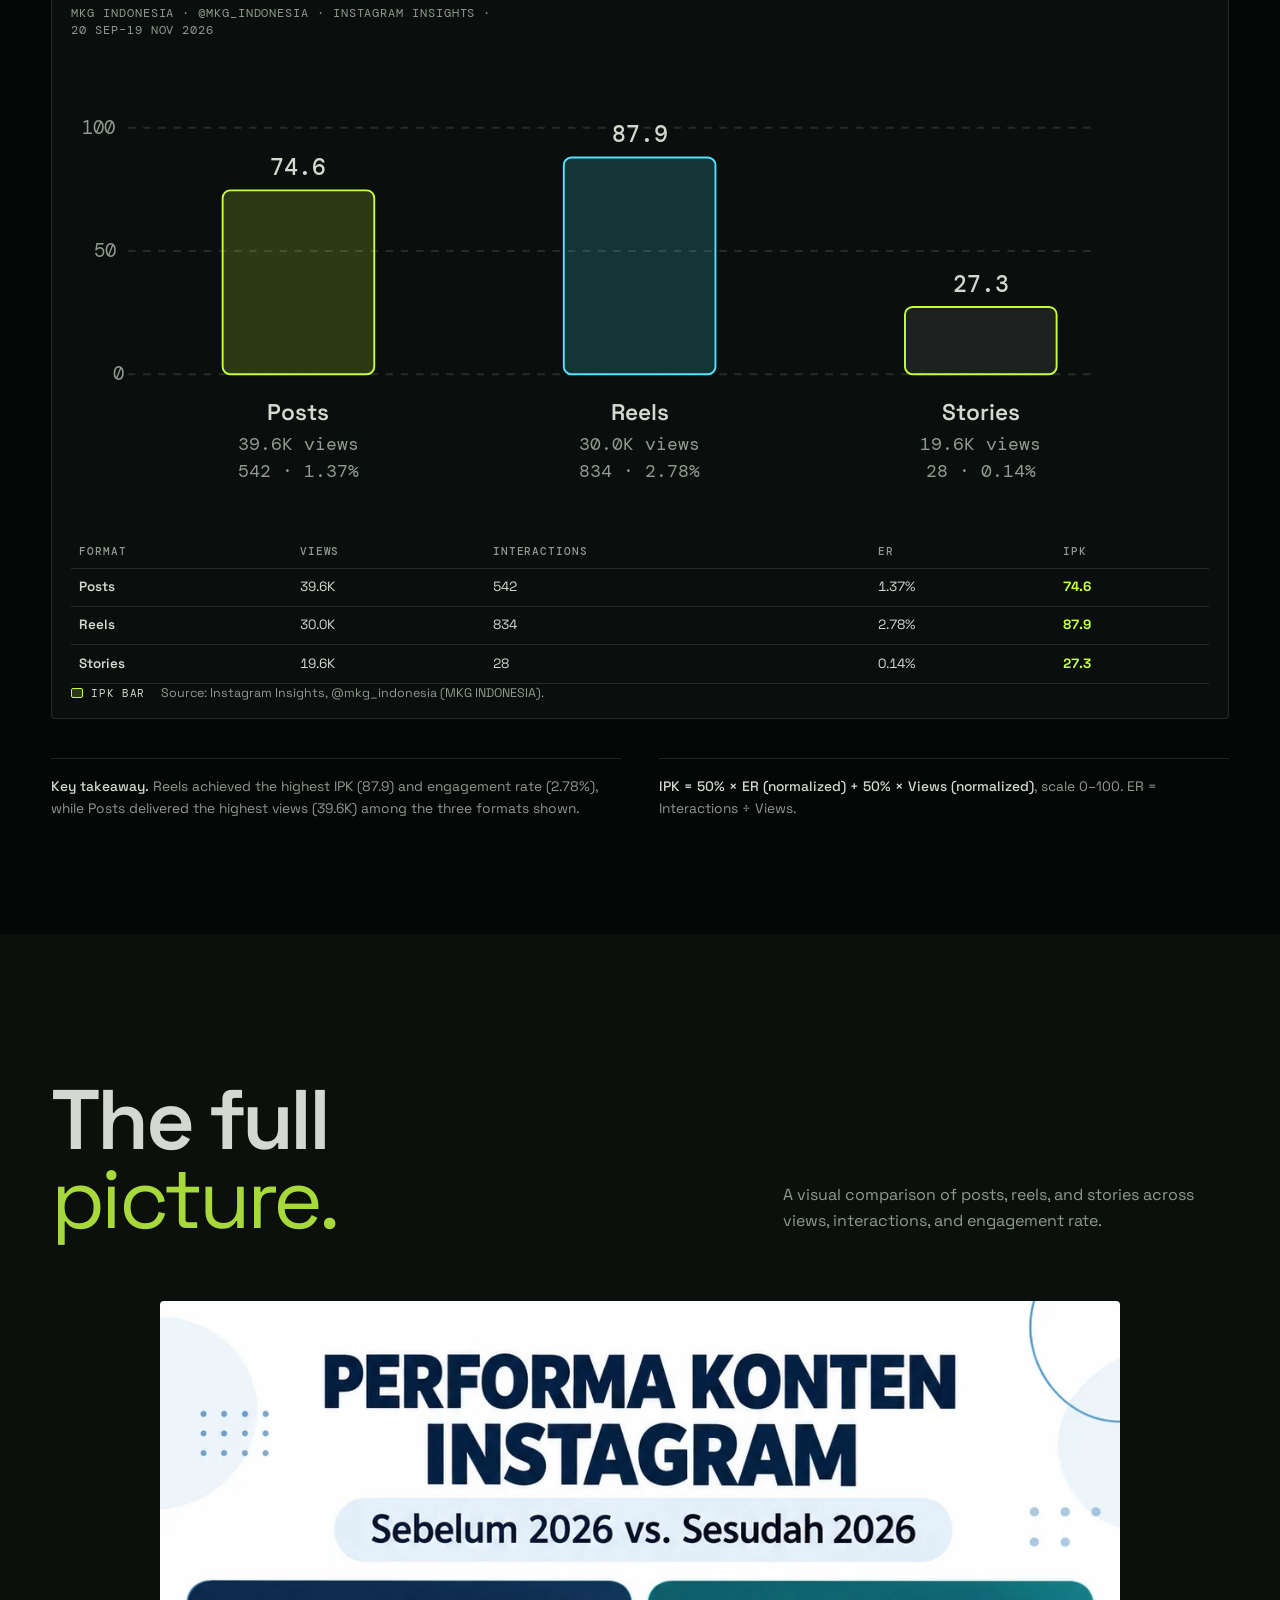
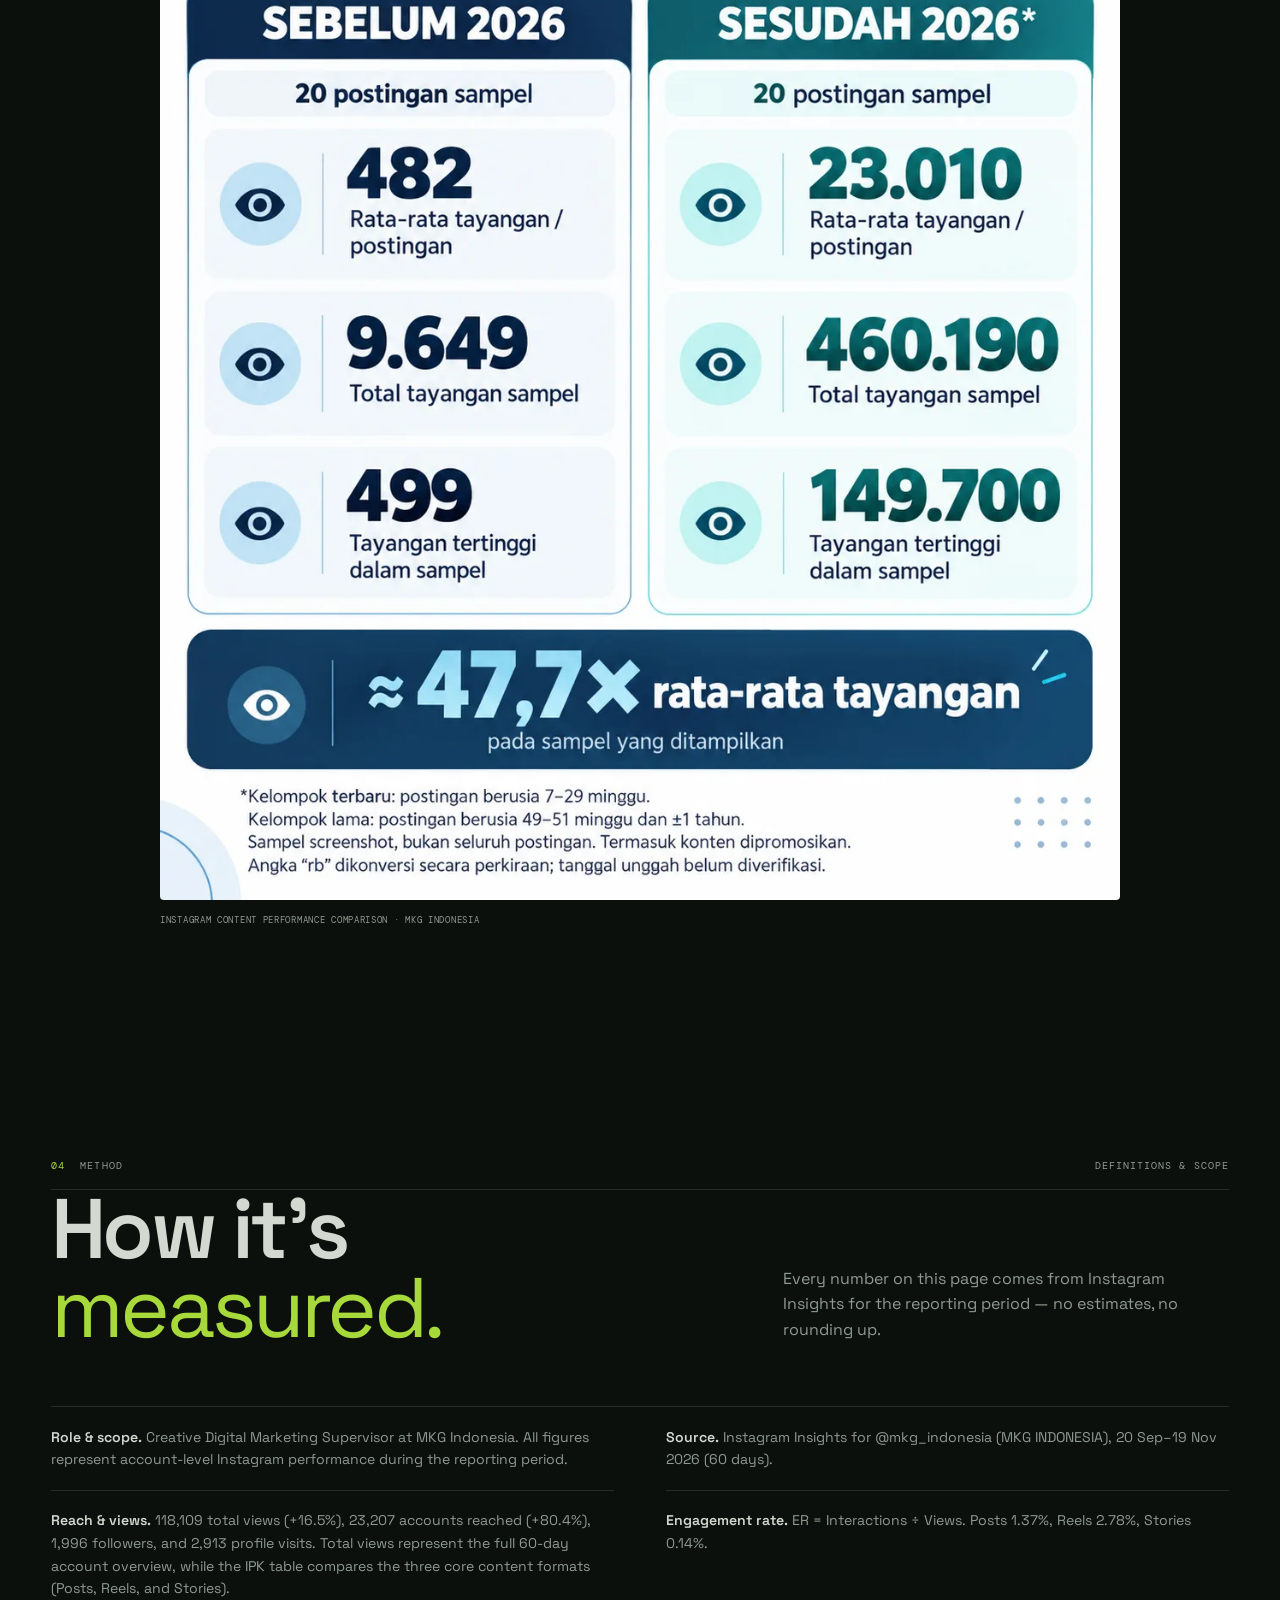
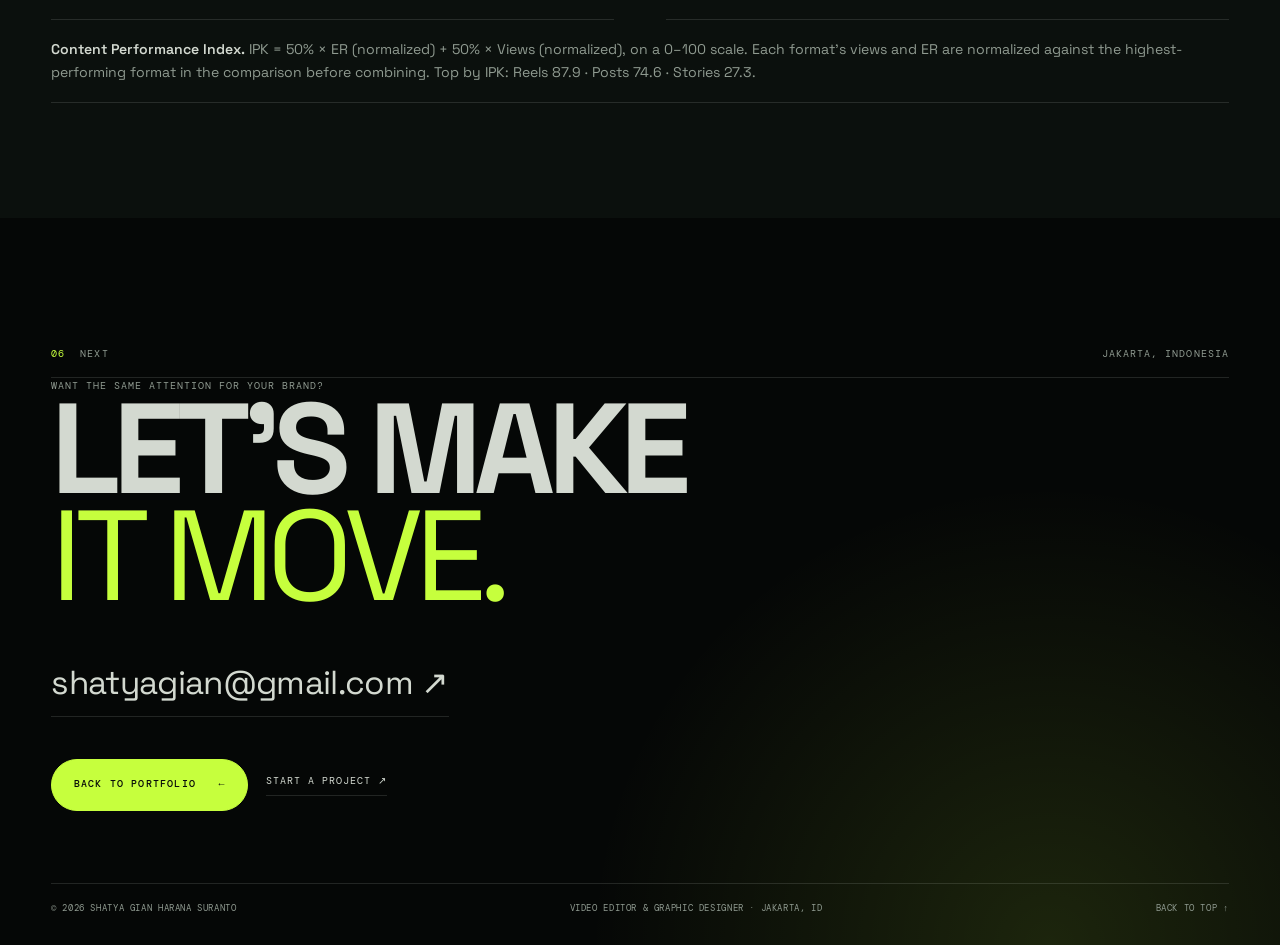
==== commit 39a6246d: "Restore teaser media styling and stop wrapper float" ====
--- a/performance.html
+++ b/performance.html
@@ -30,7 +30,7 @@
   <link rel="icon" href="data:image/svg+xml,%3Csvg xmlns='http://www.w3.org/2000/svg' viewBox='0 0 64 64'%3E%3Crect width='64' height='64' rx='12' fill='%23C6FF3D'/%3E%3Ctext x='32' y='44' text-anchor='middle' font-family='Arial,sans-serif' font-weight='700' font-size='32' fill='%23070B09'%3ESG%3C/text%3E%3C/svg%3E">
   <link rel="preload" href="assets/fonts/space-grotesk-latin.woff2" as="font" type="font/woff2" crossorigin>
   <link rel="preload" href="assets/fonts/dm-mono-400-latin.woff2" as="font" type="font/woff2" crossorigin>
-  <link rel="stylesheet" href="styles.css?v=24">
+  <link rel="stylesheet" href="styles.css?v=28">
   <script src="performance.js?v=2" defer></script>
 
   <script type="application/ld+json">
--- a/styles.css
+++ b/styles.css
@@ -4531,69 +4531,92 @@
   text-transform: uppercase;
 }
 
-.wf-about__reel {
-  position: relative;
-  display: block;
+.wf-about__reel-shell {
   width: min(70%, 60rem);
   margin: clamp(2.5rem, 6vw, 4.5rem) auto 0;
-  padding: 0.5rem;
+}
+
+.wf-teaser-stack {
+  --wf-teaser-w: clamp(18rem, 46vw, 46rem);
+  position: relative;
+}
+
+.wf-teaser-stack__stage {
+  position: relative;
+  height: calc(var(--wf-teaser-w) * 0.5625 + 1.2rem);
+  perspective: 1200px;
+}
+
+.wf-teaser-media {
+  position: absolute;
+  top: 0;
+  left: 50%;
+  width: var(--wf-teaser-w);
+  margin-left: calc(var(--wf-teaser-w) / -2);
+  aspect-ratio: 16 / 9;
+  padding: 0.4rem;
   border: 1px solid var(--wf-line);
   border-radius: 8px;
+  overflow: hidden;
   background: var(--wf-bg-2);
-  color: var(--wf-ink);
-  text-align: left;
   cursor: pointer;
-  transition: border-color 200ms ease;
-}
-
-.wf-about__reel:hover {
+  transform:
+    translate(var(--wf-tx, 0%), var(--wf-ty, 0%))
+    rotate(var(--wf-rot, 0deg))
+    scale(var(--wf-scale, 1));
+  opacity: var(--wf-card-opacity, 1);
+  z-index: var(--wf-media-z, 1);
+  box-shadow: 0 18px 42px -30px rgba(198, 255, 61, 0.35);
+  transition: transform 560ms var(--ease), opacity 560ms var(--ease), box-shadow 560ms var(--ease), border-color 200ms ease;
+}
+
+.wf-teaser-media:hover {
   border-color: var(--wf-accent);
 }
 
-.wf-about__reel-frame {
-  display: block;
-  overflow: hidden;
-  border-radius: 5px;
-  aspect-ratio: 16 / 9;
-  background: #000;
-}
-
-.wf-about__reel-frame img {
+.wf-teaser-media:not([data-active]) {
+  --wf-tx: 6%;
+  --wf-ty: -4%;
+  --wf-rot: 4deg;
+  --wf-scale: 0.94;
+  --wf-card-opacity: 0.82;
+  --wf-media-z: 1;
+}
+
+.wf-teaser-media[data-active] {
+  --wf-tx: 0%;
+  --wf-ty: 0%;
+  --wf-rot: 0deg;
+  --wf-scale: 1;
+  --wf-card-opacity: 1;
+  --wf-media-z: 2;
+  box-shadow: 0 24px 50px -30px rgba(198, 255, 61, 0.4);
+}
+
+.wf-teaser-media img {
   width: 100%;
   height: 100%;
   object-fit: cover;
   transition: transform 600ms var(--ease);
 }
 
-.wf-about__reel:hover .wf-about__reel-frame img {
-  transform: scale(1.03);
-}
-
-.wf-about__reel .wf-play {
+.wf-teaser-media:hover img {
+  transform: scale(1.02);
+}
+
+.wf-teaser-media .wf-play {
   position: absolute;
-  top: calc(50% - 0.8rem);
+  top: 50%;
   left: 50%;
-  width: clamp(3.2rem, 5vw, 4.2rem);
-  height: clamp(3.2rem, 5vw, 4.2rem);
   translate: -50% -50%;
 }
 
-.wf-about__reel .wf-play::before {
-  border-top-width: 0.5rem;
-  border-bottom-width: 0.5rem;
-  border-left-width: 0.82rem;
-}
-
-.wf-about__reel-meta {
-  display: flex;
-  justify-content: space-between;
-  gap: 0.5rem;
-  padding: 0.65rem 0.15rem 0.05rem;
-  font-family: var(--mono);
-  font-size: 0.53rem;
-  letter-spacing: 0.1em;
-  color: var(--wf-ink-2);
-  text-transform: uppercase;
+.wf-teaser-stack__bar {
+  display: flex;
+  align-items: center;
+  justify-content: center;
+  gap: 1rem;
+  margin-top: 1rem;
 }
 
 .wf-hero__bottom {
@@ -5730,8 +5753,12 @@
     width: clamp(5.5rem, 18vw, 8rem);
   }
 
-  .wf-about__reel {
+  .wf-about__reel-shell {
     width: 88%;
+  }
+
+  .wf-teaser-stack {
+    --wf-teaser-w: min(78vw, 34rem);
   }
 
   .wf-credentials__grid {
@@ -5789,9 +5816,13 @@
     font-size: 0.45rem;
   }
 
-  .wf-about__reel {
+  .wf-about__reel-shell {
     width: 100%;
     margin-top: 2.2rem;
+  }
+
+  .wf-teaser-stack {
+    --wf-teaser-w: min(86vw, 26rem);
   }
 
   .wf-hero__foot {
@@ -5905,11 +5936,15 @@
     animation: none;
   }
 
-  .wf-about__reel,
   .wf-shot img,
   .wf-video-card__media img,
   .wf-feature__media img,
   .wf-wide-card__media img {
+    transition: none;
+  }
+
+  .wf-teaser-media,
+  .wf-teaser-media img {
     transition: none;
   }
 
@@ -6180,14 +6215,6 @@
   transition: transform 280ms var(--ease), box-shadow 280ms var(--ease);
 }
 
-.wf-page .wf-about__reel[data-float] {
-  --wf-depth: 900px;
-  translate: 0px;
-  rotate: 0deg;
-  scale: 1;
-  box-shadow: 0 18px 42px -30px rgba(198, 255, 61, 0.35);
-}
-
 .wf-page .wf-hero__portrait[data-float] {
   --wf-spin: 3.2deg;
   --wf-depth: 900px;
@@ -6210,10 +6237,6 @@
   .wf-page [data-float]:hover {
     --wf-float-lift: -6px;
     box-shadow: 0 24px 48px -28px rgba(198, 255, 61, 0.45);
-  }
-
-  .wf-page .wf-about__reel[data-float]:hover {
-    --wf-float-lift: -4px;
   }
 
   .wf-page .wf-hero__portrait[data-float]:hover {
@@ -6233,29 +6256,9 @@
     }
   }
 
-  @keyframes wf-about-reel-float {
-    0%,
-    100% {
-      translate: 0 0;
-      rotate: -0.45deg;
-      scale: 1;
-    }
-    50% {
-      translate: 0 -16px;
-      rotate: 0.45deg;
-      scale: 1.01;
-    }
-  }
-
   .wf-page [data-float="idle"] {
     animation: wf-media-drift 6.5s ease-in-out infinite;
     will-change: transform;
-  }
-
-  .wf-page .wf-about__reel[data-float="idle"] {
-    animation: wf-about-reel-float 5.6s ease-in-out infinite;
-    animation-delay: -1.2s;
-    will-change: translate, rotate, scale;
   }
 
   .wf-page .wf-feature__media[data-float="idle"] {
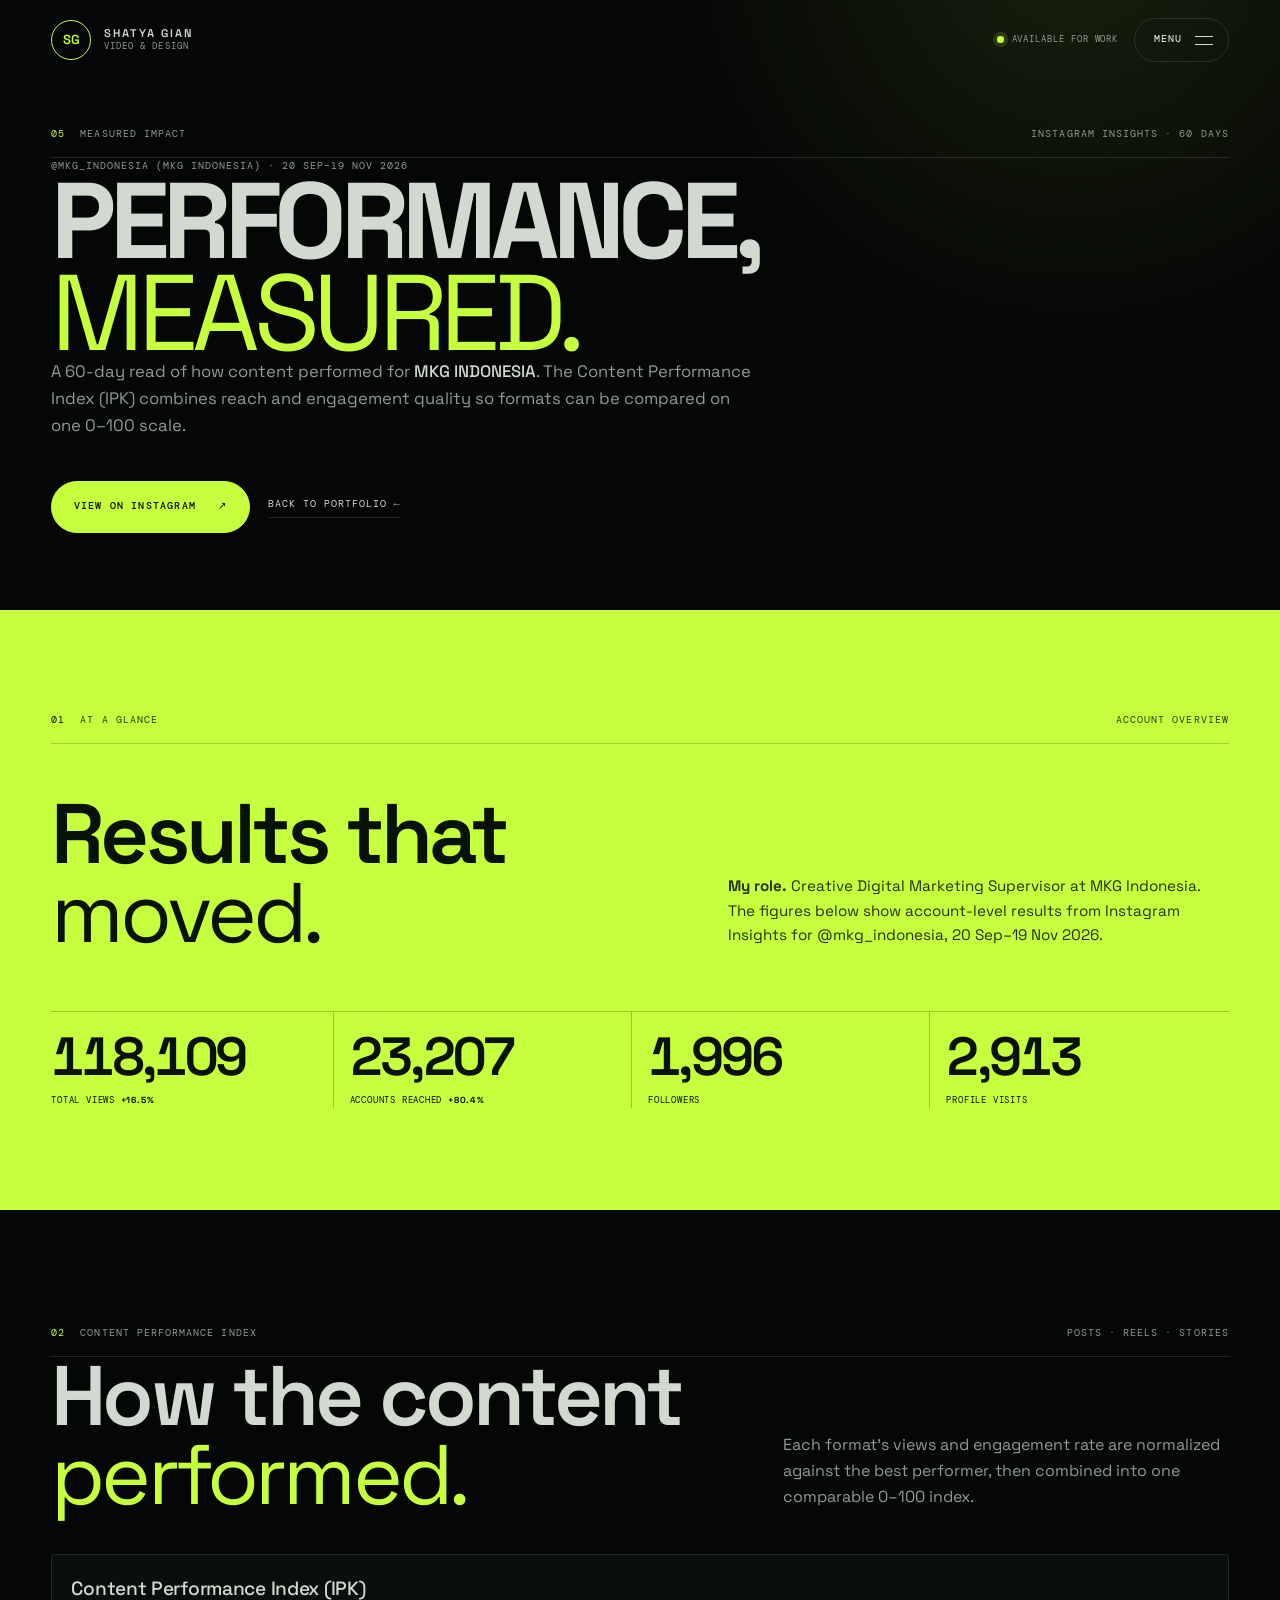
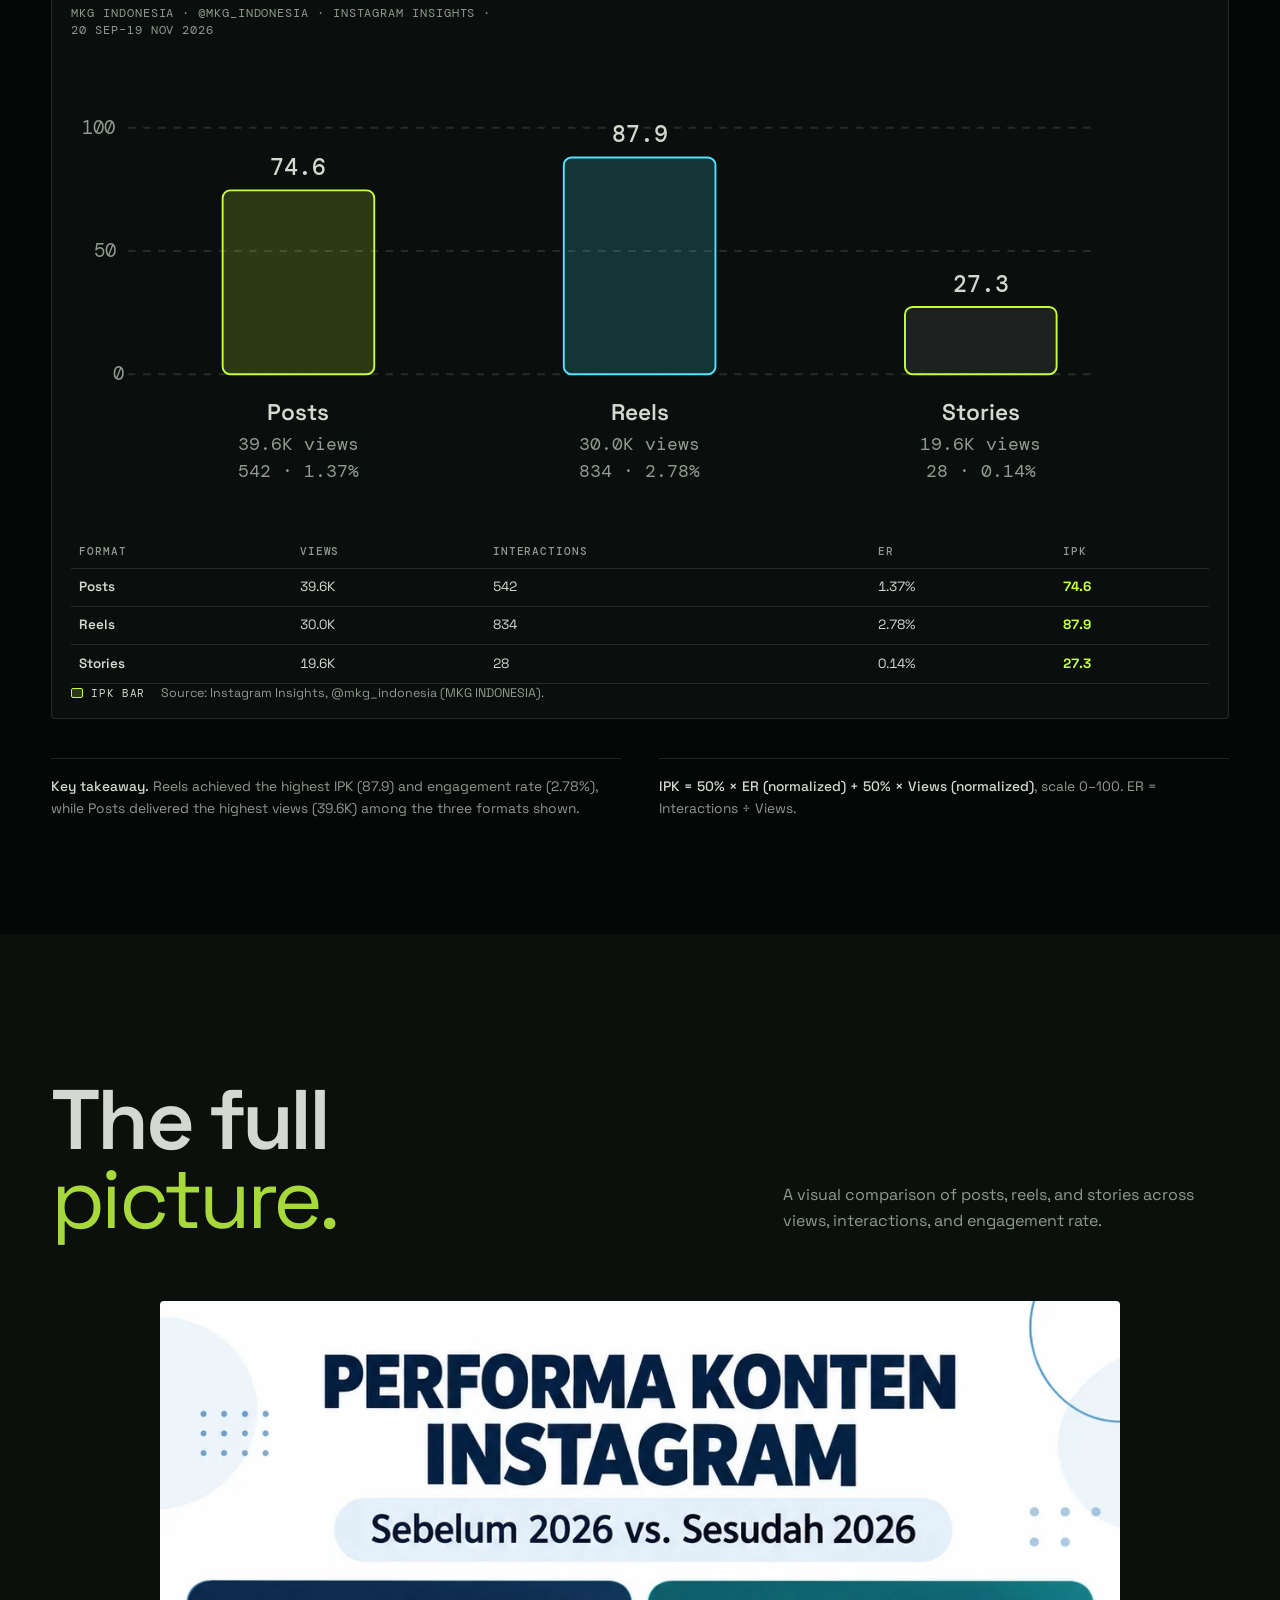
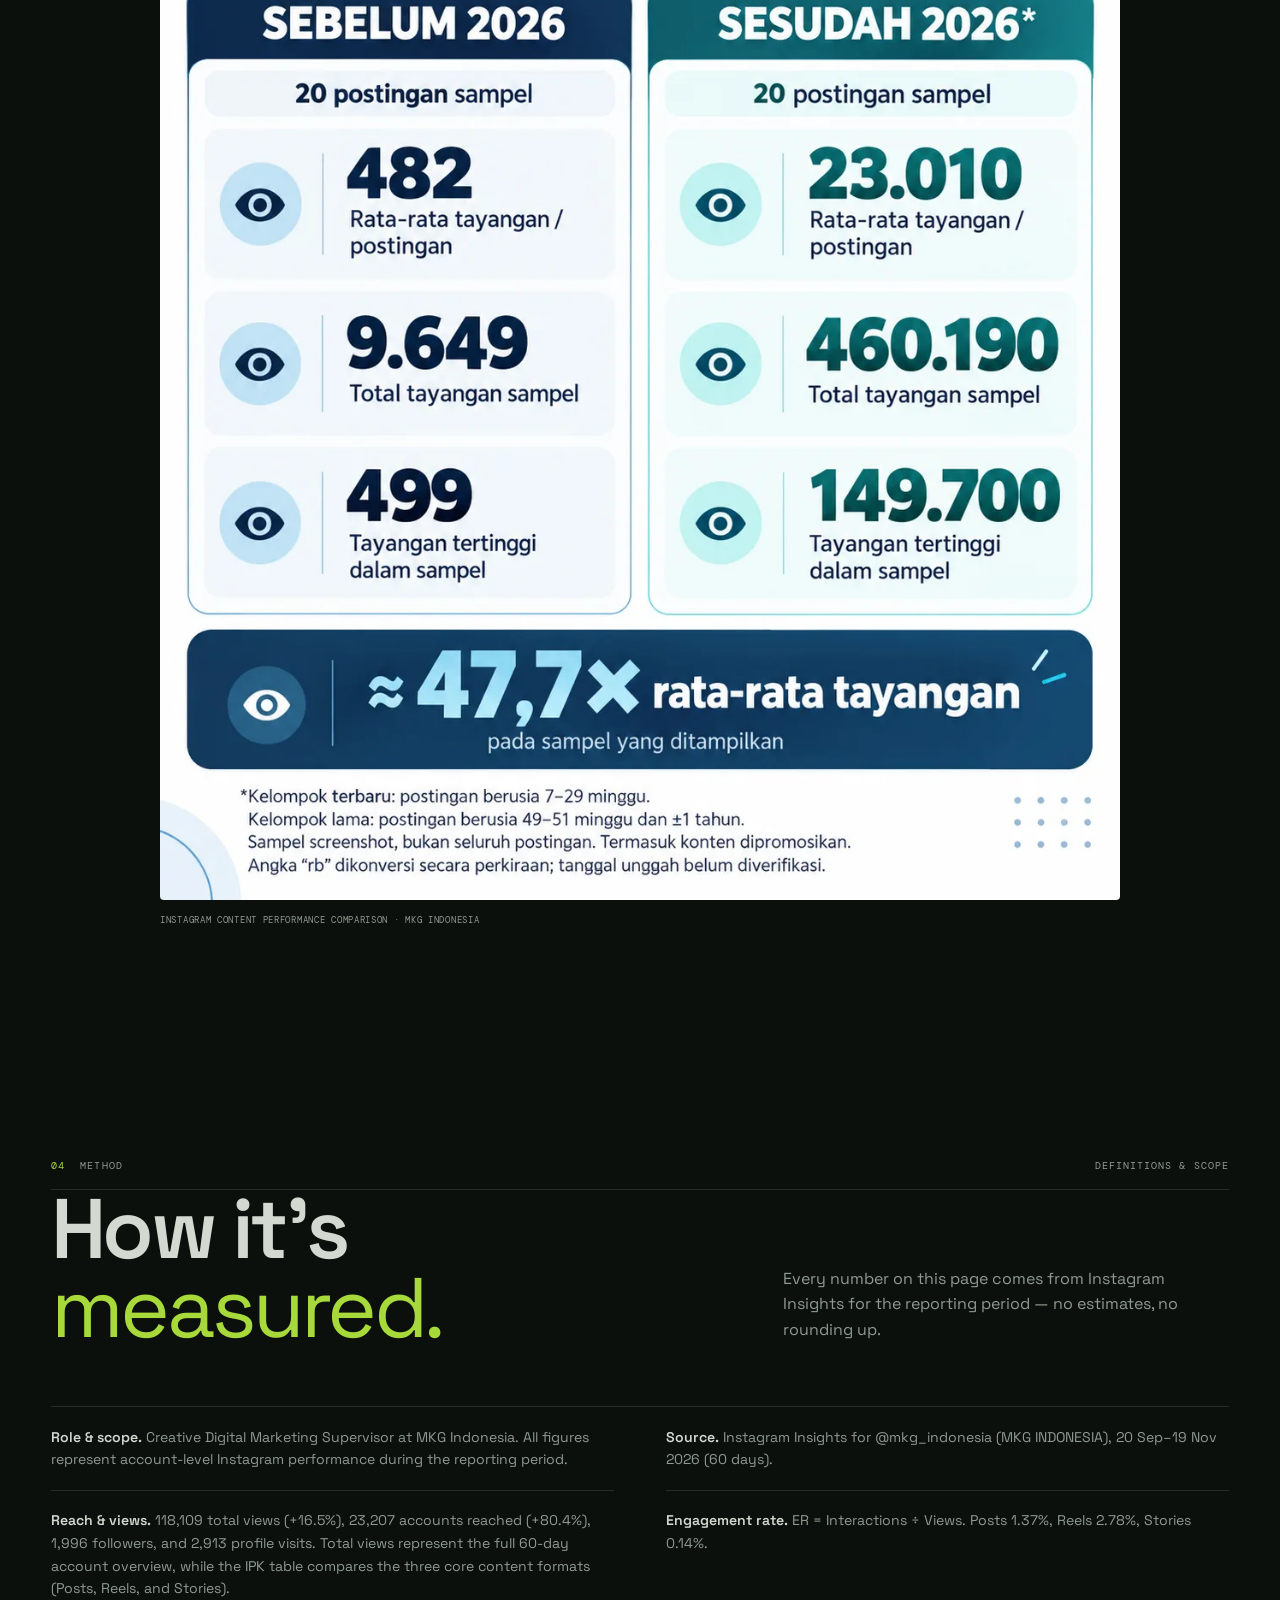
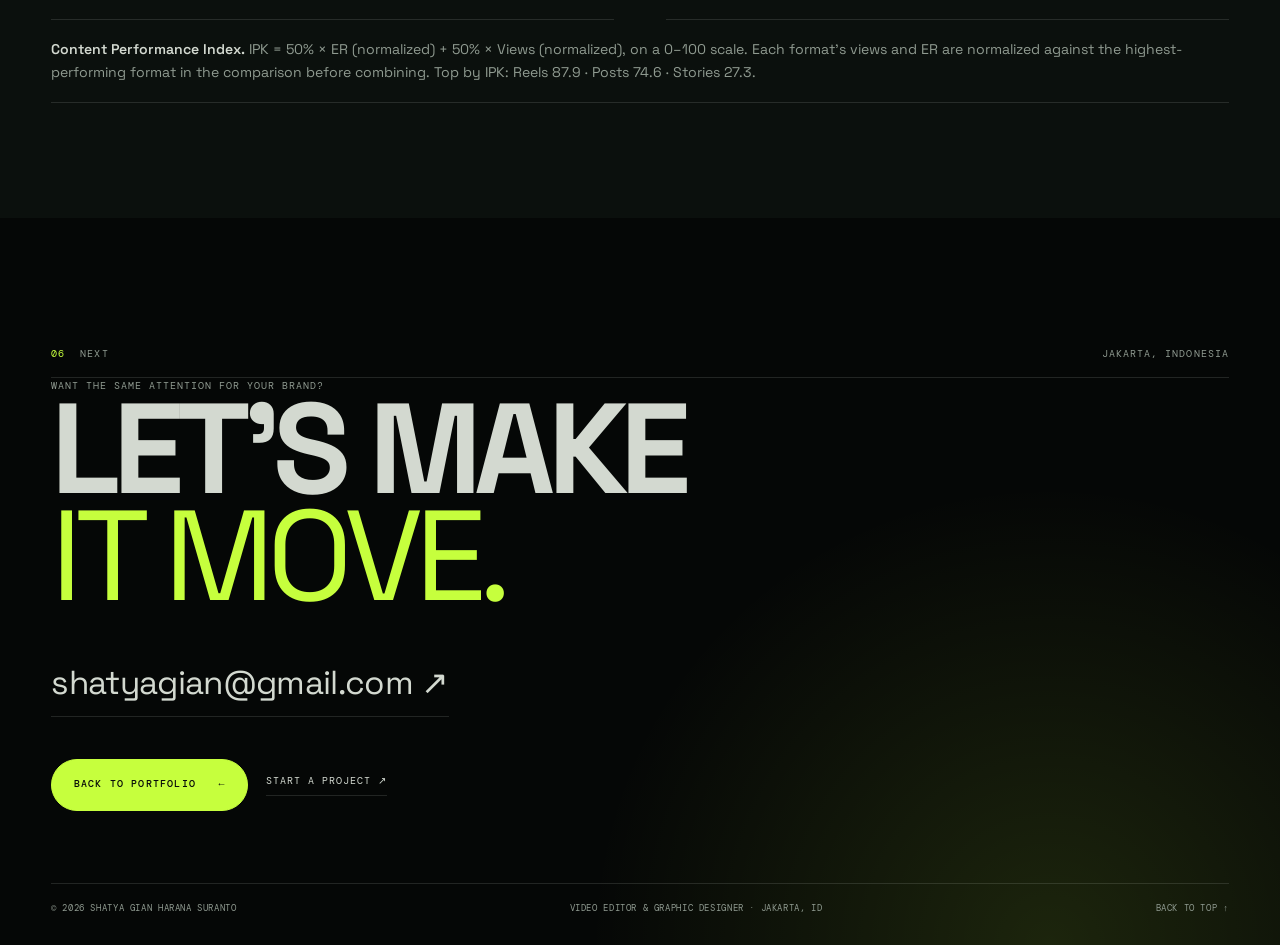
==== commit 2e871b63: "Enlarge About teaser media and use vertical-axis flip" ====
--- a/performance.html
+++ b/performance.html
@@ -30,7 +30,7 @@
   <link rel="icon" href="data:image/svg+xml,%3Csvg xmlns='http://www.w3.org/2000/svg' viewBox='0 0 64 64'%3E%3Crect width='64' height='64' rx='12' fill='%23C6FF3D'/%3E%3Ctext x='32' y='44' text-anchor='middle' font-family='Arial,sans-serif' font-weight='700' font-size='32' fill='%23070B09'%3ESG%3C/text%3E%3C/svg%3E">
   <link rel="preload" href="assets/fonts/space-grotesk-latin.woff2" as="font" type="font/woff2" crossorigin>
   <link rel="preload" href="assets/fonts/dm-mono-400-latin.woff2" as="font" type="font/woff2" crossorigin>
-  <link rel="stylesheet" href="styles.css?v=28">
+  <link rel="stylesheet" href="styles.css?v=29">
   <script src="performance.js?v=2" defer></script>
 
   <script type="application/ld+json">
--- a/styles.css
+++ b/styles.css
@@ -4532,19 +4532,20 @@
 }
 
 .wf-about__reel-shell {
-  width: min(70%, 60rem);
+  width: min(82%, 68rem);
   margin: clamp(2.5rem, 6vw, 4.5rem) auto 0;
 }
 
 .wf-teaser-stack {
-  --wf-teaser-w: clamp(18rem, 46vw, 46rem);
+  --wf-teaser-w: clamp(22rem, 58vw, 56rem);
   position: relative;
 }
 
 .wf-teaser-stack__stage {
   position: relative;
   height: calc(var(--wf-teaser-w) * 0.5625 + 1.2rem);
-  perspective: 1200px;
+  perspective: 1400px;
+  perspective-origin: 50% 50%;
 }
 
 .wf-teaser-media {
@@ -4562,12 +4563,13 @@
   cursor: pointer;
   transform:
     translate(var(--wf-tx, 0%), var(--wf-ty, 0%))
-    rotate(var(--wf-rot, 0deg))
+    rotateY(var(--wf-flip, 0deg))
     scale(var(--wf-scale, 1));
-  opacity: var(--wf-card-opacity, 1);
+  opacity: 1;
   z-index: var(--wf-media-z, 1);
   box-shadow: 0 18px 42px -30px rgba(198, 255, 61, 0.35);
-  transition: transform 560ms var(--ease), opacity 560ms var(--ease), box-shadow 560ms var(--ease), border-color 200ms ease;
+  transform-style: preserve-3d;
+  transition: transform 560ms var(--ease), box-shadow 560ms var(--ease), border-color 200ms ease;
 }
 
 .wf-teaser-media:hover {
@@ -4575,20 +4577,18 @@
 }
 
 .wf-teaser-media:not([data-active]) {
-  --wf-tx: 6%;
-  --wf-ty: -4%;
-  --wf-rot: 4deg;
+  --wf-tx: 8%;
+  --wf-ty: 0%;
+  --wf-flip: 16deg;
   --wf-scale: 0.94;
-  --wf-card-opacity: 0.82;
   --wf-media-z: 1;
 }
 
 .wf-teaser-media[data-active] {
   --wf-tx: 0%;
   --wf-ty: 0%;
-  --wf-rot: 0deg;
+  --wf-flip: 0deg;
   --wf-scale: 1;
-  --wf-card-opacity: 1;
   --wf-media-z: 2;
   box-shadow: 0 24px 50px -30px rgba(198, 255, 61, 0.4);
 }
@@ -5758,7 +5758,7 @@
   }
 
   .wf-teaser-stack {
-    --wf-teaser-w: min(78vw, 34rem);
+    --wf-teaser-w: min(88vw, 42rem);
   }
 
   .wf-credentials__grid {
@@ -5822,7 +5822,7 @@
   }
 
   .wf-teaser-stack {
-    --wf-teaser-w: min(86vw, 26rem);
+    --wf-teaser-w: min(94vw, 32rem);
   }
 
   .wf-hero__foot {
